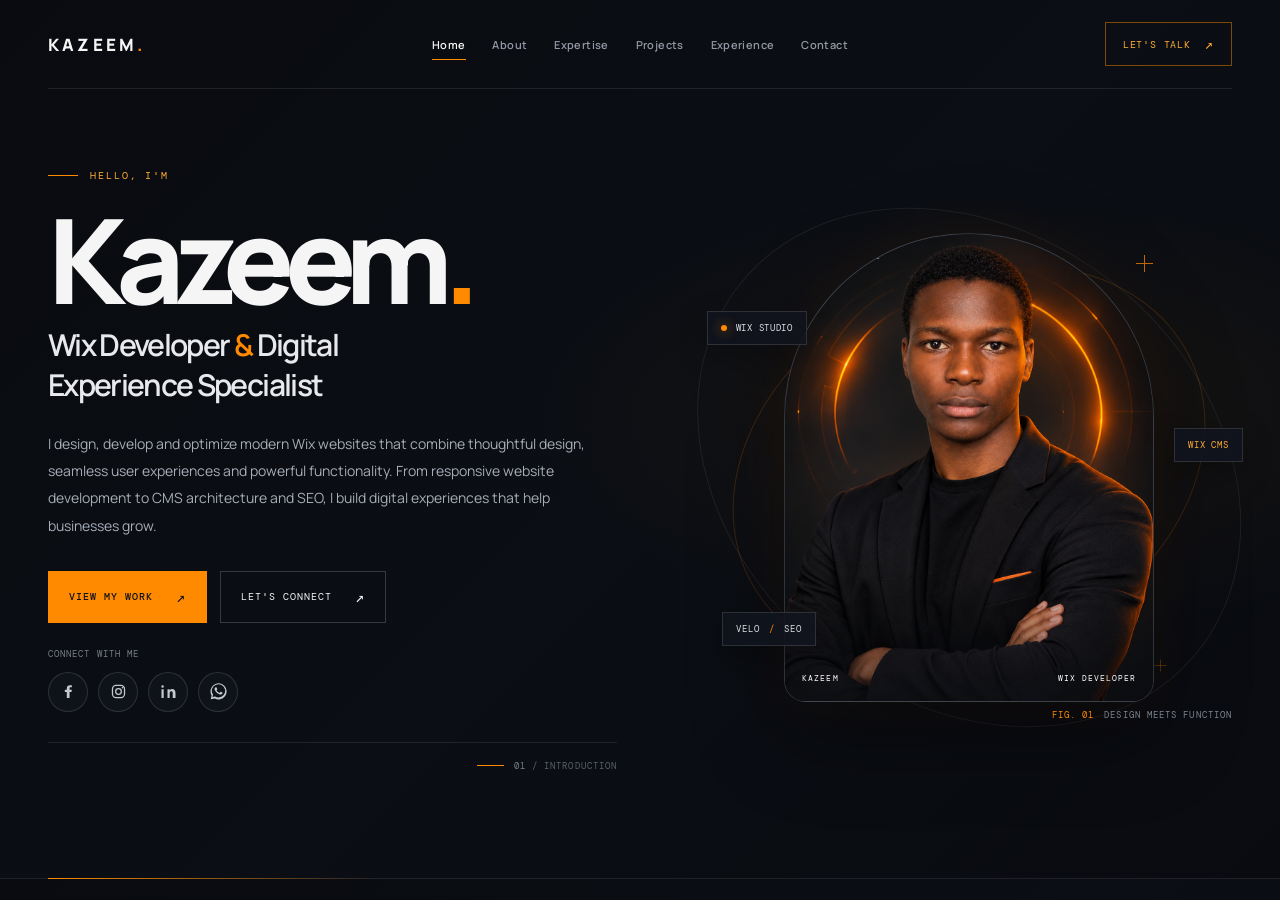
==== index.html @ 63909ff8 "Build recruiter-focused About page" ====
<!doctype html>
<html lang="en">
  <head>
    <meta charset="UTF-8" />
    <meta name="viewport" content="width=device-width, initial-scale=1" />
    <meta name="theme-color" content="#090b10" />
    <meta name="description" content="Kazeem — Wix Developer & Digital Experience Specialist. Thoughtful Wix development, CMS architecture and search-friendly digital experiences." />
    <title>Kazeem — Wix Developer & Digital Experience Specialist</title>
    <link rel="preconnect" href="https://fonts.googleapis.com" />
    <link rel="preconnect" href="https://fonts.gstatic.com" crossorigin />
    <link href="https://fonts.googleapis.com/css2?family=DM+Mono:wght@400;500&family=Manrope:wght@400;500;600;700;800&display=swap" rel="stylesheet" />
    <link rel="stylesheet" href="./styles.css" />
    <script src="./script.js" defer></script>
  </head>
  <body>
    <a class="skip-link" href="#main">Skip to content</a>
    <header class="site-header">
      <div class="header-inner">
        <a class="wordmark" href="#home" aria-label="Kazeem, home">KAZEEM<span>.</span></a>
        <button class="menu-toggle" type="button" aria-label="Open navigation" aria-expanded="false" aria-controls="primary-navigation">
          <span></span><span></span>
        </button>
        <nav class="primary-navigation" id="primary-navigation" aria-label="Main navigation">
          <a class="nav-link is-active" href="#home" aria-current="page">Home</a>
          <a class="nav-link" href="about.html">About</a>
          <a class="nav-link" href="#expertise">Expertise</a>
          <a class="nav-link" href="#projects">Projects</a>
          <a class="nav-link" href="#experience">Experience</a>
          <a class="nav-link" href="#contact">Contact</a>
        </nav>
        <a class="header-cta" href="#contact">LET'S TALK <span aria-hidden="true">↗</span></a>
      </div>
    </header>

    <main id="main">
      <section class="hero" id="home" aria-labelledby="hero-title">
        <div class="hero-grid">
          <div class="hero-copy">
            <p class="eyebrow"><span class="eyebrow-line"></span> HELLO, I'M</p>
            <h1 id="hero-title">Kazeem<span class="name-period">.</span></h1>
            <p class="hero-role">Wix Developer <span>&</span> Digital<br class="desktop-break" /> Experience Specialist</p>
            <p class="hero-description">I design, develop and optimize modern Wix websites that combine thoughtful design, seamless user experiences and powerful functionality. From responsive website development to CMS architecture and SEO, I build digital experiences that help businesses grow.</p>

            <div class="hero-actions">
              <a class="button button-primary" href="#projects">VIEW MY WORK <span aria-hidden="true">↗</span></a>
              <a class="button button-secondary" href="#contact">LET'S CONNECT <span aria-hidden="true">↗</span></a>
            </div>

            <div class="hero-social" aria-label="Social media links">
              <span class="meta-label">CONNECT WITH ME</span>
              <div class="social-links">
                <a class="social-icon" data-social="facebook" aria-label="Kazeem on Facebook" aria-disabled="true" tabindex="-1" title="Facebook">
                  <svg viewBox="0 0 24 24" aria-hidden="true"><path d="M13.5 21v-8.2h2.8l.4-3.2h-3.2V7.5c0-.9.3-1.6 1.6-1.6h1.7V3.1c-.3 0-1.4-.1-2.7-.1-2.7 0-4.5 1.6-4.5 4.6v2H6.8v3.2h2.8V21h3.9Z" fill="currentColor"/></svg>
                </a>
                <a class="social-icon" data-social="instagram" aria-label="Kazeem on Instagram" aria-disabled="true" tabindex="-1" title="Instagram">
                  <svg viewBox="0 0 24 24" aria-hidden="true"><rect x="3.5" y="3.5" width="17" height="17" rx="5" fill="none" stroke="currentColor" stroke-width="1.8"/><circle cx="12" cy="12" r="4" fill="none" stroke="currentColor" stroke-width="1.8"/><circle cx="17.7" cy="6.6" r="1.15" fill="currentColor"/></svg>
                </a>
                <a class="social-icon" data-social="linkedin" aria-label="Kazeem on LinkedIn" aria-disabled="true" tabindex="-1" title="LinkedIn">
                  <svg viewBox="0 0 24 24" aria-hidden="true"><path d="M5.2 8.7H2.1V21h3.1V8.7ZM3.65 3a1.8 1.8 0 1 0 0 3.6 1.8 1.8 0 0 0 0-3.6ZM21.9 13.95c0-3.7-1.98-5.42-4.62-5.42a4 4 0 0 0-3.6 1.98V8.7h-3.1V21h3.1v-6.1c0-1.61.3-3.17 2.3-3.17 1.97 0 1.99 1.84 1.99 3.27V21H21.9v-7.05Z" fill="currentColor"/></svg>
                </a>
                <a class="social-icon" data-social="whatsapp" aria-label="Chat with Kazeem on WhatsApp" target="_blank" rel="noopener noreferrer">
                  <svg viewBox="0 0 24 24" aria-hidden="true"><path d="M20.2 3.8A11.4 11.4 0 0 0 2.25 17.55L1 23l5.58-1.22A11.4 11.4 0 0 0 20.2 3.8ZM12 20.4c-1.7 0-3.36-.45-4.8-1.3l-.35-.2-3.3.72.74-3.22-.22-.36A9.38 9.38 0 1 1 12 20.4Zm5.15-7.02c-.28-.14-1.65-.82-1.9-.91-.26-.1-.44-.14-.62.14-.19.28-.72.91-.88 1.1-.16.18-.32.2-.6.07-.28-.14-1.18-.44-2.25-1.39-.83-.74-1.4-1.65-1.56-1.93-.16-.28-.02-.43.12-.57.13-.12.28-.32.42-.48.14-.16.19-.28.28-.46.1-.18.05-.35-.02-.49-.07-.14-.62-1.5-.85-2.05-.22-.53-.45-.46-.62-.47h-.53c-.18 0-.48.07-.73.35-.25.28-.96.94-.96 2.3s.99 2.66 1.13 2.84c.14.19 1.94 2.96 4.7 4.15.66.28 1.17.45 1.57.58.66.21 1.26.18 1.74.11.53-.08 1.65-.68 1.88-1.34.23-.66.23-1.22.16-1.34-.07-.12-.25-.19-.53-.33Z" fill="currentColor"/></svg>
                </a>
              </div>
            </div>
            <div class="hero-meta">
              <div class="hero-index" aria-label="Introduction, section 01">
                <span class="index-line"></span>
                <span>01 <span class="index-muted">/ INTRODUCTION</span></span>
              </div>
            </div>
          </div>

          <div class="hero-visual" aria-label="Portrait and technology toolkit">
            <div class="visual-orbit orbit-one"></div>
            <div class="visual-orbit orbit-two"></div>
            <div class="visual-crosshair crosshair-top" aria-hidden="true"></div>
            <div class="visual-crosshair crosshair-bottom" aria-hidden="true"></div>
            <div class="portrait-frame">
              <div class="portrait-topline"><span>PROFILE / 001</span><span class="live-dot"></span></div>
              <picture class="portrait-picture">
                <source media="(max-width: 620px)" srcset="./mobile%20profile-headshot" type="image/png" />
                <img class="portrait" src="./profile_headshot.png" alt="Portrait of Kazeem, Wix Developer and Digital Experience Specialist" fetchpriority="high" decoding="async" />
              </picture>
              <div class="portrait-bottomline"><span>KAZEEM</span><span>WIX DEVELOPER</span></div>
            </div>
            <div class="tech-tag tag-wix"><span class="tag-dot"></span> WIX STUDIO</div>
            <div class="tech-tag tag-cms">WIX CMS</div>
            <div class="tech-tag tag-velo">VELO <span class="tag-slash">/</span> SEO</div>
            <p class="visual-caption"><span>FIG. 01</span> DESIGN MEETS FUNCTION</p>
          </div>
        </div>
        <div class="hero-bottom-rule" aria-hidden="true"><span></span></div>
      </section>

      <!-- Reserved anchor targets keep the navigation ready for the next build stages.
           Replace these zero-height targets with the real sections when they are implemented. -->
      <span class="future-anchor" id="about" aria-hidden="true"></span>
      <span class="future-anchor" id="expertise" aria-hidden="true"></span>
      <span class="future-anchor" id="projects" aria-hidden="true"></span>
      <span class="future-anchor" id="experience" aria-hidden="true"></span>
      <span class="future-anchor" id="contact" aria-hidden="true"></span>
    </main>
  </body>
</html>
---- styles.css ----
:root {
  color-scheme: dark;
  --bg: #090b10;
  --bg-soft: #11151d;
  --panel: #171d27;
  --orange: #ff8a00;
  --orange-light: #ffac36;
  --gold: #dda04a;
  --text: #f5f5f5;
  --muted: #a7adb7;
  --border: rgba(255,255,255,.09);
  --font-sans: "Manrope", "Segoe UI", sans-serif;
  --font-mono: "DM Mono", ui-monospace, monospace;
}
* { box-sizing: border-box; }
html { scroll-behavior: smooth; scroll-padding-top: 92px; }
body {
  margin: 0;
  min-width: 320px;
  background:
    radial-gradient(ellipse at 79% 47%, rgba(255,138,0,.055), transparent 34%),
    linear-gradient(135deg, #090b10 0%, #0b0e14 52%, #090b10 100%);
  color: var(--text);
  font-family: var(--font-sans);
  -webkit-font-smoothing: antialiased;
  text-rendering: optimizeLegibility;
}
body::before {
  position: fixed;
  inset: 0;
  z-index: -1;
  pointer-events: none;
  content: "";
  opacity: .15;
  background-image: linear-gradient(rgba(255,255,255,.025) 1px, transparent 1px), linear-gradient(90deg, rgba(255,255,255,.025) 1px, transparent 1px);
  background-size: 72px 72px;
  mask-image: linear-gradient(to bottom, black, transparent 82%);
}
a { color: inherit; text-decoration: none; }
button, a { -webkit-tap-highlight-color: transparent; }
a:focus-visible, button:focus-visible { outline: 2px solid var(--orange-light); outline-offset: 5px; }
.skip-link {
  position: fixed; top: 12px; left: 12px; z-index: 100;
  padding: 12px 16px; background: var(--orange); color: #111;
  transform: translateY(-160%); transition: transform .2s ease;
}
.skip-link:focus { transform: translateY(0); }
.site-header {
  position: relative; z-index: 20; width: min(1240px, calc(100% - 96px));
  margin: 0 auto; border-bottom: 1px solid var(--border);
}
.header-inner {
  min-height: 88px; display: grid; grid-template-columns: 1fr auto 1fr;
  align-items: center; gap: 30px;
}
.wordmark { width: fit-content; font-size: 17px; font-weight: 800; letter-spacing: .19em; }
.wordmark span, .name-period { color: var(--orange); }
.primary-navigation { display: flex; align-items: center; gap: clamp(18px, 2.1vw, 34px); }
.nav-link { position: relative; padding: 10px 0; color: #9299a4; font-size: 11px; font-weight: 600; letter-spacing: .035em; transition: color .2s ease; }
.nav-link::after { position: absolute; right: 0; bottom: 2px; left: 0; height: 1px; content: ""; background: var(--orange); transform: scaleX(0); transform-origin: left; transition: transform .2s ease; }
.nav-link:hover, .nav-link.is-active { color: var(--text); }
.nav-link:hover::after, .nav-link.is-active::after { transform: scaleX(1); }
.header-cta { justify-self: end; display: inline-flex; align-items: center; gap: 14px; padding: 12px 17px; border: 1px solid rgba(255,138,0,.48); color: var(--orange-light); font-family: var(--font-mono); font-size: 10px; letter-spacing: .08em; transition: background .2s ease, color .2s ease, border-color .2s ease; }
.header-cta:hover { background: var(--orange); border-color: var(--orange); color: #101114; }
.header-cta span { font-size: 14px; }
.menu-toggle { display: none; }
.hero { position: relative; min-height: min(790px, calc(100svh - 89px)); overflow: hidden; }
.hero-grid {
  width: min(1240px, calc(100% - 96px)); min-height: min(730px, calc(100svh - 89px));
  margin: 0 auto; display: grid; grid-template-columns: minmax(0, 1.04fr) minmax(390px, .96fr);
  align-items: center; gap: clamp(40px, 7vw, 108px); padding: 62px 0 76px;
}
.hero-copy { position: relative; z-index: 2; max-width: 620px; padding: 18px 0 12px; animation: rise-in .75s cubic-bezier(.2,.75,.25,1) both; }
.eyebrow { display: flex; align-items: center; gap: 12px; margin: 0 0 23px; color: var(--orange-light); font-family: var(--font-mono); font-size: 10px; letter-spacing: .19em; }
.eyebrow-line { width: 30px; height: 1px; background: var(--orange); }
h1 { margin: 0 0 13px; font-size: clamp(76px, 9.2vw, 126px); font-weight: 800; line-height: .91; letter-spacing: -.085em; }
.hero-role { margin: 0; color: #e7e9ec; font-size: clamp(22px, 2.35vw, 31px); font-weight: 600; line-height: 1.34; letter-spacing: -.055em; }
.hero-role span { color: var(--orange); }
.hero-description { max-width: 550px; margin: 24px 0 0; color: var(--muted); font-size: 14px; line-height: 1.95; font-weight: 400; }
.hero-actions { display: flex; flex-wrap: wrap; align-items: center; gap: 13px; margin-top: 32px; }
.button { min-height: 52px; display: inline-flex; align-items: center; justify-content: center; gap: 23px; padding: 0 20px; font-family: var(--font-mono); font-size: 10px; letter-spacing: .1em; transition: transform .2s ease, background .2s ease, border-color .2s ease, color .2s ease; }
.button:hover { transform: translateY(-3px); }
.button span { font-size: 15px; }
.button-primary { background: var(--orange); color: #111318; border: 1px solid var(--orange); font-weight: 500; }
.button-primary:hover { background: var(--orange-light); border-color: var(--orange-light); }
.button-secondary { border: 1px solid rgba(255,255,255,.18); color: var(--text); }
.button-secondary:hover { border-color: var(--orange); color: var(--orange-light); }
.hero-social { display: flex; flex-direction: column; align-items: flex-start; gap: 12px; margin-top: 25px; }
.hero-social .meta-label { color: #777f8b; font-family: var(--font-mono); font-size: 9px; letter-spacing: .12em; }
.social-links { display: flex; align-items: center; gap: 10px; flex-wrap: wrap; }
.social-icon { width: 40px; height: 40px; display: inline-flex; flex: 0 0 40px; align-items: center; justify-content: center; border: 1px solid rgba(255,255,255,.13); border-radius: 50%; background: rgba(17,21,29,.72); color: #c4c9d1; transition: color .2s ease, background .2s ease, border-color .2s ease, transform .2s ease, box-shadow .2s ease; }
.social-icon svg { display: block; width: 17px; height: 17px; }
.social-icon[href]:hover { transform: translateY(-3px); border-color: rgba(255,138,0,.8); background: rgba(255,138,0,.14); color: var(--orange-light); box-shadow: 0 7px 22px rgba(255,138,0,.12); }
.social-icon:focus-visible { outline: 2px solid var(--orange-light); outline-offset: 4px; }
.social-icon[aria-disabled="true"] { cursor: not-allowed; opacity: .42; }
.social-icon-github svg { width: 16px; height: 16px; }
.hero-meta { display: flex; align-items: end; justify-content: flex-end; gap: 20px; margin-top: 30px; padding-top: 17px; border-top: 1px solid var(--border); }
.meta-label, .hero-index, .visual-caption { color: #777f8b; font-family: var(--font-mono); font-size: 9px; letter-spacing: .12em; }
.hero-index { display: flex; align-items: center; gap: 10px; }
.index-line { width: 27px; height: 1px; background: var(--orange); }
.index-muted { color: #59616d; }
.hero-visual { position: relative; width: 100%; max-width: 530px; justify-self: end; aspect-ratio: .94; display: grid; place-items: center; isolation: isolate; animation: reveal-in .9s .12s ease both; }
.hero-visual::before { position: absolute; z-index: -2; width: 76%; aspect-ratio: 1; border-radius: 50%; content: ""; background: radial-gradient(circle, rgba(255,138,0,.16), rgba(255,138,0,.035) 43%, transparent 70%); filter: blur(18px); }
.visual-orbit { position: absolute; z-index: -1; border: 1px solid rgba(255,138,0,.19); border-radius: 50%; transform: rotate(-27deg); pointer-events: none; }
.orbit-one { width: 94%; height: 68%; }
.orbit-two { width: 112%; height: 84%; border-color: rgba(255,255,255,.075); transform: rotate(39deg); }
.portrait-frame { position: relative; width: min(76%, 370px); height: 84%; overflow: hidden; border: 1px solid rgba(255,255,255,.13); border-radius: 190px 190px 22px 22px; background: linear-gradient(155deg, #252b35, #11151d 68%); box-shadow: 0 28px 90px rgba(0,0,0,.48), 0 0 58px rgba(255,138,0,.08); }
.portrait-frame::after { position: absolute; inset: 0; content: ""; pointer-events: none; background: linear-gradient(180deg, rgba(9,11,16,.1) 0%, transparent 24%, transparent 72%, rgba(9,11,16,.65) 100%); }
.portrait { display: block; width: 100%; height: 100%; object-fit: cover; object-position: center 30%; }
.portrait-topline, .portrait-bottomline { position: absolute; z-index: 2; right: 17px; left: 17px; display: flex; align-items: center; justify-content: space-between; color: rgba(245,245,245,.7); font-family: var(--font-mono); font-size: 8px; letter-spacing: .13em; }
.portrait-topline { top: 17px; }
.portrait-bottomline { bottom: 18px; color: #fff; }
.live-dot, .tag-dot { width: 6px; height: 6px; border-radius: 50%; background: var(--orange); box-shadow: 0 0 12px rgba(255,138,0,.7); }
.tech-tag { position: absolute; z-index: 3; padding: 10px 13px; border: 1px solid rgba(255,255,255,.12); background: rgba(17,21,29,.9); color: #dce0e5; box-shadow: 0 10px 30px rgba(0,0,0,.25); font-family: var(--font-mono); font-size: 9px; letter-spacing: .08em; white-space: nowrap; }
.tag-wix { top: 22%; left: 0; display: flex; align-items: center; gap: 9px; }
.tag-cms { top: 43%; right: -2%; color: var(--orange-light); }
.tag-velo { bottom: 18%; left: 3%; }
.tag-slash { padding: 0 4px; color: var(--orange); }
.visual-caption { position: absolute; right: 0; bottom: 3%; display: flex; gap: 10px; color: #7c8490; }
.visual-caption span { color: var(--orange); }
.visual-crosshair { position: absolute; width: 17px; height: 17px; opacity: .75; }
.visual-crosshair::before, .visual-crosshair::after { position: absolute; content: ""; background: var(--orange); }
.visual-crosshair::before { top: 8px; left: 0; width: 17px; height: 1px; }
.visual-crosshair::after { top: 0; left: 8px; width: 1px; height: 17px; }
.crosshair-top { top: 12%; right: 15%; }
.crosshair-bottom { bottom: 13%; right: 12%; transform: scale(.7); opacity: .45; }
.hero-bottom-rule { position: absolute; right: 0; bottom: 0; left: 0; height: 1px; background: var(--border); }
.hero-bottom-rule span { display: block; width: min(1240px, calc(100% - 96px)); height: 1px; margin: auto; background: linear-gradient(90deg, var(--orange), transparent 28%); }
.future-anchor { display: block; height: 0; scroll-margin-top: 90px; }
@keyframes rise-in { from { opacity: 0; transform: translateY(20px); } to { opacity: 1; transform: translateY(0); } }
@keyframes reveal-in { from { opacity: 0; transform: translateY(16px) scale(.985); } to { opacity: 1; transform: translateY(0) scale(1); } }
@keyframes portrait-float { 0%, 100% { transform: translate(-50%, 0); } 50% { transform: translate(-50%, -4px); } }

@media (min-width: 1500px) {
  .hero-grid { padding-top: 78px; padding-bottom: 90px; }
}
@media (max-width: 1100px) {
  .site-header, .hero-grid { width: min(100% - 64px, 1240px); }
  .header-inner { grid-template-columns: 1fr auto 1fr; gap: 20px; }
  .primary-navigation { gap: 17px; }
  .nav-link { font-size: 10px; }
  .hero-grid { grid-template-columns: minmax(0, 1fr) minmax(340px, .88fr); gap: 36px; }
  h1 { font-size: clamp(76px, 9vw, 104px); }
  .hero-description { font-size: 13px; }
  .tag-cms { right: -1%; }
}
@media (max-width: 820px) {
  .site-header, .hero-grid { width: calc(100% - 48px); }
  .header-inner { min-height: 76px; grid-template-columns: 1fr auto auto; }
  .menu-toggle { width: 42px; height: 42px; display: flex; flex-direction: column; align-items: center; justify-content: center; gap: 6px; border: 1px solid var(--border); background: transparent; cursor: pointer; }
  .menu-toggle span { width: 16px; height: 1px; background: var(--text); transition: transform .2s ease; }
  .menu-toggle[aria-expanded="true"] span:first-child { transform: translateY(3.5px) rotate(45deg); }
  .menu-toggle[aria-expanded="true"] span:last-child { transform: translateY(-3.5px) rotate(-45deg); }
  .primary-navigation { position: absolute; top: calc(100% + 1px); right: 0; left: 0; display: none; flex-direction: column; align-items: stretch; gap: 0; padding: 10px 18px 16px; border: 1px solid var(--border); border-top: 0; background: #0e1219; box-shadow: 0 20px 35px rgba(0,0,0,.35); }
  .primary-navigation.is-open { display: flex; }
  .nav-link { padding: 13px 0; border-bottom: 1px solid rgba(255,255,255,.055); font-size: 12px; }
  .nav-link:last-child { border-bottom: 0; }
  .nav-link::after { display: none; }
  .header-cta { padding: 11px 13px; font-size: 9px; }
  .hero { min-height: auto; }
  .hero-grid { min-height: auto; grid-template-columns: minmax(0, 1fr) minmax(285px, .82fr); gap: 20px; padding: 66px 0 68px; }
  h1 { font-size: clamp(72px, 10vw, 94px); }
  .hero-role { font-size: clamp(20px, 3vw, 25px); }
  .hero-description { margin-top: 19px; font-size: 12px; line-height: 1.85; }
  .hero-actions { gap: 9px; margin-top: 25px; }
  .button { min-height: 48px; gap: 13px; padding: 0 14px; font-size: 9px; }
  .hero-meta { margin-top: 24px; }
  .hero-visual { width: 100%; }
  .portrait-frame { width: 78%; }
  .tech-tag { padding: 8px 10px; font-size: 8px; }
}
@media (max-width: 620px) {
  .site-header, .hero-grid { width: calc(100% - 40px); }
  .header-inner { min-height: 72px; gap: 12px; }
  .wordmark { font-size: 15px; }
  .header-cta { gap: 7px; padding: 10px 11px; font-size: 8px; }
  .hero-grid { display: flex; flex-direction: column; align-items: stretch; gap: 18px; padding: 52px 0 52px; }
  /* Mobile portrait direction: clean, prominent and softly blended into the hero. */
  .hero { background: radial-gradient(ellipse at 50% 18%, rgba(255,255,255,.025), transparent 58%); }
  .hero::before {
    position: absolute; z-index: 0; top: 0; right: 0; left: 0; height: 560px;
    content: ""; pointer-events: none;
    background: radial-gradient(ellipse at 50% 40%, rgba(255,255,255,.025), transparent 62%),
      linear-gradient(180deg, rgba(9,11,16,0) 54%, #090b10 100%);
  }
  .hero-grid { position: relative; z-index: 1; }
  .hero-visual {
    order: 0; align-self: center; width: min(100%, 460px); max-width: 460px;
    aspect-ratio: 1.02; margin: -18px auto 0; display: block;
    background: none; animation: none;
  }
  .hero-copy { order: 1; padding: 0; }
  .hero-visual::before,
  .hero-visual .visual-orbit,
  .hero-visual .visual-crosshair,
  .hero-visual .tech-tag,
  .hero-visual .visual-caption { display: none; }
  .portrait-frame {
    position: absolute; inset: 0 auto 0 50%; transform: translateX(-50%);
    width: 100%; max-width: 440px; height: 100%; overflow: hidden;
    border: 0; border-radius: 0; background: transparent; box-shadow: none;
    animation: portrait-float 8.5s ease-in-out infinite;
  }
  .portrait-frame::after {
    background: linear-gradient(180deg, rgba(9,11,16,0) 60%, rgba(9,11,16,.16) 78%, #090b10 100%);
  }
  .portrait { width: 100%; height: 100%; object-fit: contain; object-position: center bottom; }
  .portrait-topline, .portrait-bottomline { display: none; }
  .eyebrow { margin-bottom: 20px; }
  h1 { margin-bottom: 13px; font-size: clamp(76px, 18vw, 100px); }
  .hero-role { font-size: clamp(21px, 5.5vw, 27px); }
  .desktop-break { display: none; }
  .hero-description { max-width: 520px; margin-top: 18px; font-size: 13px; line-height: 1.85; }
  .hero-actions { margin-top: 25px; }
  .button { min-height: 50px; padding: 0 16px; font-size: 9px; }
  .hero-social { margin-top: 22px; gap: 10px; }
  .social-links { gap: 10px; }
  .social-icon { width: 42px; height: 42px; flex-basis: 42px; }
  .hero-meta { margin-top: 24px; padding-top: 14px; }
  .hero-visual { aspect-ratio: 1.02; }
  .portrait-frame { width: 100%; }
  .tag-wix, .tag-cms, .tag-velo, .visual-caption { display: none; }
  .hero-bottom-rule span { width: calc(100% - 40px); }
}
@media (max-width: 380px) {
  .site-header, .hero-grid { width: calc(100% - 32px); }
  .header-cta { padding: 9px; }
  .hero-grid { padding-top: 42px; }
  h1 { font-size: 72px; }
  .hero-role { font-size: 20px; }
  .hero-description { font-size: 12px; }
  .hero-actions { gap: 8px; }
  .button { gap: 9px; padding: 0 12px; font-size: 8px; }
  .hero-visual { width: 100%; aspect-ratio: 1.02; }
  .portrait-frame { width: 100%; }
}
@media (prefers-reduced-motion: reduce) {
  *, *::before, *::after { scroll-behavior: auto !important; animation-duration: .01ms !important; animation-iteration-count: 1 !important; transition-duration: .01ms !important; }
}
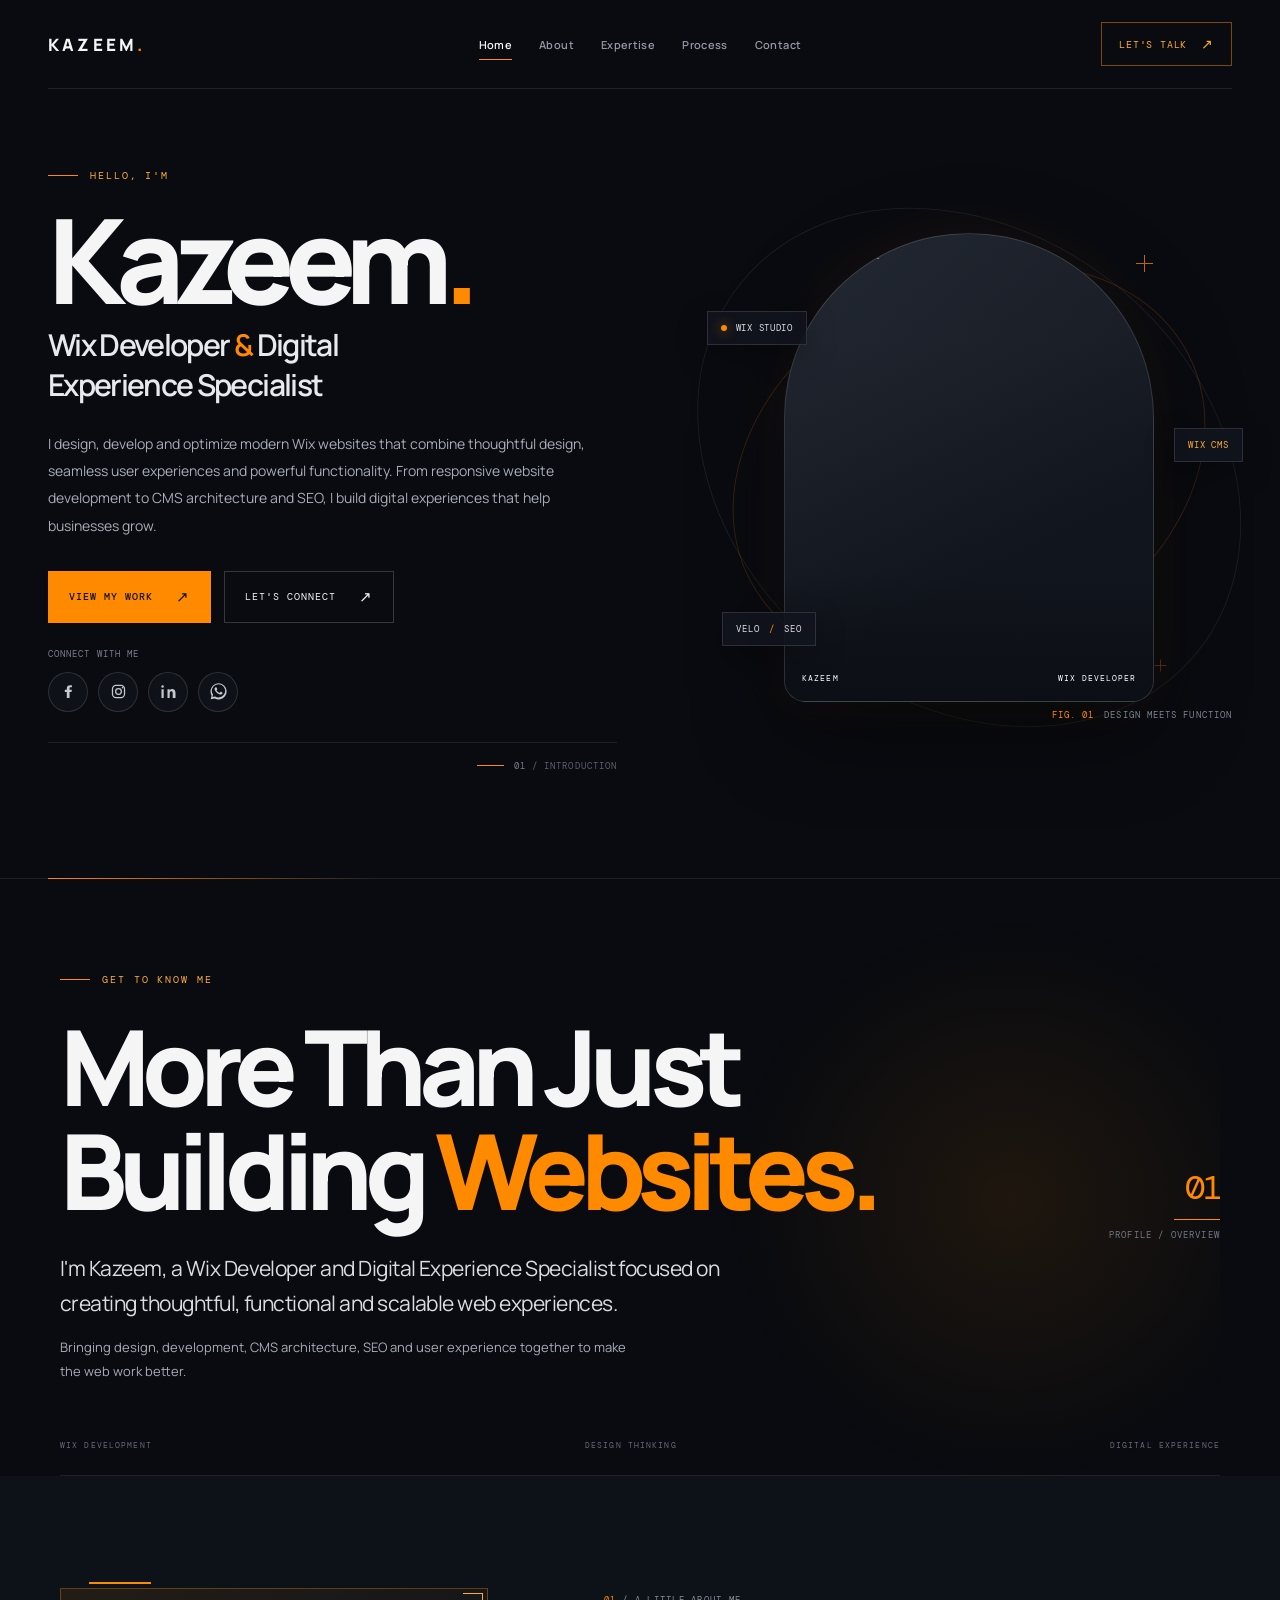
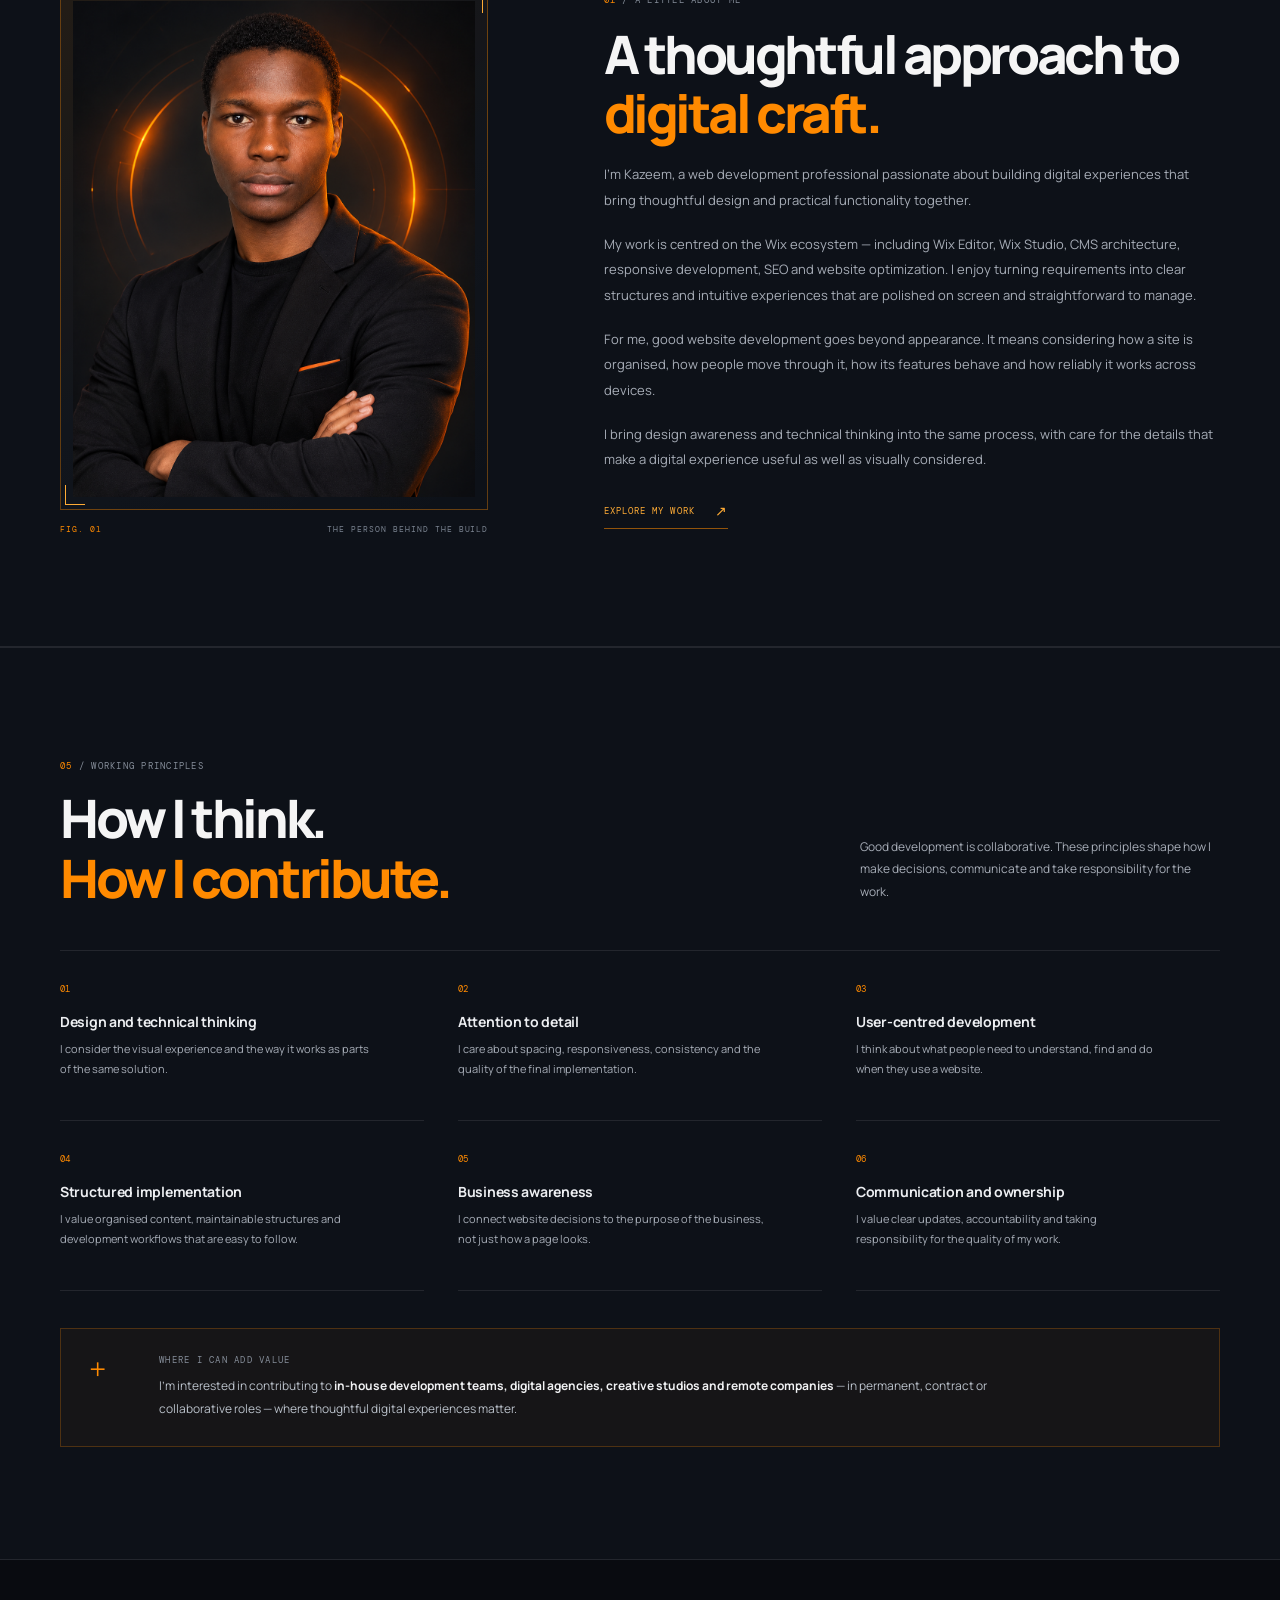
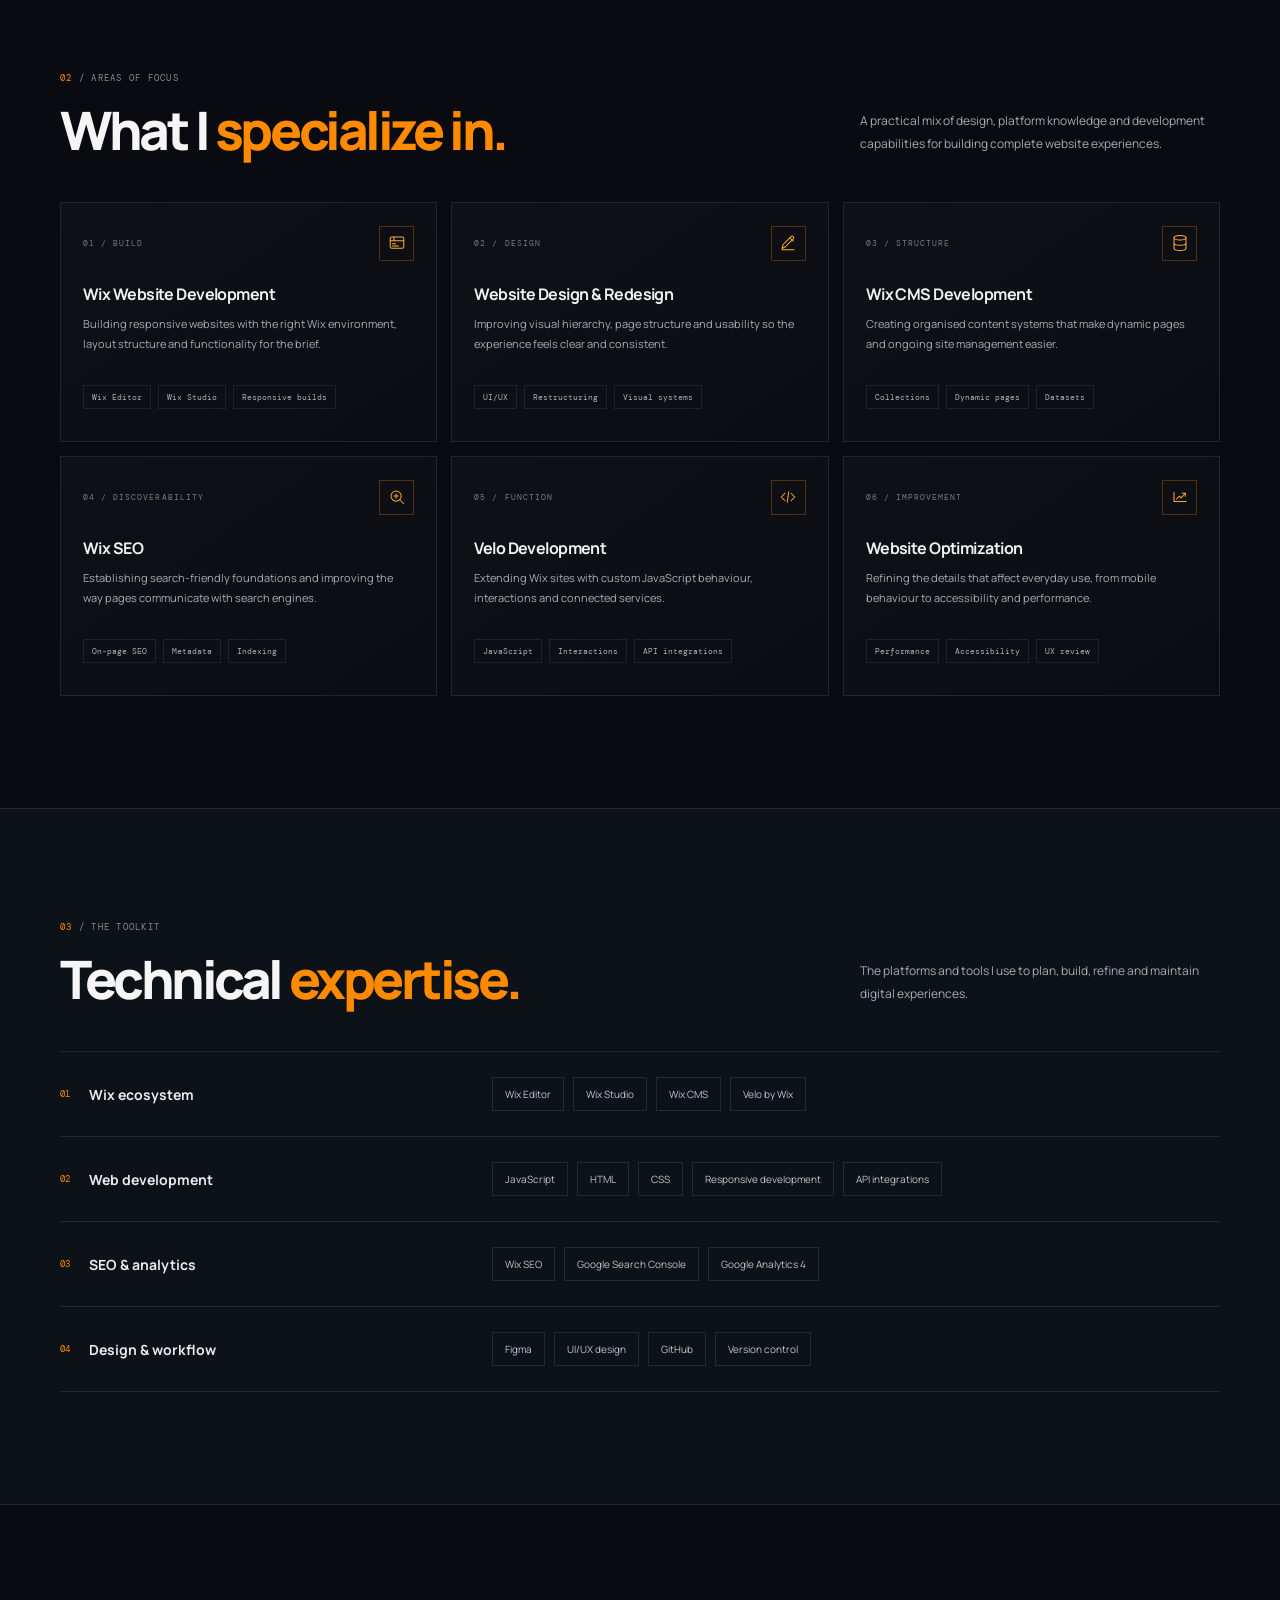
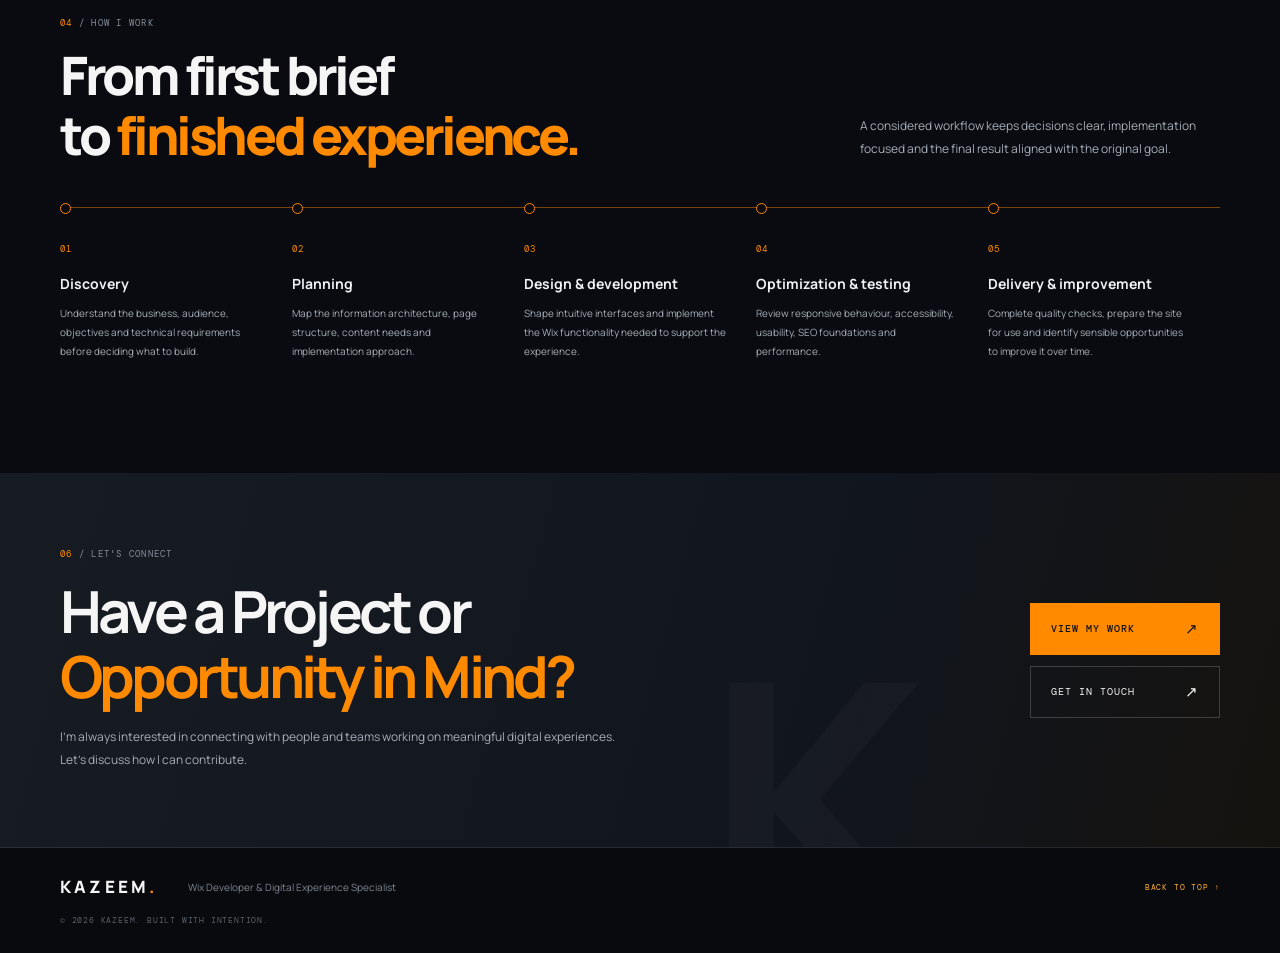
==== commit 4daa8912: "Convert portfolio homepage to single-page layout" ====
--- a/index.html
+++ b/index.html
@@ -10,9 +10,11 @@
     <link rel="preconnect" href="https://fonts.gstatic.com" crossorigin />
     <link href="https://fonts.googleapis.com/css2?family=DM+Mono:wght@400;500&family=Manrope:wght@400;500;600;700;800&display=swap" rel="stylesheet" />
     <link rel="stylesheet" href="./styles.css" />
+    <link rel="stylesheet" href="./about.css" />
     <script src="./script.js" defer></script>
+    <script src="./about.js" defer></script>
   </head>
-  <body>
+  <body class="about-page">
     <a class="skip-link" href="#main">Skip to content</a>
     <header class="site-header">
       <div class="header-inner">
@@ -22,10 +24,9 @@
         </button>
         <nav class="primary-navigation" id="primary-navigation" aria-label="Main navigation">
           <a class="nav-link is-active" href="#home" aria-current="page">Home</a>
-          <a class="nav-link" href="about.html">About</a>
+          <a class="nav-link" href="#about">About</a>
           <a class="nav-link" href="#expertise">Expertise</a>
-          <a class="nav-link" href="#projects">Projects</a>
-          <a class="nav-link" href="#experience">Experience</a>
+          <a class="nav-link" href="#process">Process</a>
           <a class="nav-link" href="#contact">Contact</a>
         </nav>
         <a class="header-cta" href="#contact">LET'S TALK <span aria-hidden="true">↗</span></a>
@@ -42,7 +43,7 @@
             <p class="hero-description">I design, develop and optimize modern Wix websites that combine thoughtful design, seamless user experiences and powerful functionality. From responsive website development to CMS architecture and SEO, I build digital experiences that help businesses grow.</p>
 
             <div class="hero-actions">
-              <a class="button button-primary" href="#projects">VIEW MY WORK <span aria-hidden="true">↗</span></a>
+              <a class="button button-primary" href="#expertise">VIEW MY WORK <span aria-hidden="true">↗</span></a>
               <a class="button button-secondary" href="#contact">LET'S CONNECT <span aria-hidden="true">↗</span></a>
             </div>
 
@@ -93,13 +94,138 @@
         <div class="hero-bottom-rule" aria-hidden="true"><span></span></div>
       </section>
 
-      <!-- Reserved anchor targets keep the navigation ready for the next build stages.
-           Replace these zero-height targets with the real sections when they are implemented. -->
-      <span class="future-anchor" id="about" aria-hidden="true"></span>
-      <span class="future-anchor" id="expertise" aria-hidden="true"></span>
-      <span class="future-anchor" id="projects" aria-hidden="true"></span>
-      <span class="future-anchor" id="experience" aria-hidden="true"></span>
-      <span class="future-anchor" id="contact" aria-hidden="true"></span>
+<section class="about-intro about-shell" aria-labelledby="about-title">
+        <div class="about-intro-copy" data-reveal>
+          <p class="eyebrow"><span class="eyebrow-line"></span> GET TO KNOW ME</p>
+          <h1 id="about-title">More Than Just<br />Building <span>Websites.</span></h1>
+          <p class="about-lead">I'm Kazeem, a Wix Developer and Digital Experience Specialist focused on creating thoughtful, functional and scalable web experiences.</p>
+          <p class="about-intro-note">Bringing design, development, CMS architecture, SEO and user experience together to make the web work better.</p>
+        </div>
+        <div class="intro-index" data-reveal aria-hidden="true">
+          <span class="intro-index-number">01</span>
+          <span class="intro-index-line"></span>
+          <span class="intro-index-label">PROFILE / OVERVIEW</span>
+        </div>
+        <div class="intro-bottom" aria-hidden="true"><span>WIX DEVELOPMENT</span><span>DESIGN THINKING</span><span>DIGITAL EXPERIENCE</span></div>
+      </section>
+
+      <section class="story-section section-pad" aria-labelledby="story-title">
+        <div class="about-shell story-grid">
+          <div class="story-portrait-wrap" data-reveal>
+            <div class="story-photo-frame">
+              <img src="./profile_headshot.png" alt="Kazeem, Wix Developer and Digital Experience Specialist" loading="lazy" decoding="async" />
+              <span class="photo-corner photo-corner-top" aria-hidden="true"></span>
+              <span class="photo-corner photo-corner-bottom" aria-hidden="true"></span>
+            </div>
+            <div class="portrait-caption"><span>FIG. 01</span><span>THE PERSON BEHIND THE BUILD</span></div>
+          </div>
+          <div class="story-copy" data-reveal>
+            <p class="section-kicker"><span>01</span> / A LITTLE ABOUT ME</p>
+            <h2 id="story-title">A thoughtful approach to <span>digital craft.</span></h2>
+            <p>I'm Kazeem, a web development professional passionate about building digital experiences that bring thoughtful design and practical functionality together.</p>
+            <p>My work is centred on the Wix ecosystem — including Wix Editor, Wix Studio, CMS architecture, responsive development, SEO and website optimization. I enjoy turning requirements into clear structures and intuitive experiences that are polished on screen and straightforward to manage.</p>
+            <p>For me, good website development goes beyond appearance. It means considering how a site is organised, how people move through it, how its features behave and how reliably it works across devices.</p>
+            <p>I bring design awareness and technical thinking into the same process, with care for the details that make a digital experience useful as well as visually considered.</p>
+            <a class="text-link" href="#expertise">EXPLORE MY WORK <span aria-hidden="true">↗</span></a>
+          </div>
+        </div>
+      </section>
+
+      <section class="principles-section section-pad" aria-labelledby="principles-title">
+        <div class="about-shell">
+          <div class="section-heading" data-reveal>
+            <div><p class="section-kicker"><span>05</span> / WORKING PRINCIPLES</p><h2 id="principles-title">How I think.<br /><span>How I contribute.</span></h2></div>
+            <p class="section-aside">Good development is collaborative. These principles shape how I make decisions, communicate and take responsibility for the work.</p>
+          </div>
+          <div class="principle-grid">
+            <article data-reveal><span>01</span><h3>Design and technical thinking</h3><p>I consider the visual experience and the way it works as parts of the same solution.</p></article>
+            <article data-reveal><span>02</span><h3>Attention to detail</h3><p>I care about spacing, responsiveness, consistency and the quality of the final implementation.</p></article>
+            <article data-reveal><span>03</span><h3>User-centred development</h3><p>I think about what people need to understand, find and do when they use a website.</p></article>
+            <article data-reveal><span>04</span><h3>Structured implementation</h3><p>I value organised content, maintainable structures and development workflows that are easy to follow.</p></article>
+            <article data-reveal><span>05</span><h3>Business awareness</h3><p>I connect website decisions to the purpose of the business, not just how a page looks.</p></article>
+            <article data-reveal><span>06</span><h3>Communication and ownership</h3><p>I value clear updates, accountability and taking responsibility for the quality of my work.</p></article>
+          </div>
+          <div class="team-note" data-reveal><span class="team-note-mark" aria-hidden="true">+</span><div><p class="section-kicker">WHERE I CAN ADD VALUE</p><p>I'm interested in contributing to <strong>in-house development teams, digital agencies, creative studios and remote companies</strong> — in permanent, contract or collaborative roles — where thoughtful digital experiences matter.</p></div></div>
+        </div>
+      </section>
+
+      <section class="specialties-section section-pad" id="expertise" aria-labelledby="specialties-title">
+        <div class="about-shell">
+          <div class="section-heading" data-reveal>
+            <div><p class="section-kicker"><span>02</span> / AREAS OF FOCUS</p><h2 id="specialties-title">What I <span>specialize in.</span></h2></div>
+            <p class="section-aside">A practical mix of design, platform knowledge and development capabilities for building complete website experiences.</p>
+          </div>
+          <div class="specialty-grid">
+            <article class="specialty-card" data-reveal>
+              <div class="card-topline"><span>01 / BUILD</span><span class="capability-icon" aria-hidden="true"><svg viewBox="0 0 24 24"><rect x="3" y="4" width="18" height="15" rx="2"/><path d="M3 9h18M8 4v5m-2 4h4m-4 3h8"/></svg></span></div>
+              <h3>Wix Website Development</h3><p>Building responsive websites with the right Wix environment, layout structure and functionality for the brief.</p><div class="card-tags"><span>Wix Editor</span><span>Wix Studio</span><span>Responsive builds</span></div>
+            </article>
+            <article class="specialty-card" data-reveal>
+              <div class="card-topline"><span>02 / DESIGN</span><span class="capability-icon" aria-hidden="true"><svg viewBox="0 0 24 24"><path d="M4 19.5 5.5 14 16 3.5a2.1 2.1 0 0 1 3 3L8.5 17 4 19.5Z"/><path d="m14.5 5 4.5 4.5M4 21h16"/></svg></span></div>
+              <h3>Website Design &amp; Redesign</h3><p>Improving visual hierarchy, page structure and usability so the experience feels clear and consistent.</p><div class="card-tags"><span>UI/UX</span><span>Restructuring</span><span>Visual systems</span></div>
+            </article>
+            <article class="specialty-card" data-reveal>
+              <div class="card-topline"><span>03 / STRUCTURE</span><span class="capability-icon" aria-hidden="true"><svg viewBox="0 0 24 24"><ellipse cx="12" cy="5" rx="8" ry="3"/><path d="M4 5v7c0 1.7 3.6 3 8 3s8-1.3 8-3V5M4 12v7c0 1.7 3.6 3 8 3s8-1.3 8-3v-7"/></svg></span></div>
+              <h3>Wix CMS Development</h3><p>Creating organised content systems that make dynamic pages and ongoing site management easier.</p><div class="card-tags"><span>Collections</span><span>Dynamic pages</span><span>Datasets</span></div>
+            </article>
+            <article class="specialty-card" data-reveal>
+              <div class="card-topline"><span>04 / DISCOVERABILITY</span><span class="capability-icon" aria-hidden="true"><svg viewBox="0 0 24 24"><circle cx="10.8" cy="10.8" r="6.8"/><path d="m16 16 5 5M8 10.8h5.6M10.8 8v5.6"/></svg></span></div>
+              <h3>Wix SEO</h3><p>Establishing search-friendly foundations and improving the way pages communicate with search engines.</p><div class="card-tags"><span>On-page SEO</span><span>Metadata</span><span>Indexing</span></div>
+            </article>
+            <article class="specialty-card" data-reveal>
+              <div class="card-topline"><span>05 / FUNCTION</span><span class="capability-icon" aria-hidden="true"><svg viewBox="0 0 24 24"><path d="m8 7-5 5 5 5m8-10 5 5-5 5m-3-12-2 14"/></svg></span></div>
+              <h3>Velo Development</h3><p>Extending Wix sites with custom JavaScript behaviour, interactions and connected services.</p><div class="card-tags"><span>JavaScript</span><span>Interactions</span><span>API integrations</span></div>
+            </article>
+            <article class="specialty-card" data-reveal>
+              <div class="card-topline"><span>06 / IMPROVEMENT</span><span class="capability-icon" aria-hidden="true"><svg viewBox="0 0 24 24"><path d="M4 18V6m0 12h16M7 15l4-4 3 2 5-6"/><path d="M15 7h4v4"/></svg></span></div>
+              <h3>Website Optimization</h3><p>Refining the details that affect everyday use, from mobile behaviour to accessibility and performance.</p><div class="card-tags"><span>Performance</span><span>Accessibility</span><span>UX review</span></div>
+            </article>
+          </div>
+        </div>
+      </section>
+
+      <section class="technical-section section-pad" aria-labelledby="technical-title">
+        <div class="about-shell">
+          <div class="section-heading" data-reveal>
+            <div><p class="section-kicker"><span>03</span> / THE TOOLKIT</p><h2 id="technical-title">Technical <span>expertise.</span></h2></div>
+            <p class="section-aside">The platforms and tools I use to plan, build, refine and maintain digital experiences.</p>
+          </div>
+          <div class="toolkit-list">
+            <div class="toolkit-row" data-reveal><div class="toolkit-label"><span>01</span><h3>Wix ecosystem</h3></div><div class="toolkit-items"><span>Wix Editor</span><span>Wix Studio</span><span>Wix CMS</span><span>Velo by Wix</span></div></div>
+            <div class="toolkit-row" data-reveal><div class="toolkit-label"><span>02</span><h3>Web development</h3></div><div class="toolkit-items"><span>JavaScript</span><span>HTML</span><span>CSS</span><span>Responsive development</span><span>API integrations</span></div></div>
+            <div class="toolkit-row" data-reveal><div class="toolkit-label"><span>03</span><h3>SEO &amp; analytics</h3></div><div class="toolkit-items"><span>Wix SEO</span><span>Google Search Console</span><span>Google Analytics 4</span></div></div>
+            <div class="toolkit-row" data-reveal><div class="toolkit-label"><span>04</span><h3>Design &amp; workflow</h3></div><div class="toolkit-items"><span>Figma</span><span>UI/UX design</span><span>GitHub</span><span>Version control</span></div></div>
+          </div>
+        </div>
+      </section>
+
+      <section class="process-section section-pad" id="process" aria-labelledby="process-title">
+        <div class="about-shell">
+          <div class="section-heading" data-reveal>
+            <div><p class="section-kicker"><span>04</span> / HOW I WORK</p><h2 id="process-title">From first brief<br />to <span>finished experience.</span></h2></div>
+            <p class="section-aside">A considered workflow keeps decisions clear, implementation focused and the final result aligned with the original goal.</p>
+          </div>
+          <ol class="process-timeline">
+            <li data-reveal><span class="process-number">01</span><div><h3>Discovery</h3><p>Understand the business, audience, objectives and technical requirements before deciding what to build.</p></div></li>
+            <li data-reveal><span class="process-number">02</span><div><h3>Planning</h3><p>Map the information architecture, page structure, content needs and implementation approach.</p></div></li>
+            <li data-reveal><span class="process-number">03</span><div><h3>Design &amp; development</h3><p>Shape intuitive interfaces and implement the Wix functionality needed to support the experience.</p></div></li>
+            <li data-reveal><span class="process-number">04</span><div><h3>Optimization &amp; testing</h3><p>Review responsive behaviour, accessibility, usability, SEO foundations and performance.</p></div></li>
+            <li data-reveal><span class="process-number">05</span><div><h3>Delivery &amp; improvement</h3><p>Complete quality checks, prepare the site for use and identify sensible opportunities to improve it over time.</p></div></li>
+          </ol>
+        </div>
+      </section>
+
+      <section class="about-cta-section" id="contact" aria-labelledby="about-cta-title">
+        <div class="about-shell about-cta-inner" data-reveal>
+          <div><p class="section-kicker"><span>06</span> / LET'S CONNECT</p><h2 id="about-cta-title">Have a Project or<br /><span>Opportunity in Mind?</span></h2><p>I'm always interested in connecting with people and teams working on meaningful digital experiences. Let's discuss how I can contribute.</p></div>
+          <div class="about-cta-actions"><a class="button button-primary" href="./index.html#projects">VIEW MY WORK <span aria-hidden="true">↗</span></a><a class="button button-secondary" href="https://wa.me/2349164595382" target="_blank" rel="noopener noreferrer">GET IN TOUCH <span aria-hidden="true">↗</span></a></div>
+          <div class="cta-watermark" aria-hidden="true">K.</div>
+        </div>
+      </section>
+
+      <footer class="site-footer">
+      <div class="about-shell footer-inner"><a class="wordmark" href="#home">KAZEEM<span>.</span></a><p>Wix Developer &amp; Digital Experience Specialist</p><a class="footer-top" href="#main">BACK TO TOP ↑</a><span class="footer-copy">© <span id="current-year">2026</span> KAZEEM. BUILT WITH INTENTION.</span></div>
+    </footer>
     </main>
   </body>
 </html>
--- a/about.css
+++ b/about.css
@@ -0,0 +1,181 @@
+/* About page — extends the existing Kazeem portfolio design tokens. */
+.about-page { background: var(--bg); }
+.about-shell { width: min(1160px, calc(100% - 96px)); margin-inline: auto; }
+.about-page .site-header { width: min(1240px, calc(100% - 96px)); }
+.about-page .nav-link.is-active { color: var(--text); }
+.about-page .nav-link.is-active::after { transform: scaleX(1); }
+.about-intro { position: relative; min-height: 510px; display: flex; flex-direction: column; justify-content: center; padding-top: 94px; padding-bottom: 92px; border-bottom: 1px solid var(--border); overflow: hidden; }
+.about-intro::after { position: absolute; z-index: -1; top: 4%; right: -8%; width: 52%; height: 100%; content: ""; background: radial-gradient(ellipse at center, rgba(255,138,0,.09), transparent 67%); pointer-events: none; }
+.about-intro-copy { max-width: 850px; }
+.about-intro .eyebrow { margin-bottom: 28px; }
+.about-intro h1 { max-width: 900px; margin: 0; font-size: clamp(64px, 8.2vw, 112px); line-height: .99; letter-spacing: -.075em; }
+.about-intro h1 span, .about-page h2 span { color: var(--orange); }
+.about-lead { max-width: 660px; margin: 29px 0 0; color: #d9dde3; font-size: clamp(17px, 1.75vw, 21px); line-height: 1.7; letter-spacing: -.025em; }
+.about-intro-note { max-width: 580px; margin: 14px 0 0; color: var(--muted); font-size: 13px; line-height: 1.8; }
+.intro-index { position: absolute; top: 48%; right: 0; display: flex; flex-direction: column; align-items: flex-end; gap: 9px; color: #717987; font-family: var(--font-mono); font-size: 9px; letter-spacing: .13em; }
+.intro-index-number { color: var(--orange); font-size: 34px; letter-spacing: -.08em; }
+.intro-index-line { width: 46px; height: 1px; background: var(--orange); }
+.intro-bottom { position: absolute; right: 0; bottom: 25px; left: 0; display: flex; justify-content: space-between; color: #626b78; font-family: var(--font-mono); font-size: 8px; letter-spacing: .14em; }
+.section-pad { padding: 112px 0; }
+.story-section { background: #0d1118; border-bottom: 1px solid var(--border); }
+.story-grid { display: grid; grid-template-columns: minmax(280px, .82fr) minmax(0, 1.18fr); align-items: center; gap: clamp(60px, 9vw, 126px); }
+.story-portrait-wrap { max-width: 430px; }
+.story-photo-frame { position: relative; aspect-ratio: .82; padding: 12px; border: 1px solid rgba(255,138,0,.35); background: linear-gradient(145deg, rgba(255,138,0,.09), rgba(255,255,255,.015) 55%, transparent); }
+.story-photo-frame::before { position: absolute; top: -7px; left: 28px; width: 62px; height: 2px; content: ""; background: var(--orange); }
+.story-photo-frame img { display: block; width: 100%; height: 100%; object-fit: cover; object-position: center 28%; background: #151a23; }
+.photo-corner { position: absolute; width: 20px; height: 20px; border-color: var(--orange-light); border-style: solid; }
+.photo-corner-top { top: 4px; right: 4px; border-width: 1px 1px 0 0; }
+.photo-corner-bottom { bottom: 4px; left: 4px; border-width: 0 0 1px 1px; }
+.portrait-caption { display: flex; justify-content: space-between; gap: 14px; margin-top: 14px; color: #7b8491; font-family: var(--font-mono); font-size: 8px; letter-spacing: .12em; }
+.portrait-caption span:first-child { color: var(--orange); }
+.section-kicker { margin: 0 0 19px; color: #858d99; font-family: var(--font-mono); font-size: 9px; letter-spacing: .14em; }
+.section-kicker span { color: var(--orange); }
+.story-copy h2, .section-heading h2 { margin: 0; color: var(--text); font-size: clamp(34px, 4.2vw, 53px); font-weight: 800; line-height: 1.12; letter-spacing: -.065em; }
+.story-copy > p:not(.section-kicker) { margin: 19px 0 0; color: var(--muted); font-size: 13px; line-height: 1.95; }
+.text-link { display: inline-flex; align-items: center; gap: 20px; margin-top: 29px; padding-bottom: 8px; border-bottom: 1px solid rgba(255,138,0,.55); color: var(--orange-light); font-family: var(--font-mono); font-size: 9px; letter-spacing: .12em; transition: gap .2s ease, color .2s ease; }
+.text-link:hover { gap: 27px; color: #fff; }
+.text-link span { font-size: 14px; }
+.specialties-section { background: var(--bg); }
+.section-heading { display: flex; align-items: flex-end; justify-content: space-between; gap: 45px; margin-bottom: 42px; }
+.section-heading .section-kicker { margin-bottom: 17px; }
+.section-aside { max-width: 360px; margin: 0 0 4px; color: var(--muted); font-size: 12px; line-height: 1.9; }
+.specialty-grid { display: grid; grid-template-columns: repeat(3, minmax(0, 1fr)); gap: 14px; }
+.specialty-card { min-height: 240px; padding: 23px 22px 21px; border: 1px solid var(--border); background: linear-gradient(145deg, rgba(255,255,255,.025), rgba(255,255,255,.008)); transition: border-color .22s ease, background .22s ease, transform .22s ease; }
+.specialty-card:hover { transform: translateY(-4px); border-color: rgba(255,138,0,.48); background: linear-gradient(145deg, rgba(255,138,0,.065), rgba(255,255,255,.012)); }
+.card-topline { display: flex; align-items: center; justify-content: space-between; color: #737c89; font-family: var(--font-mono); font-size: 8px; letter-spacing: .13em; }
+.capability-icon { width: 35px; height: 35px; display: grid; place-items: center; border: 1px solid rgba(255,138,0,.28); color: var(--orange-light); }
+.capability-icon svg { width: 18px; height: 18px; fill: none; stroke: currentColor; stroke-width: 1.35; stroke-linecap: round; stroke-linejoin: round; }
+.specialty-card h3 { margin: 22px 0 9px; color: #f0f1f3; font-size: 16px; font-weight: 700; letter-spacing: -.035em; }
+.specialty-card p { min-height: 54px; margin: 0; color: var(--muted); font-size: 11px; line-height: 1.8; }
+.card-tags { display: flex; flex-wrap: wrap; gap: 7px; margin-top: 17px; }
+.card-tags span { padding: 6px 8px; border: 1px solid rgba(255,255,255,.08); color: #aab1bb; font-family: var(--font-mono); font-size: 8px; }
+.technical-section { background: #0d1118; border-block: 1px solid var(--border); }
+.toolkit-list { border-top: 1px solid var(--border); }
+.toolkit-row { display: grid; grid-template-columns: minmax(190px, .7fr) 1.3fr; gap: 40px; align-items: center; padding: 25px 0; border-bottom: 1px solid var(--border); }
+.toolkit-label { display: flex; align-items: center; gap: 19px; }
+.toolkit-label > span { color: var(--orange); font-family: var(--font-mono); font-size: 9px; }
+.toolkit-label h3 { margin: 0; color: #e8eaed; font-size: 14px; font-weight: 700; }
+.toolkit-items { display: flex; flex-wrap: wrap; gap: 9px; }
+.toolkit-items span { padding: 9px 12px; border: 1px solid rgba(255,255,255,.1); color: #bfc5cd; font-size: 10px; transition: border-color .2s ease, color .2s ease; }
+.toolkit-items span:hover { border-color: rgba(255,138,0,.5); color: var(--orange-light); }
+.process-section { background: var(--bg); }
+.process-timeline { display: grid; grid-template-columns: repeat(5, minmax(0, 1fr)); margin: 0; padding: 0; list-style: none; border-top: 1px solid rgba(255,138,0,.45); }
+.process-timeline li { position: relative; padding: 27px 22px 0 0; }
+.process-timeline li::before { position: absolute; top: -5px; left: 0; width: 9px; height: 9px; border: 1px solid var(--orange); border-radius: 50%; background: var(--bg); content: ""; }
+.process-number { color: var(--orange); font-family: var(--font-mono); font-size: 9px; letter-spacing: .12em; }
+.process-timeline h3 { margin: 17px 0 10px; color: #f0f1f3; font-size: 14px; line-height: 1.45; }
+.process-timeline p { max-width: 205px; margin: 0; color: var(--muted); font-size: 10px; line-height: 1.9; }
+.principles-section { background: #0d1118; border-block: 1px solid var(--border); }
+.principle-grid { display: grid; grid-template-columns: repeat(3, minmax(0, 1fr)); gap: 0 34px; border-top: 1px solid var(--border); }
+.principle-grid article { min-height: 170px; padding: 24px 0 22px; border-bottom: 1px solid var(--border); }
+.principle-grid article > span { color: var(--orange); font-family: var(--font-mono); font-size: 9px; }
+.principle-grid h3 { margin: 15px 0 8px; color: #eceef1; font-size: 14px; letter-spacing: -.02em; }
+.principle-grid p { max-width: 310px; margin: 0; color: var(--muted); font-size: 11px; line-height: 1.85; }
+.team-note { display: grid; grid-template-columns: 48px 1fr; gap: 22px; align-items: start; margin-top: 37px; padding: 25px 28px; border: 1px solid rgba(255,138,0,.24); background: rgba(255,138,0,.035); }
+.team-note-mark { color: var(--orange); font-size: 30px; font-weight: 300; line-height: 1; }
+.team-note .section-kicker { margin-bottom: 9px; }
+.team-note p:last-child { max-width: 900px; margin: 0; color: #b9c0c9; font-size: 12px; line-height: 1.9; }
+.team-note strong { color: #f1f2f4; font-weight: 700; }
+.about-cta-section { position: relative; overflow: hidden; background: linear-gradient(105deg, #171b22 0%, #11151d 65%, #15130f 100%); border-bottom: 1px solid var(--border); }
+.about-cta-inner { position: relative; min-height: 330px; display: flex; align-items: center; justify-content: space-between; gap: 48px; padding-block: 75px; }
+.about-cta-inner > div:first-child { position: relative; z-index: 1; max-width: 650px; }
+.about-cta-inner h2 { margin: 0; color: var(--text); font-size: clamp(36px, 4.7vw, 58px); line-height: 1.12; letter-spacing: -.065em; }
+.about-cta-inner > div:first-child > p:last-child { max-width: 560px; margin: 17px 0 0; color: var(--muted); font-size: 12px; line-height: 1.9; }
+.about-cta-actions { position: relative; z-index: 2; display: flex; flex-direction: column; align-items: stretch; gap: 11px; min-width: 190px; }
+.about-cta-actions .button { justify-content: space-between; }
+.cta-watermark { position: absolute; right: 22%; bottom: -112px; color: rgba(255,255,255,.025); font-size: 330px; font-weight: 800; line-height: 1; letter-spacing: -.1em; pointer-events: none; }
+.site-footer { background: #080a0e; }
+.footer-inner { min-height: 105px; display: grid; grid-template-columns: auto 1fr auto; align-items: center; gap: 10px 30px; padding-block: 24px; }
+.footer-inner > p { margin: 0; color: #7e8793; font-size: 10px; }
+.footer-top { justify-self: end; color: var(--orange-light); font-family: var(--font-mono); font-size: 8px; letter-spacing: .1em; }
+.footer-copy { grid-column: 1 / -1; color: #59616c; font-family: var(--font-mono); font-size: 8px; letter-spacing: .1em; }
+[data-reveal] { opacity: 0; transform: translateY(18px); transition: opacity .65s ease, transform .65s cubic-bezier(.2,.7,.2,1); }
+[data-reveal].is-visible { opacity: 1; transform: translateY(0); }
+@media (max-width: 1000px) {
+  .about-shell { width: calc(100% - 64px); }
+  .about-page .site-header { width: calc(100% - 64px); }
+  .intro-index { display: none; }
+  .story-grid { gap: 52px; }
+  .specialty-grid { grid-template-columns: repeat(2, minmax(0, 1fr)); }
+  .process-timeline { grid-template-columns: repeat(3, minmax(0, 1fr)); row-gap: 34px; border-top: 0; }
+  .process-timeline li { border-top: 1px solid rgba(255,138,0,.4); }
+  .process-timeline li::before { top: -5px; }
+  .process-timeline p { max-width: 250px; }
+  .about-cta-inner { gap: 30px; }
+}
+@media (max-width: 820px) {
+  .about-intro { min-height: 460px; padding-top: 78px; padding-bottom: 80px; }
+  .about-intro h1 { font-size: clamp(60px, 10vw, 84px); }
+  .section-pad { padding: 88px 0; }
+  .story-grid { grid-template-columns: minmax(0, .85fr) minmax(0, 1.15fr); gap: 34px; }
+  .story-copy h2, .section-heading h2 { font-size: clamp(32px, 5vw, 44px); }
+  .story-copy > p:not(.section-kicker) { font-size: 12px; }
+  .section-heading { gap: 25px; }
+  .section-aside { max-width: 290px; font-size: 11px; }
+  .specialty-card { padding: 20px 18px; }
+  .toolkit-row { grid-template-columns: 1fr; gap: 15px; }
+  .principle-grid { grid-template-columns: repeat(2, minmax(0, 1fr)); gap: 0 25px; }
+  .about-cta-inner { align-items: flex-start; flex-direction: column; padding-block: 65px; }
+  .about-cta-actions { flex-direction: row; min-width: 0; }
+  .about-cta-actions .button { min-width: 175px; }
+}
+@media (max-width: 620px) {
+  .about-shell, .about-page .site-header { width: calc(100% - 40px); }
+  .about-intro { min-height: 0; padding-top: 75px; padding-bottom: 94px; }
+  .about-intro .eyebrow { margin-bottom: 22px; }
+  .about-intro h1 { font-size: clamp(49px, 12.2vw, 70px); line-height: 1.02; }
+  .about-lead { margin-top: 21px; font-size: 16px; line-height: 1.7; }
+  .about-intro-note { font-size: 12px; }
+  .intro-bottom { bottom: 23px; gap: 12px; font-size: 7px; letter-spacing: .07em; }
+  .section-pad { padding: 72px 0; }
+  .story-grid { grid-template-columns: 1fr; gap: 36px; }
+  .story-portrait-wrap { width: min(100%, 370px); margin-inline: auto; }
+  .story-photo-frame { aspect-ratio: .95; }
+  .story-photo-frame img { object-position: center 25%; }
+  .story-copy h2, .section-heading h2 { font-size: 36px; }
+  .story-copy > p:not(.section-kicker) { font-size: 12px; line-height: 1.9; }
+  .section-heading { align-items: flex-start; flex-direction: column; gap: 14px; margin-bottom: 29px; }
+  .section-aside { max-width: 480px; margin: 0; }
+  .specialty-grid { grid-template-columns: 1fr; gap: 10px; }
+  .specialty-card { min-height: 0; padding: 21px; }
+  .specialty-card p { min-height: 0; }
+  .specialty-card h3 { margin-top: 17px; }
+  .card-tags { margin-top: 14px; }
+  .toolkit-row { padding: 21px 0; }
+  .toolkit-label { gap: 13px; }
+  .toolkit-items { gap: 7px; }
+  .toolkit-items span { padding: 8px 10px; font-size: 9px; }
+  .process-timeline { display: block; margin-left: 4px; padding-left: 23px; border-top: 0; border-left: 1px solid rgba(255,138,0,.45); }
+  .process-timeline li { padding: 0 0 31px 19px; border-top: 0; }
+  .process-timeline li:last-child { padding-bottom: 0; }
+  .process-timeline li::before { top: 2px; left: -28px; }
+  .process-timeline h3 { margin: 0 0 8px; font-size: 15px; }
+  .process-timeline p { max-width: none; font-size: 11px; }
+  .principle-grid { grid-template-columns: 1fr; }
+  .principle-grid article { min-height: 0; padding: 21px 0; }
+  .principle-grid h3 { margin-top: 10px; }
+  .team-note { grid-template-columns: 25px 1fr; gap: 13px; margin-top: 27px; padding: 19px 16px; }
+  .team-note-mark { font-size: 24px; }
+  .team-note p:last-child { font-size: 11px; }
+  .about-cta-inner { min-height: 0; gap: 28px; padding-block: 65px; }
+  .about-cta-inner h2 { font-size: 37px; }
+  .about-cta-inner > div:first-child > p:last-child { font-size: 11px; }
+  .about-cta-actions { width: 100%; flex-direction: column; }
+  .about-cta-actions .button { width: 100%; min-height: 50px; }
+  .cta-watermark { right: -3%; bottom: -48px; font-size: 210px; }
+  .footer-inner { grid-template-columns: 1fr auto; gap: 13px; }
+  .footer-inner > p { grid-column: 1 / -1; grid-row: 2; }
+  .footer-top { grid-column: 2; grid-row: 1; }
+  .footer-copy { margin-top: 7px; }
+}
+@media (max-width: 380px) {
+  .about-shell, .about-page .site-header { width: calc(100% - 32px); }
+  .about-intro h1 { font-size: 48px; }
+  .intro-bottom { font-size: 6px; }
+  .story-copy h2, .section-heading h2 { font-size: 33px; }
+  .about-cta-inner h2 { font-size: 34px; }
+}
+@media (prefers-reduced-motion: reduce) {
+  [data-reveal] { opacity: 1; transform: none; transition: none; }
+  .specialty-card, .text-link { transition: none; }
+}
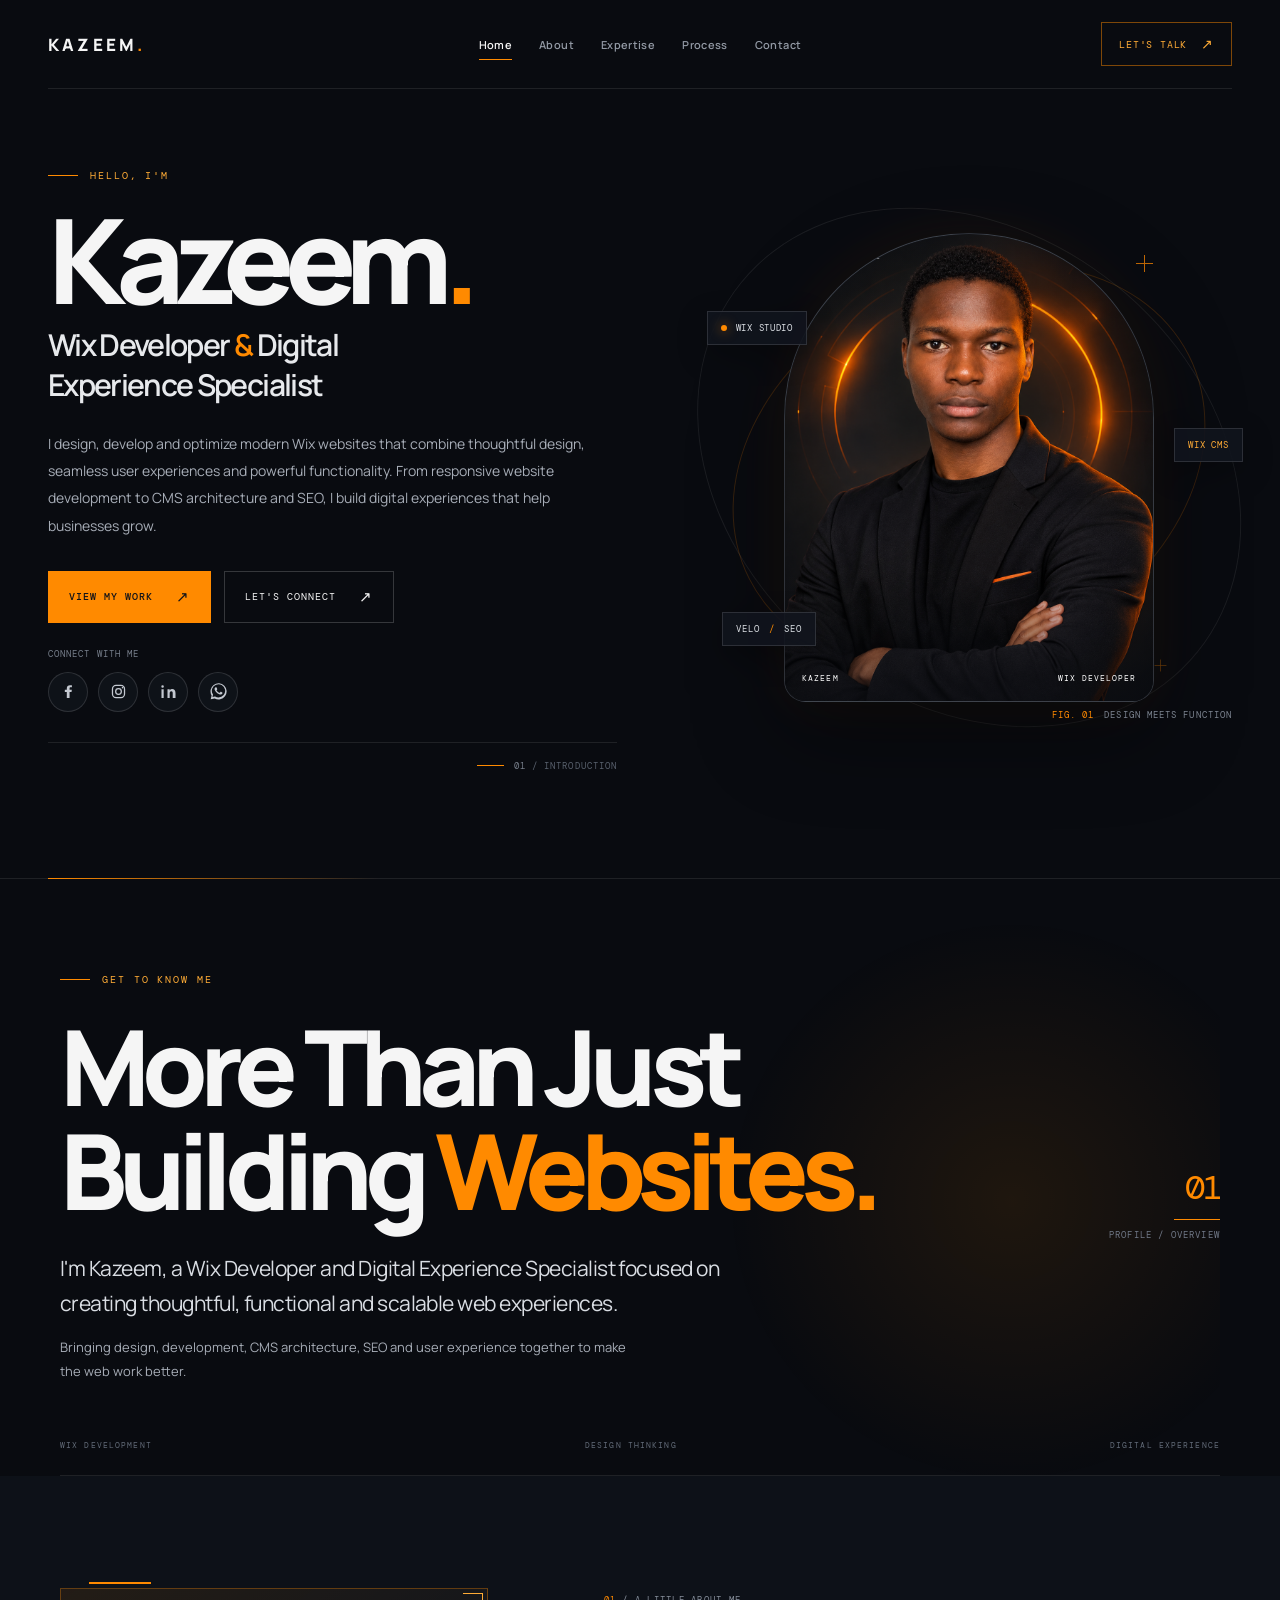
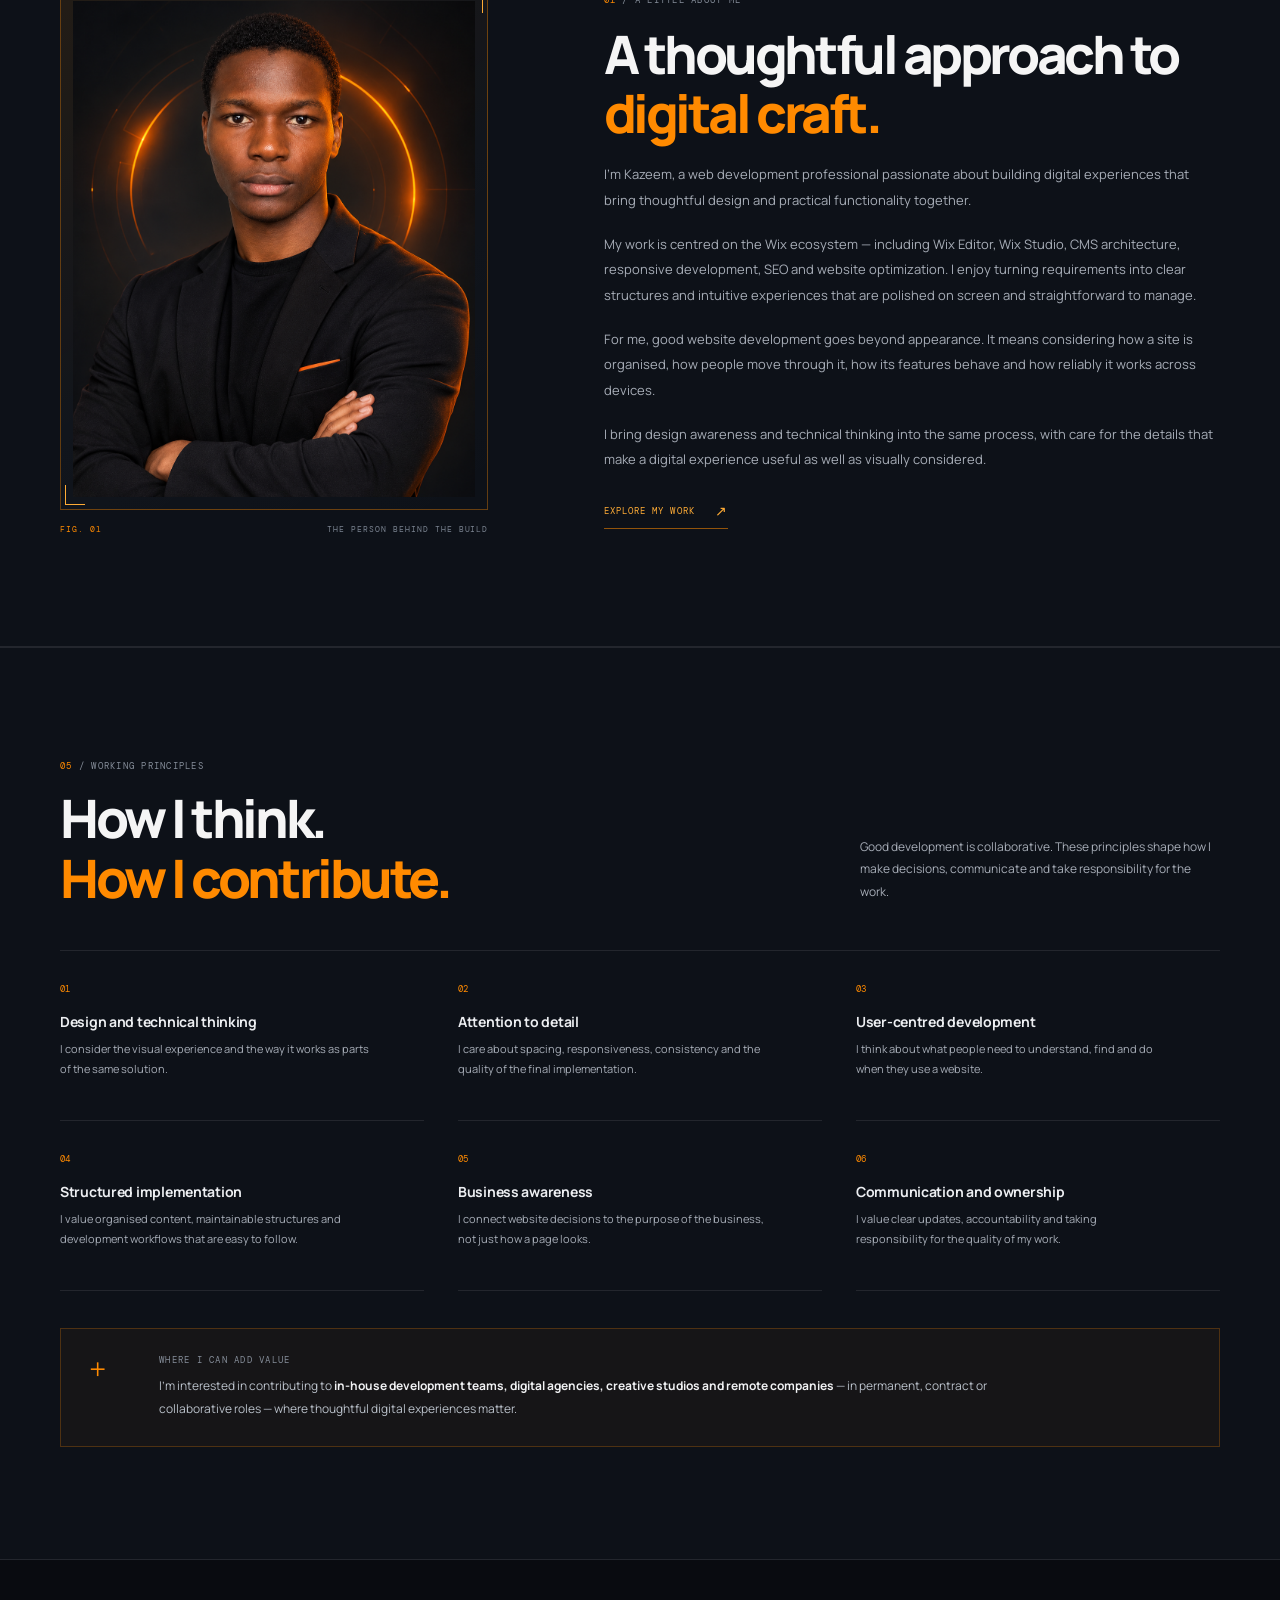
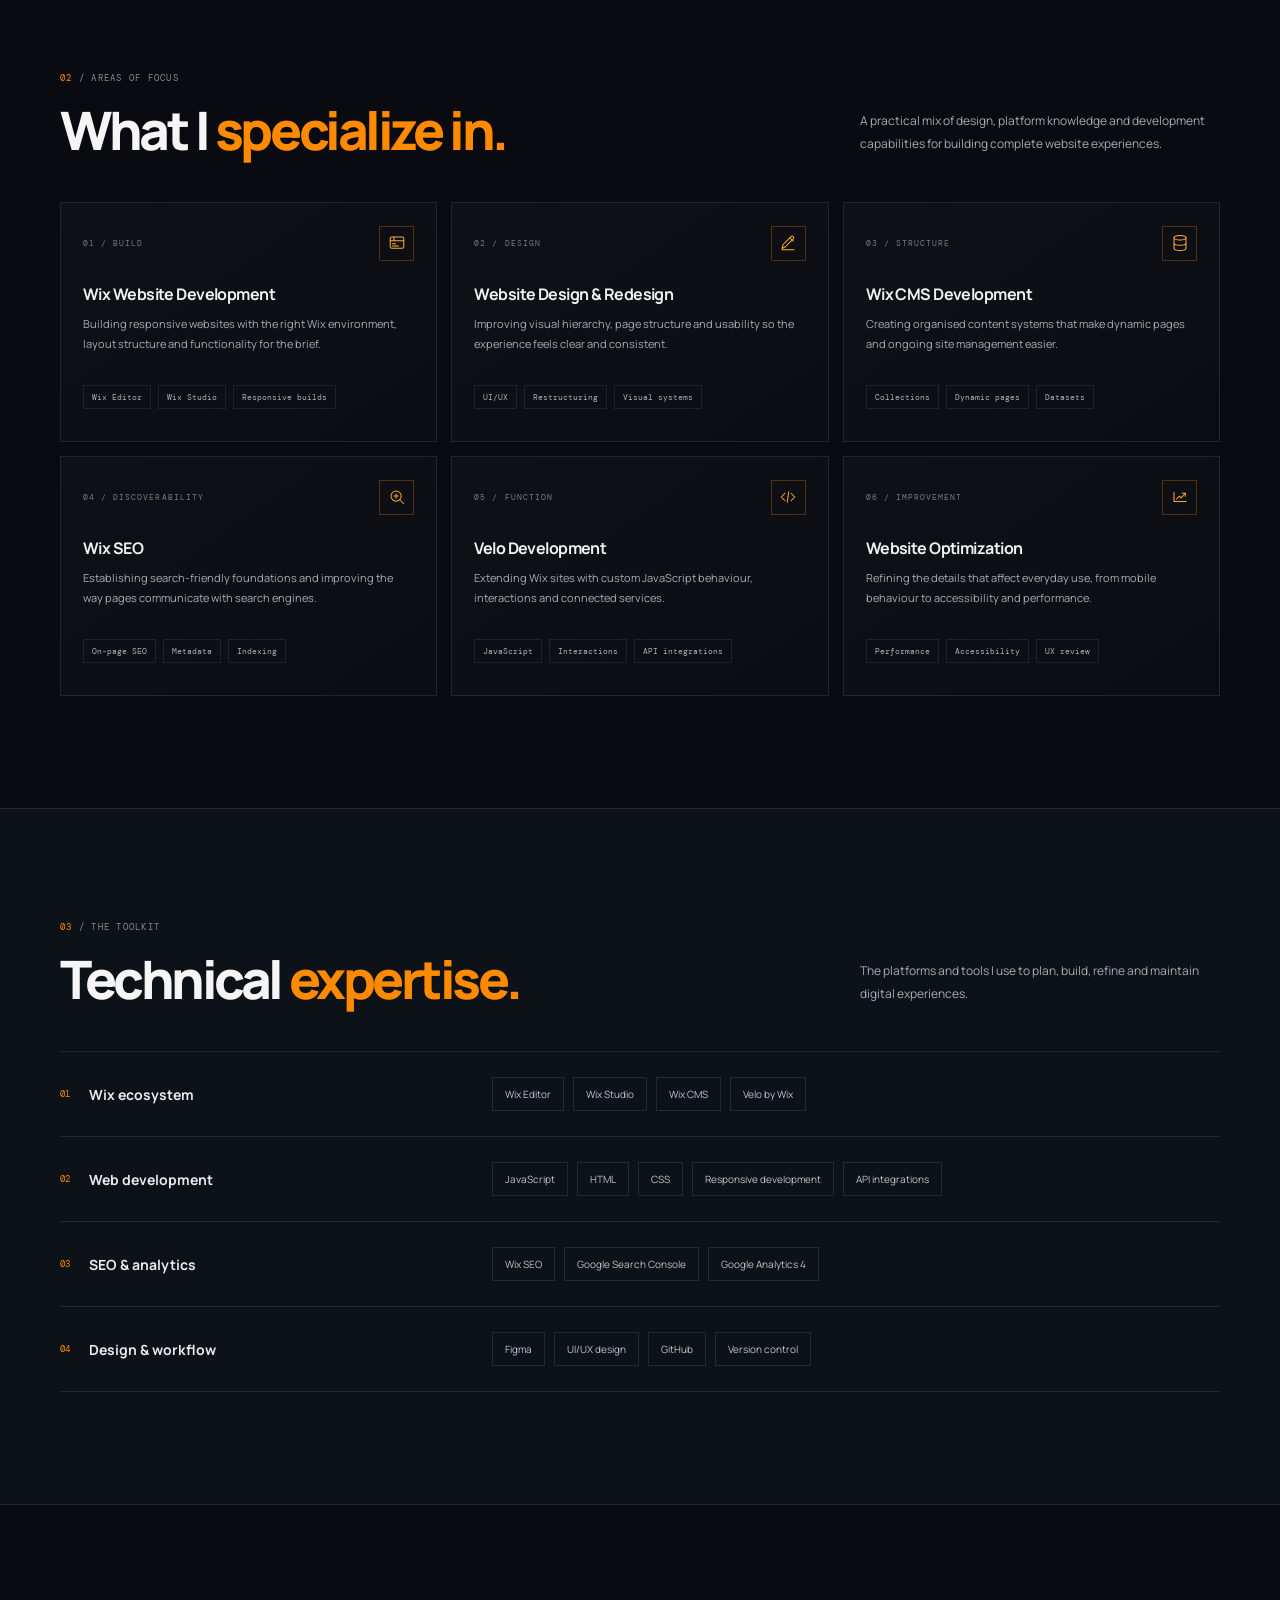
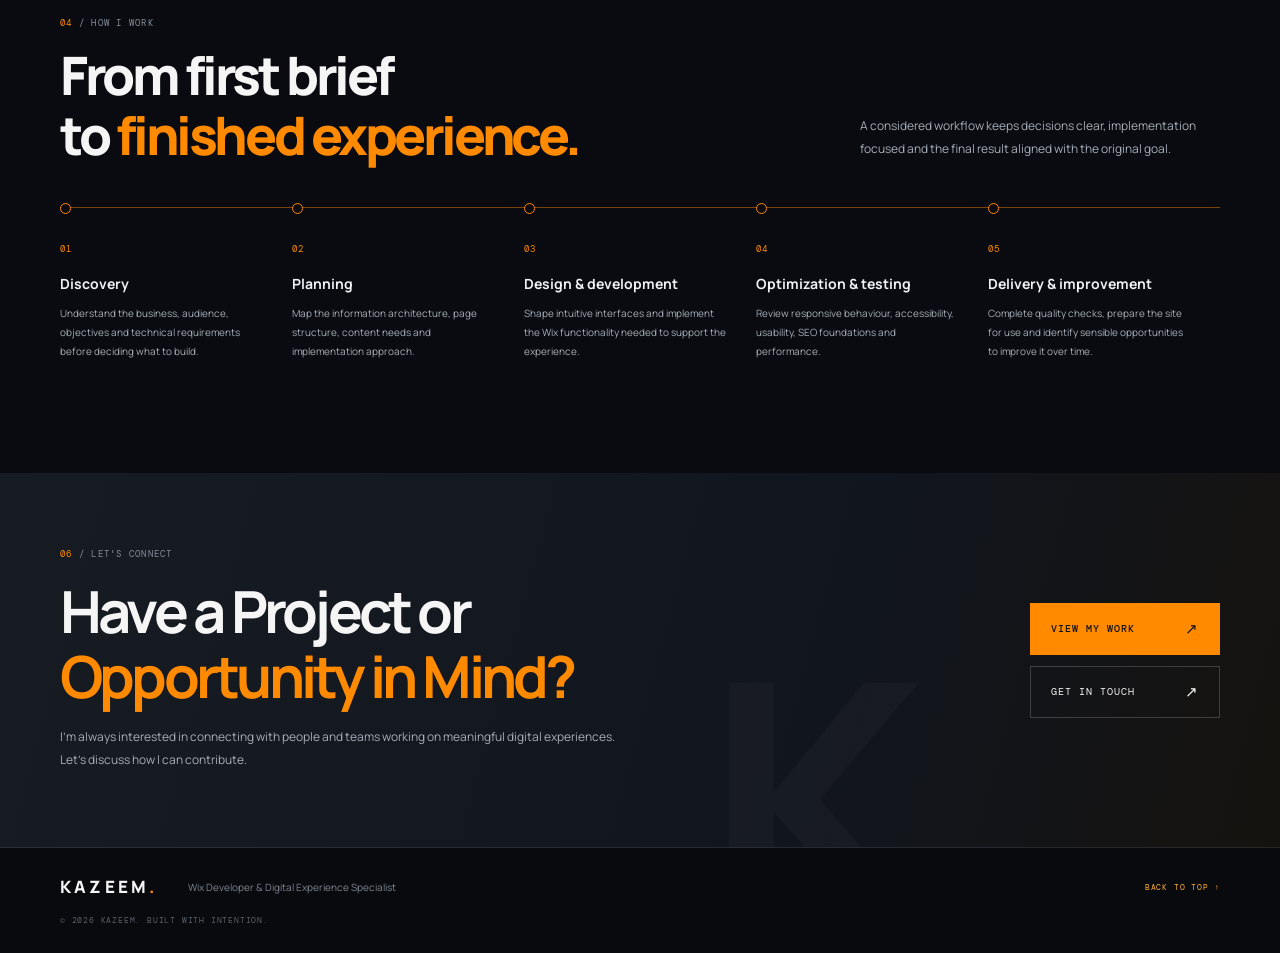
==== commit 3db8ffc0: "Fix section anchors and place footer outside main content" ====
--- a/index.html
+++ b/index.html
@@ -94,7 +94,7 @@
         <div class="hero-bottom-rule" aria-hidden="true"><span></span></div>
       </section>
 
-<section class="about-intro about-shell" aria-labelledby="about-title">
+<section class="about-intro about-shell" id="about" aria-labelledby="about-title">
         <div class="about-intro-copy" data-reveal>
           <p class="eyebrow"><span class="eyebrow-line"></span> GET TO KNOW ME</p>
           <h1 id="about-title">More Than Just<br />Building <span>Websites.</span></h1>
@@ -218,14 +218,16 @@
       <section class="about-cta-section" id="contact" aria-labelledby="about-cta-title">
         <div class="about-shell about-cta-inner" data-reveal>
           <div><p class="section-kicker"><span>06</span> / LET'S CONNECT</p><h2 id="about-cta-title">Have a Project or<br /><span>Opportunity in Mind?</span></h2><p>I'm always interested in connecting with people and teams working on meaningful digital experiences. Let's discuss how I can contribute.</p></div>
-          <div class="about-cta-actions"><a class="button button-primary" href="./index.html#projects">VIEW MY WORK <span aria-hidden="true">↗</span></a><a class="button button-secondary" href="https://wa.me/2349164595382" target="_blank" rel="noopener noreferrer">GET IN TOUCH <span aria-hidden="true">↗</span></a></div>
+          <div class="about-cta-actions"><a class="button button-primary" href="#expertise">VIEW MY WORK <span aria-hidden="true">↗</span></a><a class="button button-secondary" href="https://wa.me/2349164595382" target="_blank" rel="noopener noreferrer">GET IN TOUCH <span aria-hidden="true">↗</span></a></div>
           <div class="cta-watermark" aria-hidden="true">K.</div>
         </div>
       </section>
+
+
+    </main>
 
       <footer class="site-footer">
       <div class="about-shell footer-inner"><a class="wordmark" href="#home">KAZEEM<span>.</span></a><p>Wix Developer &amp; Digital Experience Specialist</p><a class="footer-top" href="#main">BACK TO TOP ↑</a><span class="footer-copy">© <span id="current-year">2026</span> KAZEEM. BUILT WITH INTENTION.</span></div>
     </footer>
-    </main>
   </body>
 </html>
--- a/about.css
+++ b/about.css
@@ -178,4 +178,8 @@
 @media (prefers-reduced-motion: reduce) {
   [data-reveal] { opacity: 1; transform: none; transition: none; }
   .specialty-card, .text-link { transition: none; }
-}+}
+
+/* Single-page section navigation and header offset. */
+.about-page main > section[id] { scroll-margin-top: 92px; }
+.about-page .site-header { position: relative; }
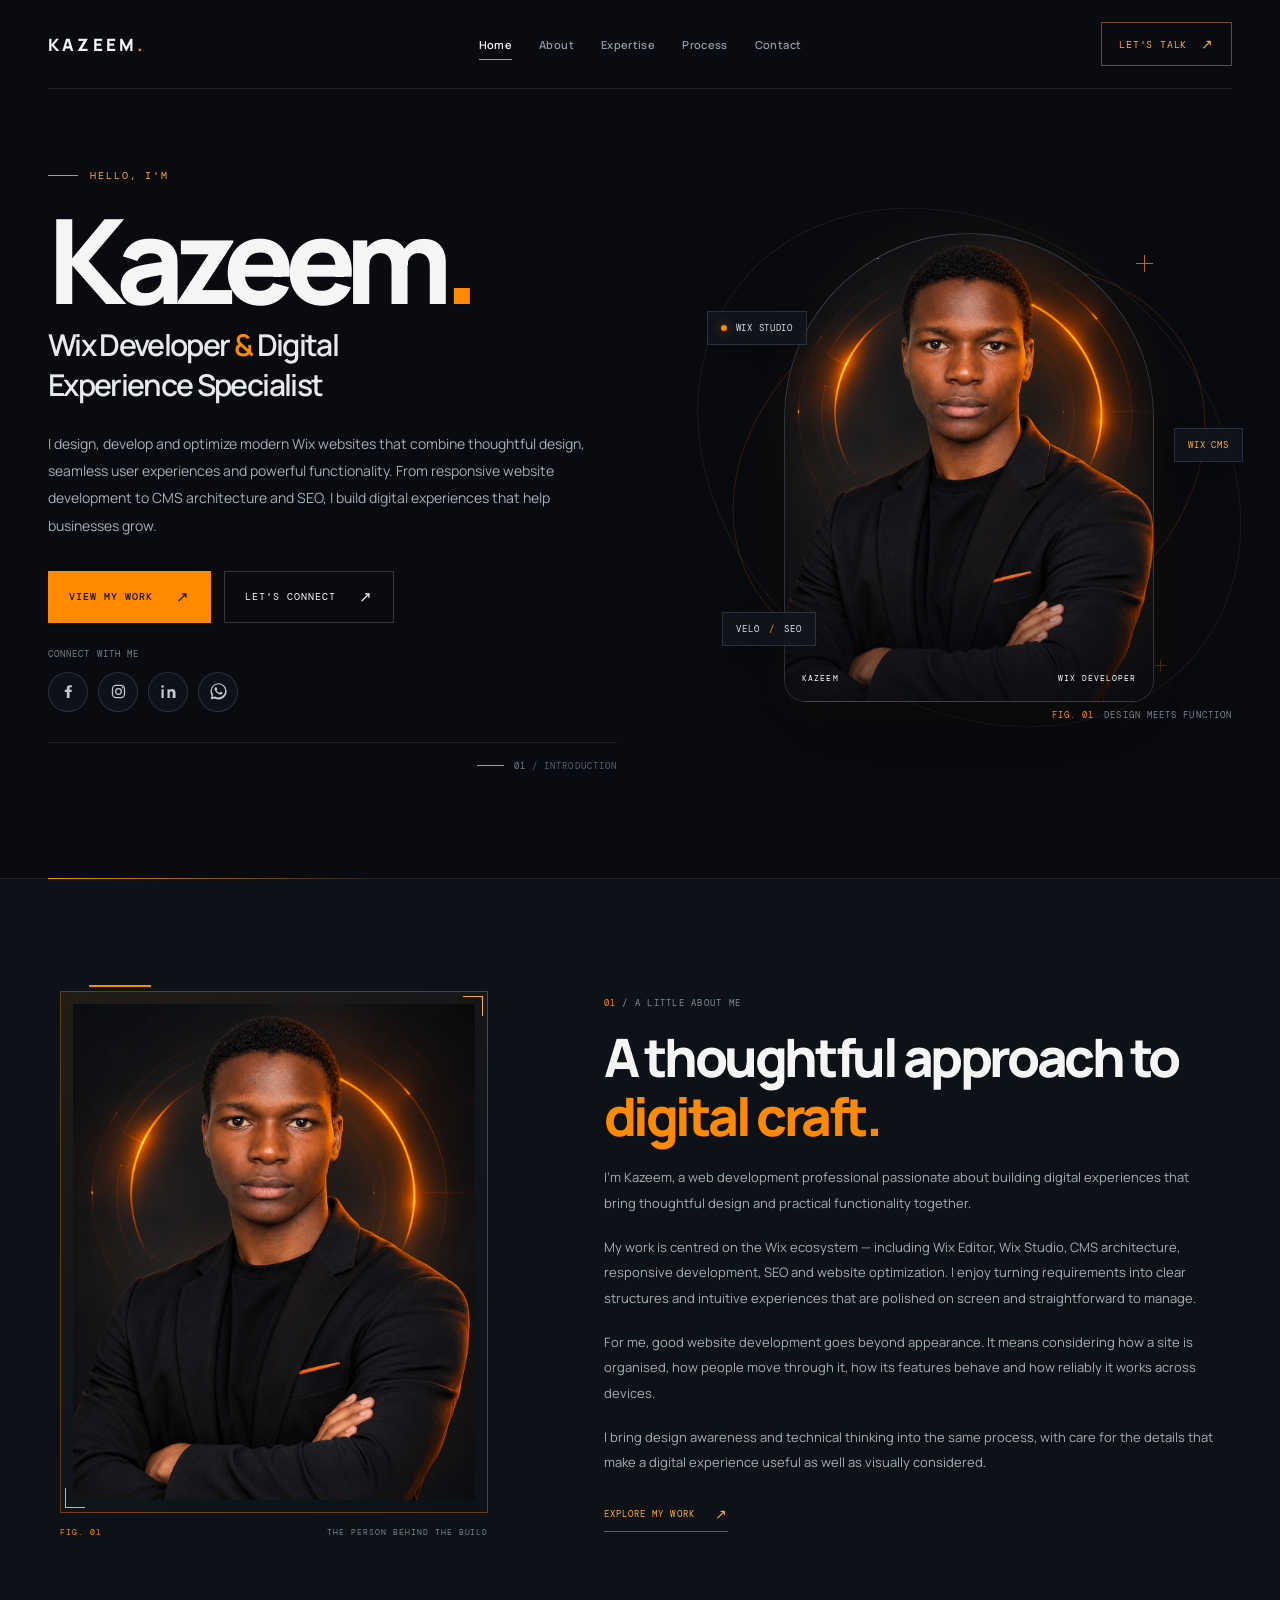
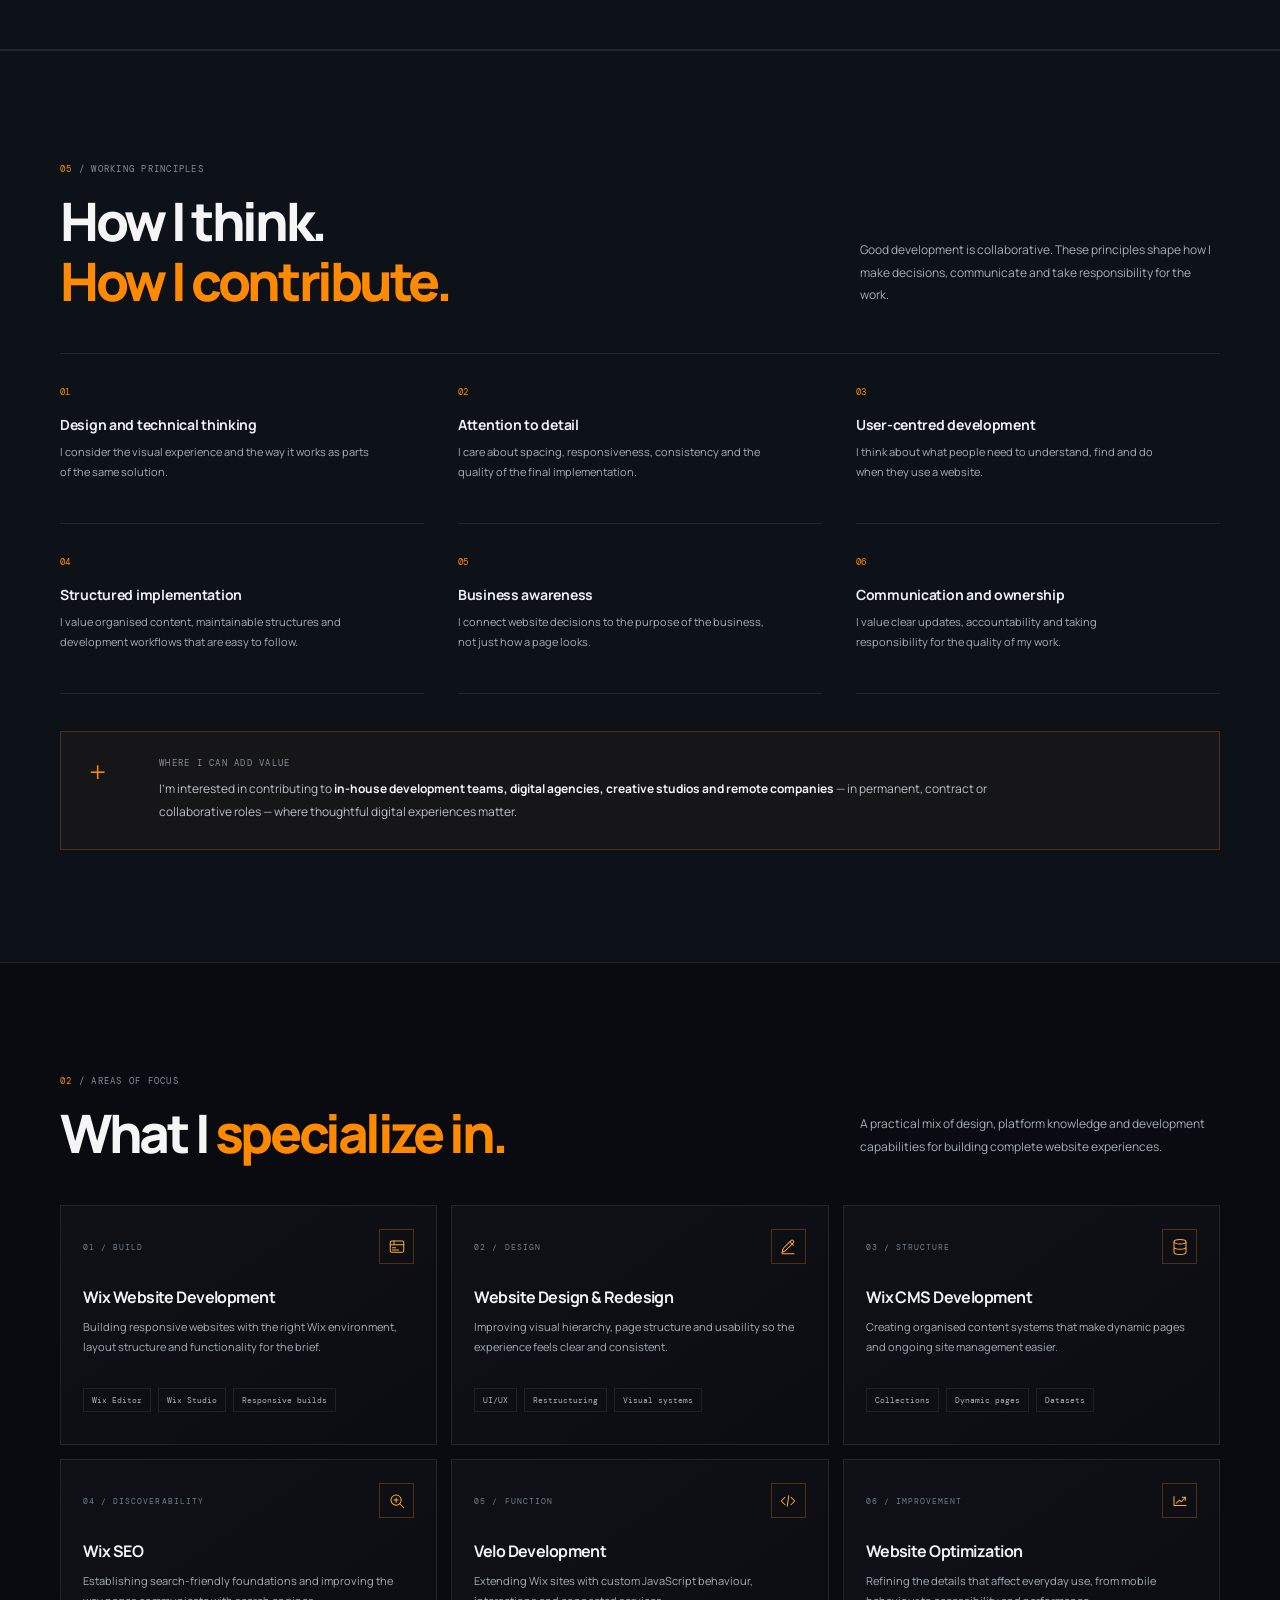
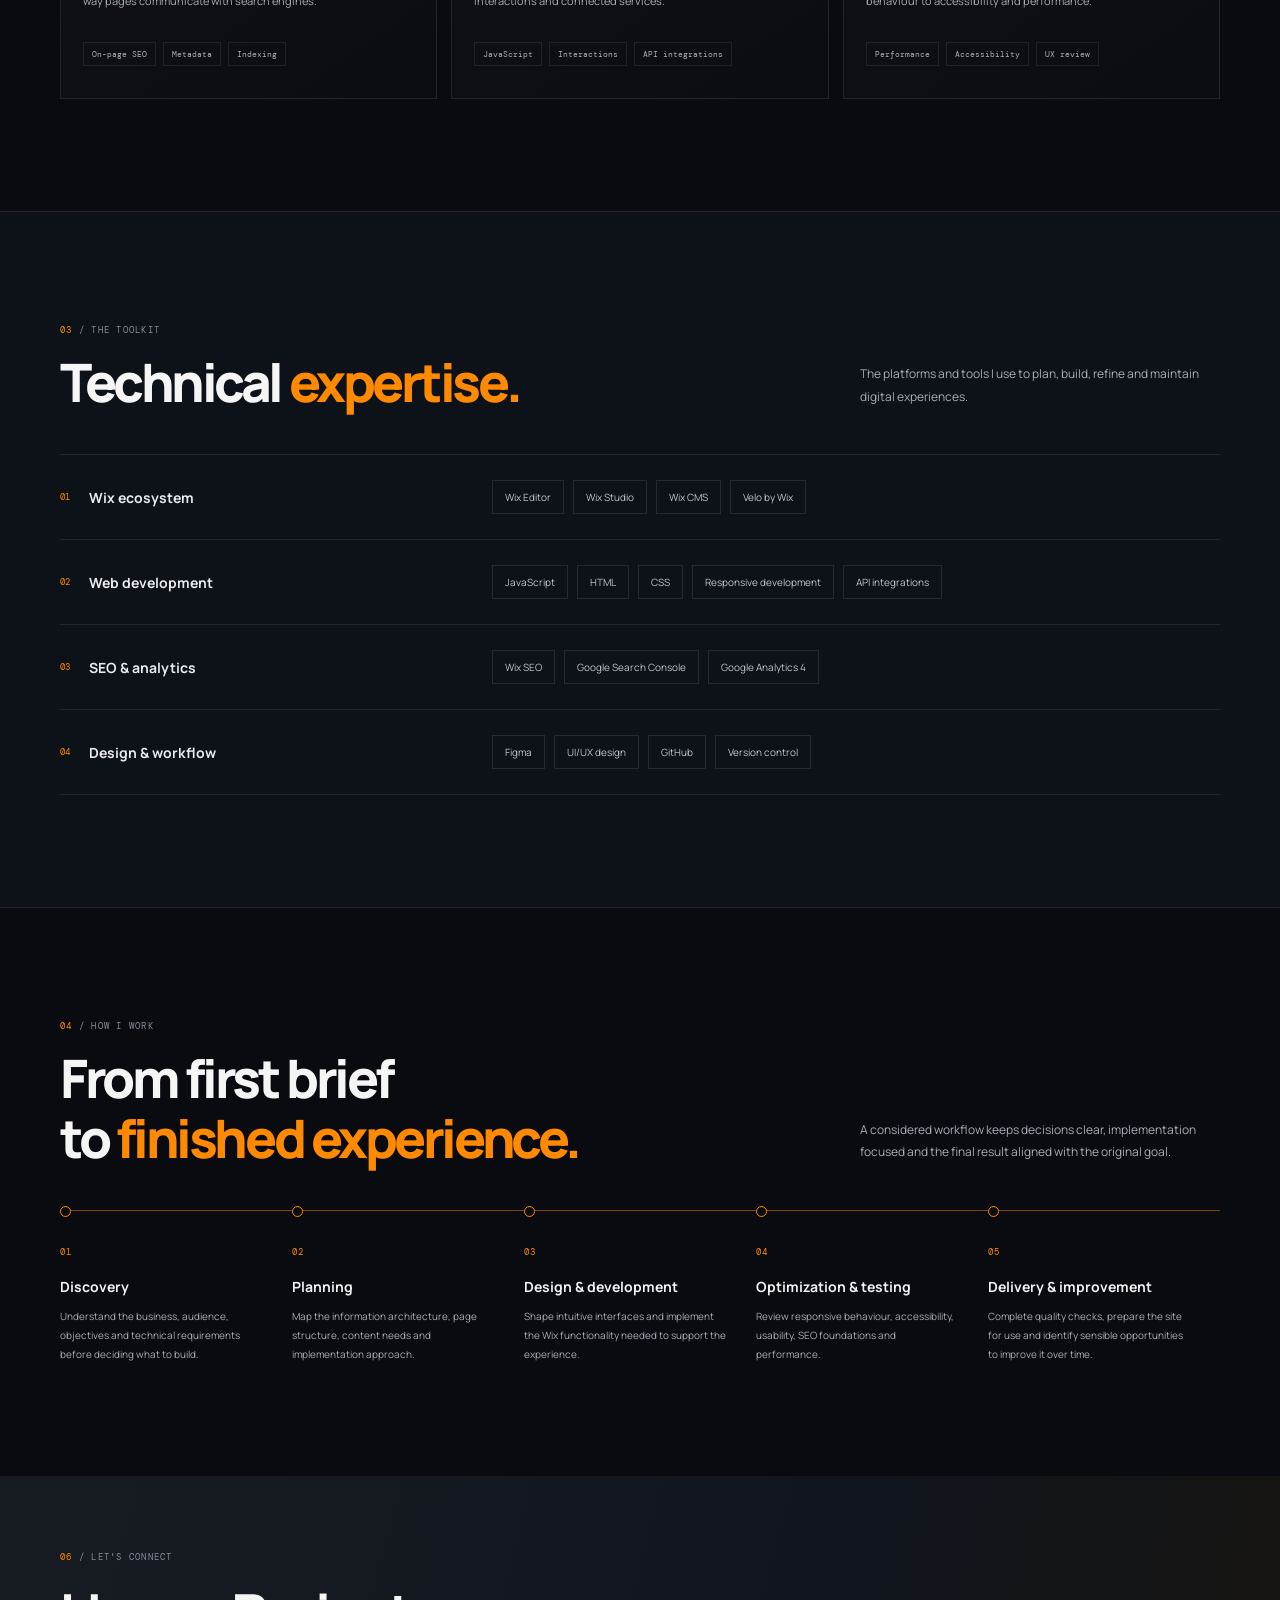
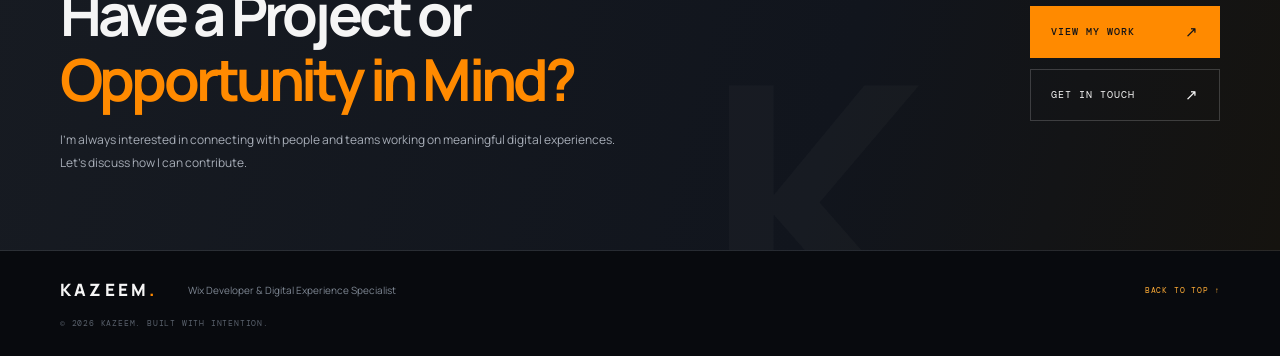
==== commit 6660d9ca: "Remove redundant About intro and anchor About navigation to biography" ====
--- a/index.html
+++ b/index.html
@@ -94,22 +94,8 @@
         <div class="hero-bottom-rule" aria-hidden="true"><span></span></div>
       </section>
 
-<section class="about-intro about-shell" id="about" aria-labelledby="about-title">
-        <div class="about-intro-copy" data-reveal>
-          <p class="eyebrow"><span class="eyebrow-line"></span> GET TO KNOW ME</p>
-          <h1 id="about-title">More Than Just<br />Building <span>Websites.</span></h1>
-          <p class="about-lead">I'm Kazeem, a Wix Developer and Digital Experience Specialist focused on creating thoughtful, functional and scalable web experiences.</p>
-          <p class="about-intro-note">Bringing design, development, CMS architecture, SEO and user experience together to make the web work better.</p>
-        </div>
-        <div class="intro-index" data-reveal aria-hidden="true">
-          <span class="intro-index-number">01</span>
-          <span class="intro-index-line"></span>
-          <span class="intro-index-label">PROFILE / OVERVIEW</span>
-        </div>
-        <div class="intro-bottom" aria-hidden="true"><span>WIX DEVELOPMENT</span><span>DESIGN THINKING</span><span>DIGITAL EXPERIENCE</span></div>
-      </section>
-
-      <section class="story-section section-pad" aria-labelledby="story-title">
+
+      <section class="story-section section-pad" id="about" aria-labelledby="story-title">
         <div class="about-shell story-grid">
           <div class="story-portrait-wrap" data-reveal>
             <div class="story-photo-frame">
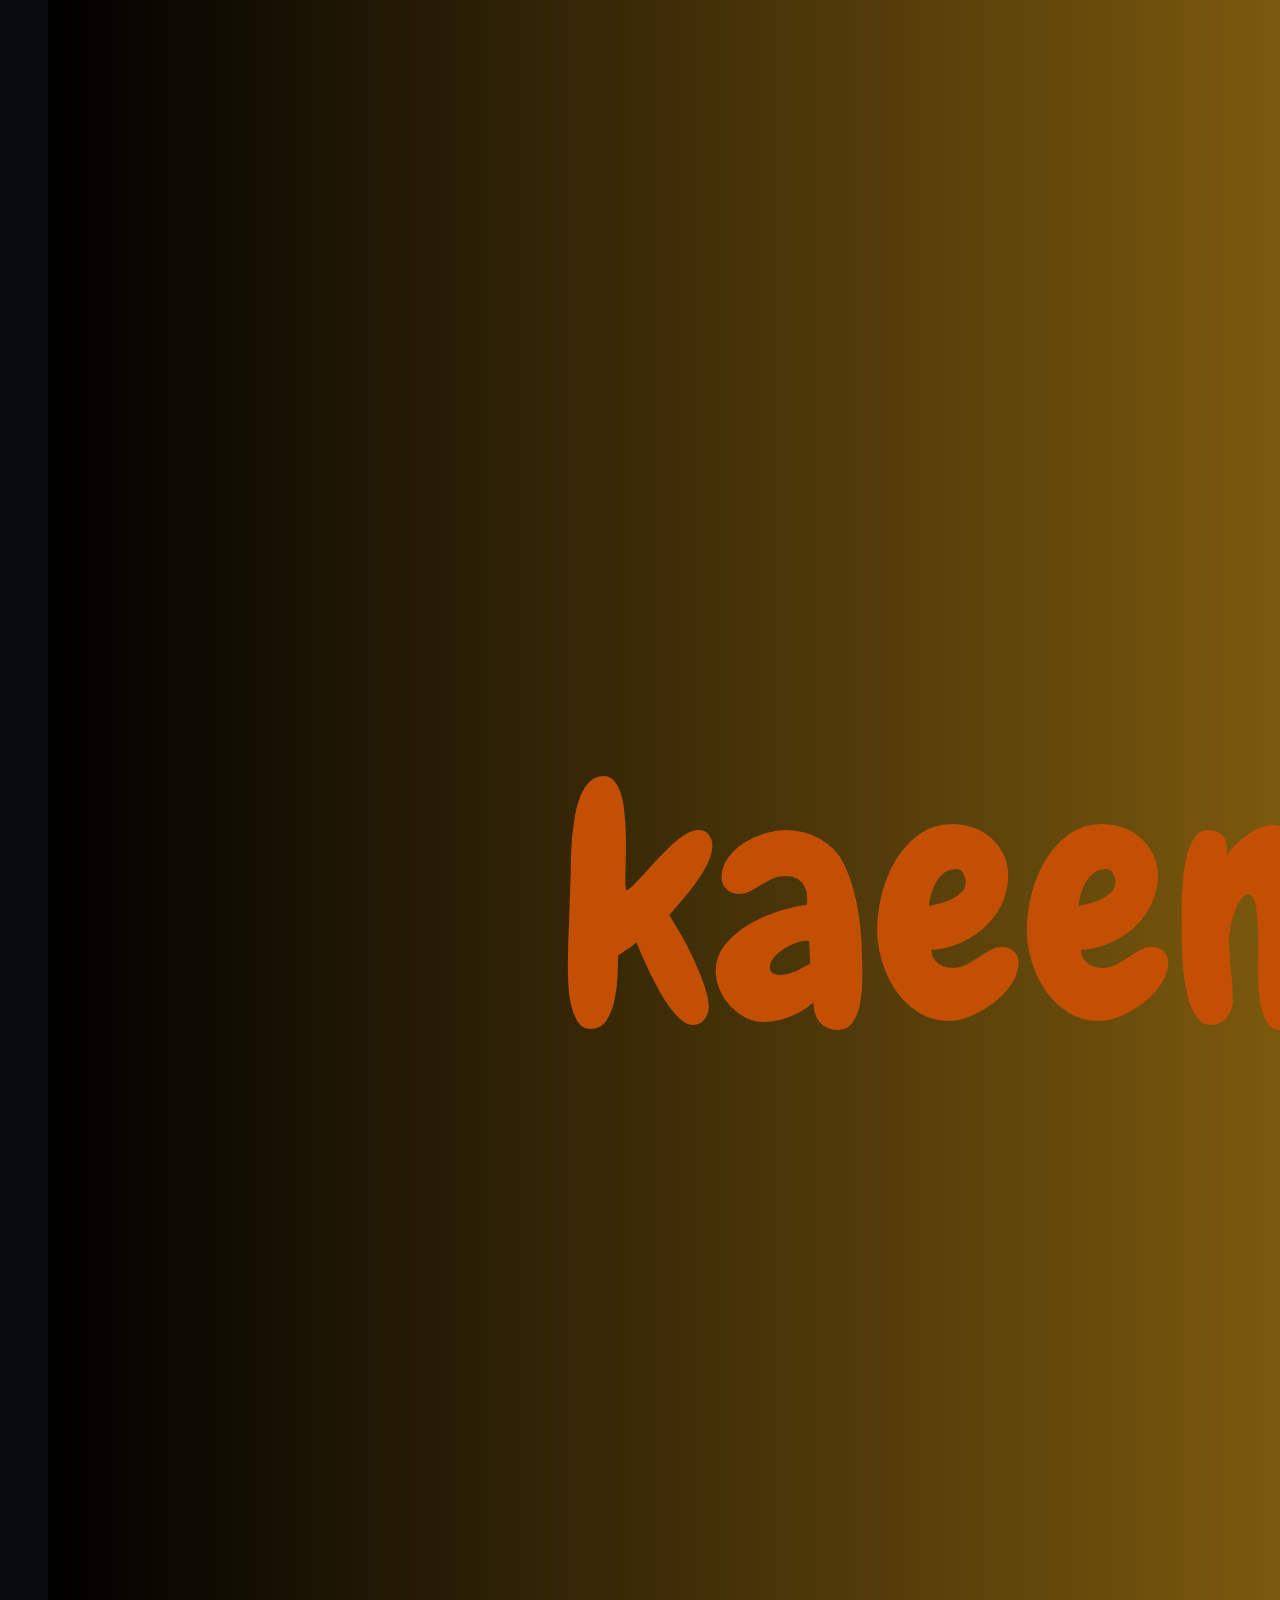
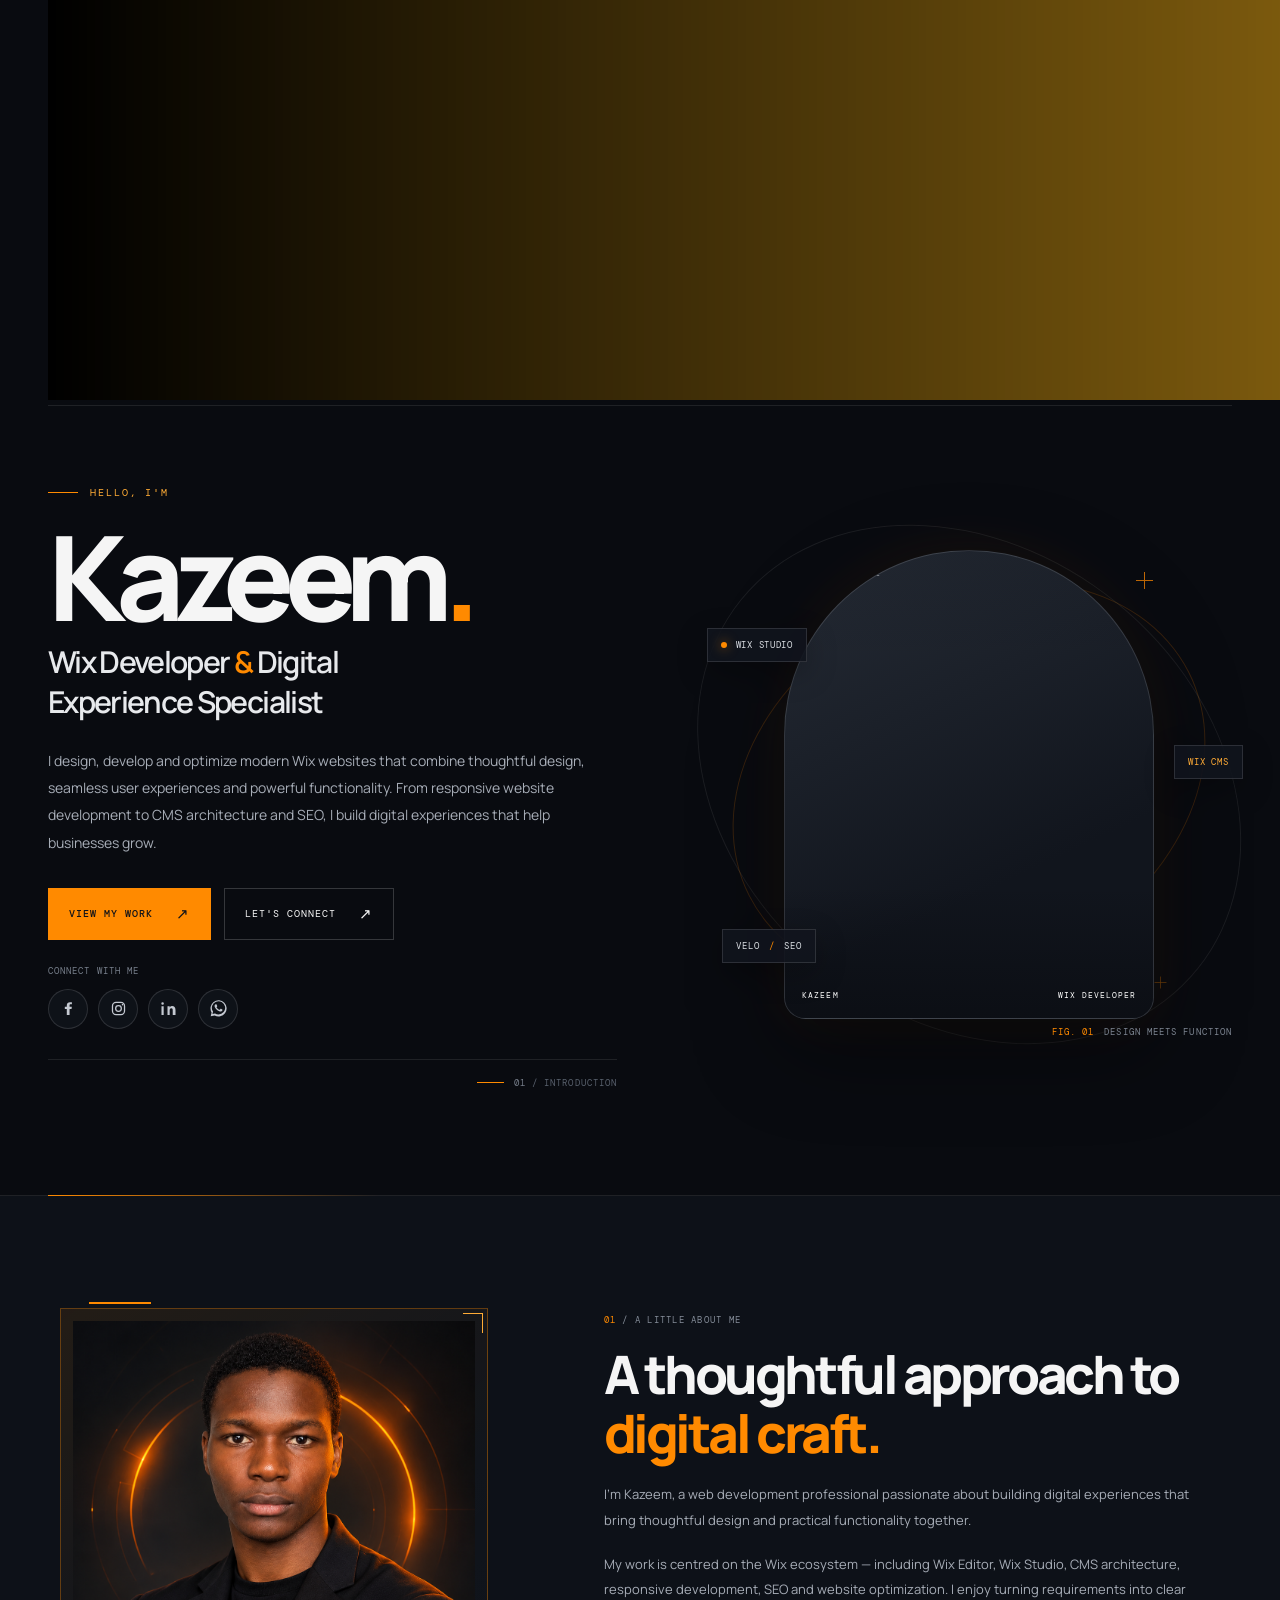
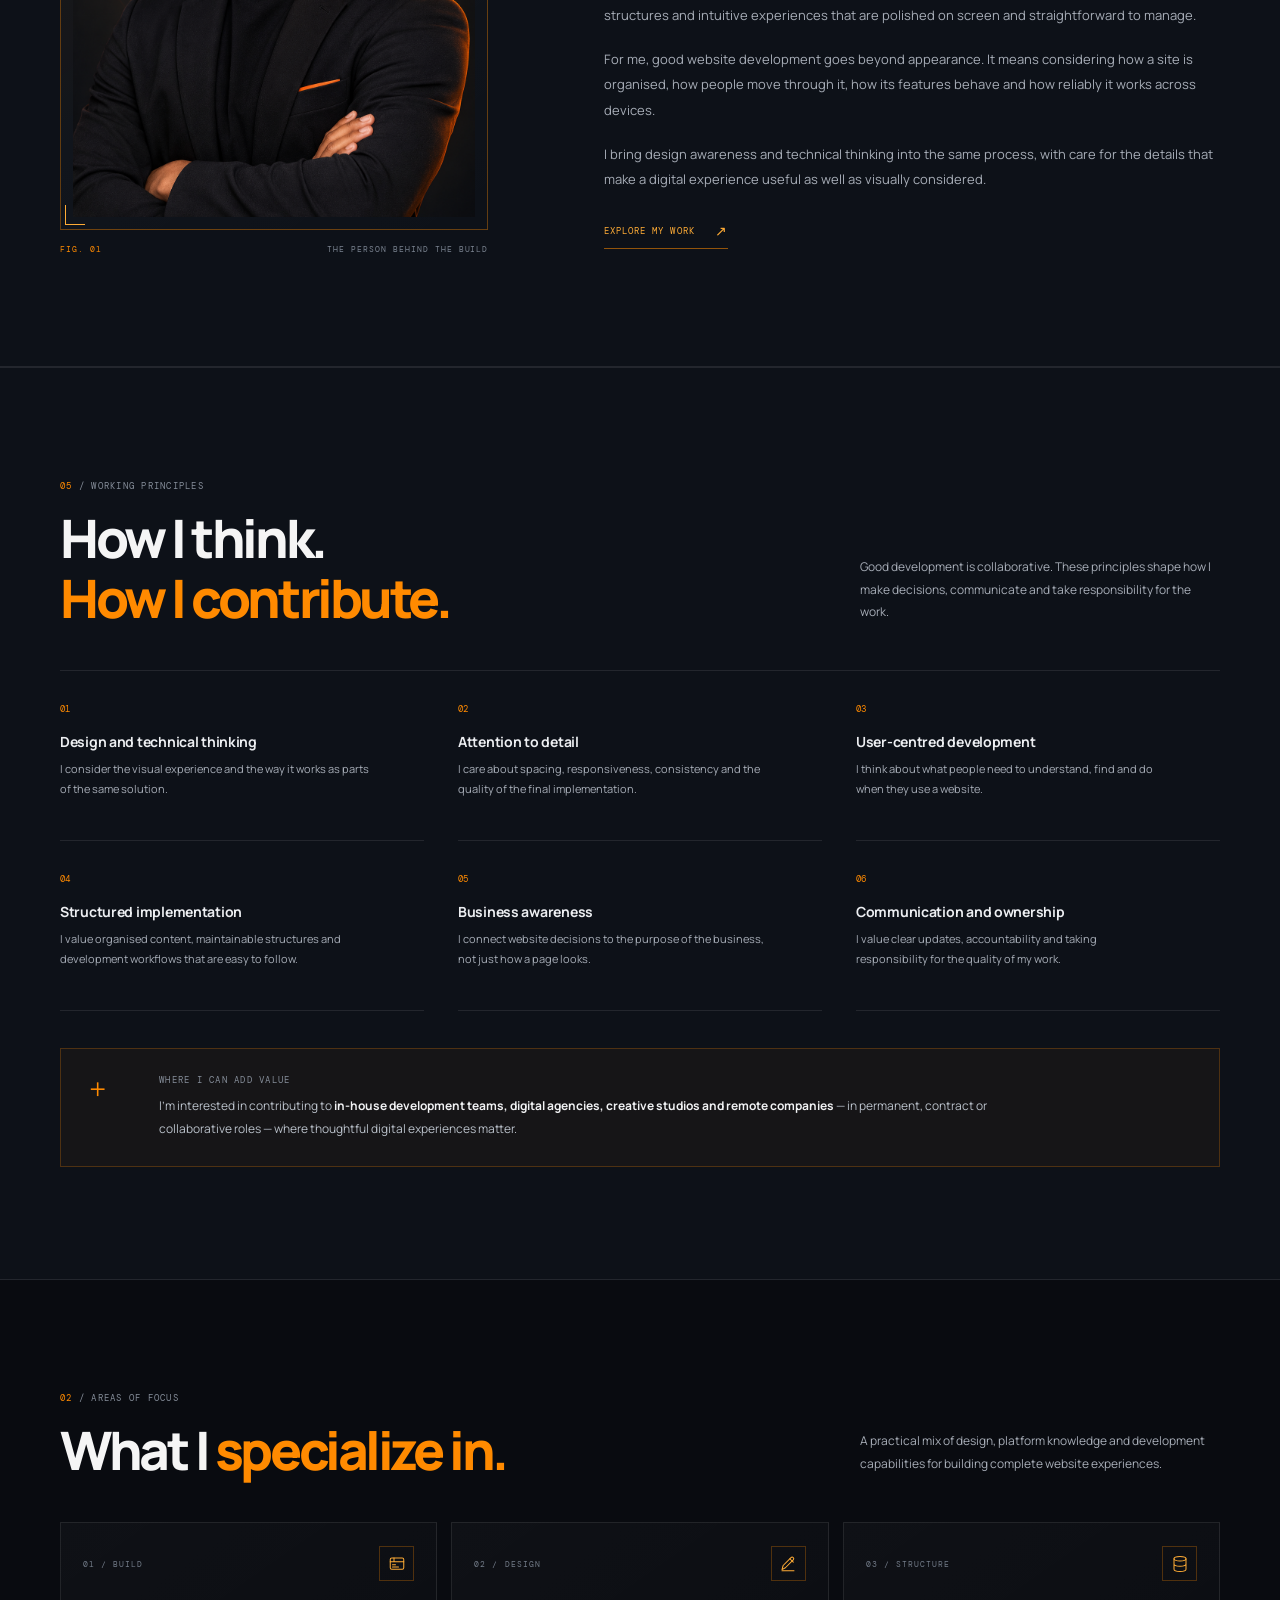
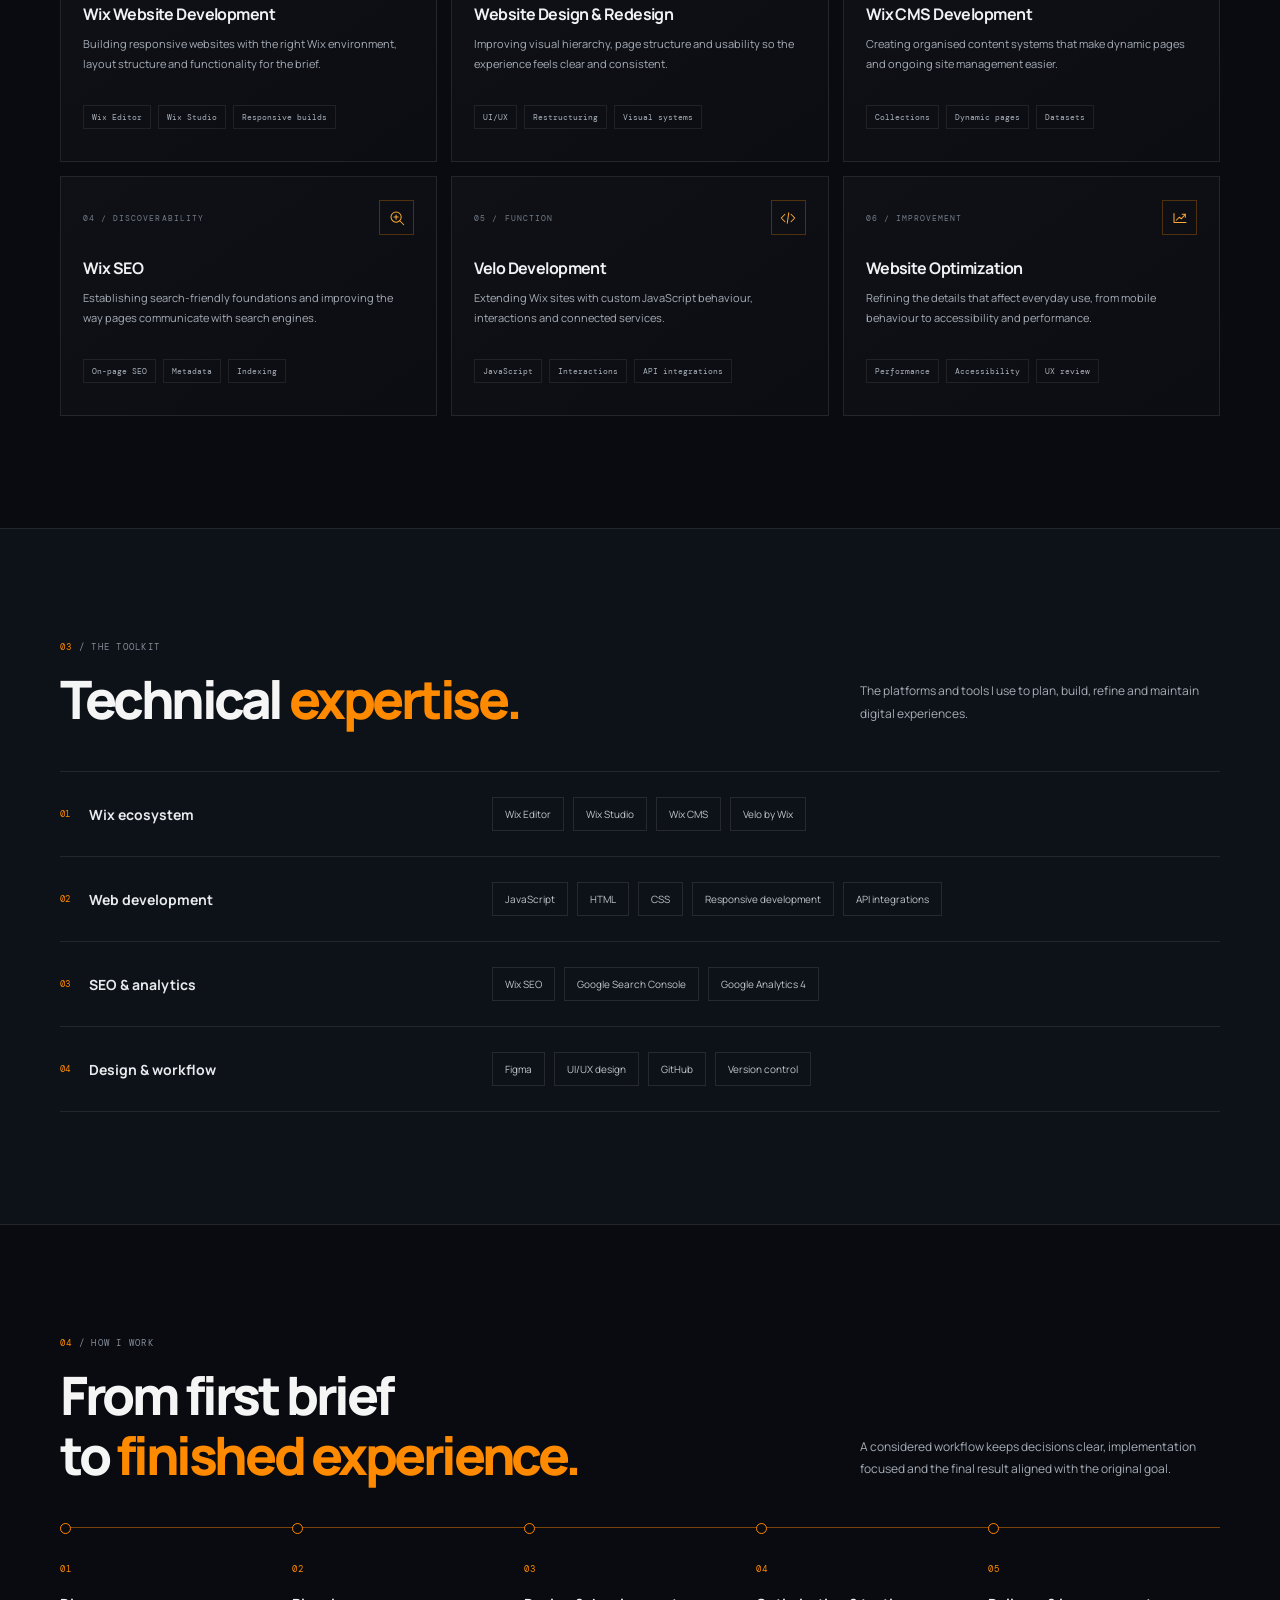
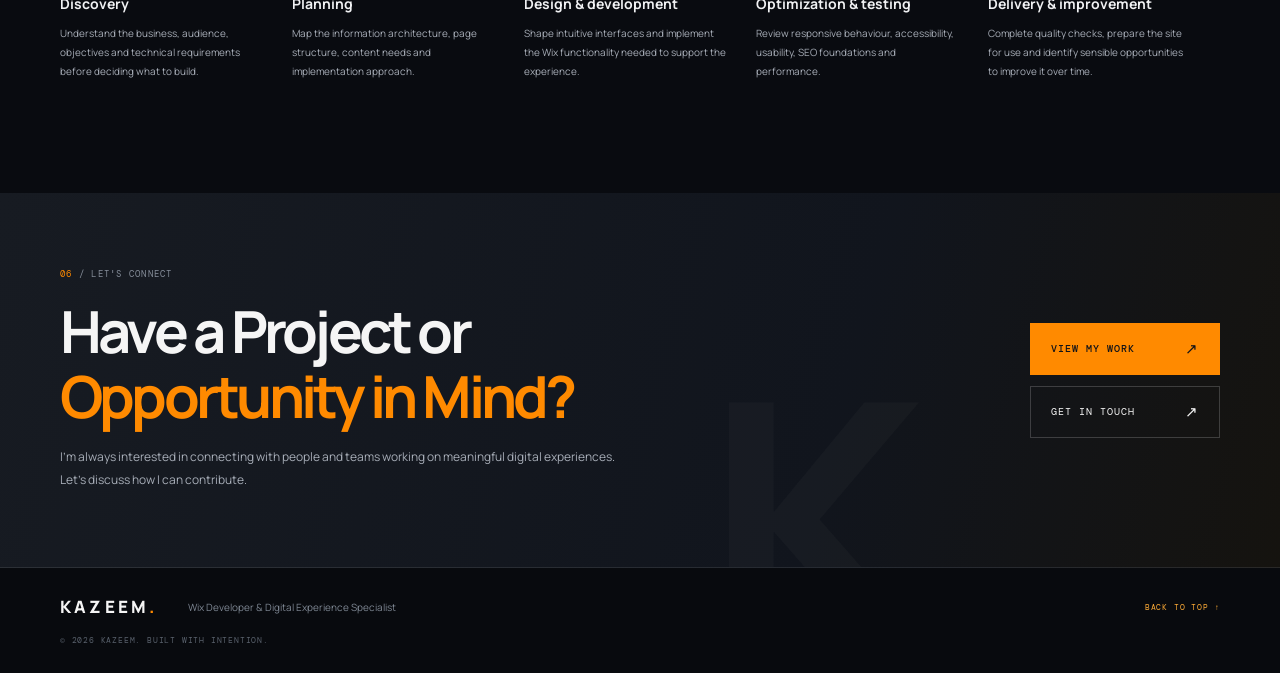
==== commit 1acb6df9: "Add official portfolio logo and favicon metadata" ====
--- a/index.html
+++ b/index.html
@@ -10,6 +10,7 @@
     <link rel="preconnect" href="https://fonts.gstatic.com" crossorigin />
     <link href="https://fonts.googleapis.com/css2?family=DM+Mono:wght@400;500&family=Manrope:wght@400;500;600;700;800&display=swap" rel="stylesheet" />
     <link rel="stylesheet" href="./styles.css" />
+    <link rel="icon" type="image/jpeg" href="./favicon.jpg?v=7842a48" />
     <link rel="stylesheet" href="./about.css" />
     <script src="./script.js" defer></script>
     <script src="./about.js" defer></script>
@@ -18,7 +19,7 @@
     <a class="skip-link" href="#main">Skip to content</a>
     <header class="site-header">
       <div class="header-inner">
-        <a class="wordmark" href="#home" aria-label="Kazeem, home">KAZEEM<span>.</span></a>
+        <a class="wordmark" href="#home" aria-label="Kazeem, home"><img src="./logo.png" alt="Kazeem" /></a>
         <button class="menu-toggle" type="button" aria-label="Open navigation" aria-expanded="false" aria-controls="primary-navigation">
           <span></span><span></span>
         </button>
--- a/about.css
+++ b/about.css
@@ -4,18 +4,7 @@
 .about-page .site-header { width: min(1240px, calc(100% - 96px)); }
 .about-page .nav-link.is-active { color: var(--text); }
 .about-page .nav-link.is-active::after { transform: scaleX(1); }
-.about-intro { position: relative; min-height: 510px; display: flex; flex-direction: column; justify-content: center; padding-top: 94px; padding-bottom: 92px; border-bottom: 1px solid var(--border); overflow: hidden; }
-.about-intro::after { position: absolute; z-index: -1; top: 4%; right: -8%; width: 52%; height: 100%; content: ""; background: radial-gradient(ellipse at center, rgba(255,138,0,.09), transparent 67%); pointer-events: none; }
-.about-intro-copy { max-width: 850px; }
-.about-intro .eyebrow { margin-bottom: 28px; }
-.about-intro h1 { max-width: 900px; margin: 0; font-size: clamp(64px, 8.2vw, 112px); line-height: .99; letter-spacing: -.075em; }
-.about-intro h1 span, .about-page h2 span { color: var(--orange); }
-.about-lead { max-width: 660px; margin: 29px 0 0; color: #d9dde3; font-size: clamp(17px, 1.75vw, 21px); line-height: 1.7; letter-spacing: -.025em; }
-.about-intro-note { max-width: 580px; margin: 14px 0 0; color: var(--muted); font-size: 13px; line-height: 1.8; }
-.intro-index { position: absolute; top: 48%; right: 0; display: flex; flex-direction: column; align-items: flex-end; gap: 9px; color: #717987; font-family: var(--font-mono); font-size: 9px; letter-spacing: .13em; }
-.intro-index-number { color: var(--orange); font-size: 34px; letter-spacing: -.08em; }
-.intro-index-line { width: 46px; height: 1px; background: var(--orange); }
-.intro-bottom { position: absolute; right: 0; bottom: 25px; left: 0; display: flex; justify-content: space-between; color: #626b78; font-family: var(--font-mono); font-size: 8px; letter-spacing: .14em; }
+.about-page h2 span { color: var(--orange); }
 .section-pad { padding: 112px 0; }
 .story-section { background: #0d1118; border-bottom: 1px solid var(--border); }
 .story-grid { display: grid; grid-template-columns: minmax(280px, .82fr) minmax(0, 1.18fr); align-items: center; gap: clamp(60px, 9vw, 126px); }
@@ -94,7 +83,6 @@
 @media (max-width: 1000px) {
   .about-shell { width: calc(100% - 64px); }
   .about-page .site-header { width: calc(100% - 64px); }
-  .intro-index { display: none; }
   .story-grid { gap: 52px; }
   .specialty-grid { grid-template-columns: repeat(2, minmax(0, 1fr)); }
   .process-timeline { grid-template-columns: repeat(3, minmax(0, 1fr)); row-gap: 34px; border-top: 0; }
@@ -104,8 +92,6 @@
   .about-cta-inner { gap: 30px; }
 }
 @media (max-width: 820px) {
-  .about-intro { min-height: 460px; padding-top: 78px; padding-bottom: 80px; }
-  .about-intro h1 { font-size: clamp(60px, 10vw, 84px); }
   .section-pad { padding: 88px 0; }
   .story-grid { grid-template-columns: minmax(0, .85fr) minmax(0, 1.15fr); gap: 34px; }
   .story-copy h2, .section-heading h2 { font-size: clamp(32px, 5vw, 44px); }
@@ -121,12 +107,6 @@
 }
 @media (max-width: 620px) {
   .about-shell, .about-page .site-header { width: calc(100% - 40px); }
-  .about-intro { min-height: 0; padding-top: 75px; padding-bottom: 94px; }
-  .about-intro .eyebrow { margin-bottom: 22px; }
-  .about-intro h1 { font-size: clamp(49px, 12.2vw, 70px); line-height: 1.02; }
-  .about-lead { margin-top: 21px; font-size: 16px; line-height: 1.7; }
-  .about-intro-note { font-size: 12px; }
-  .intro-bottom { bottom: 23px; gap: 12px; font-size: 7px; letter-spacing: .07em; }
   .section-pad { padding: 72px 0; }
   .story-grid { grid-template-columns: 1fr; gap: 36px; }
   .story-portrait-wrap { width: min(100%, 370px); margin-inline: auto; }
@@ -170,8 +150,6 @@
 }
 @media (max-width: 380px) {
   .about-shell, .about-page .site-header { width: calc(100% - 32px); }
-  .about-intro h1 { font-size: 48px; }
-  .intro-bottom { font-size: 6px; }
   .story-copy h2, .section-heading h2 { font-size: 33px; }
   .about-cta-inner h2 { font-size: 34px; }
 }
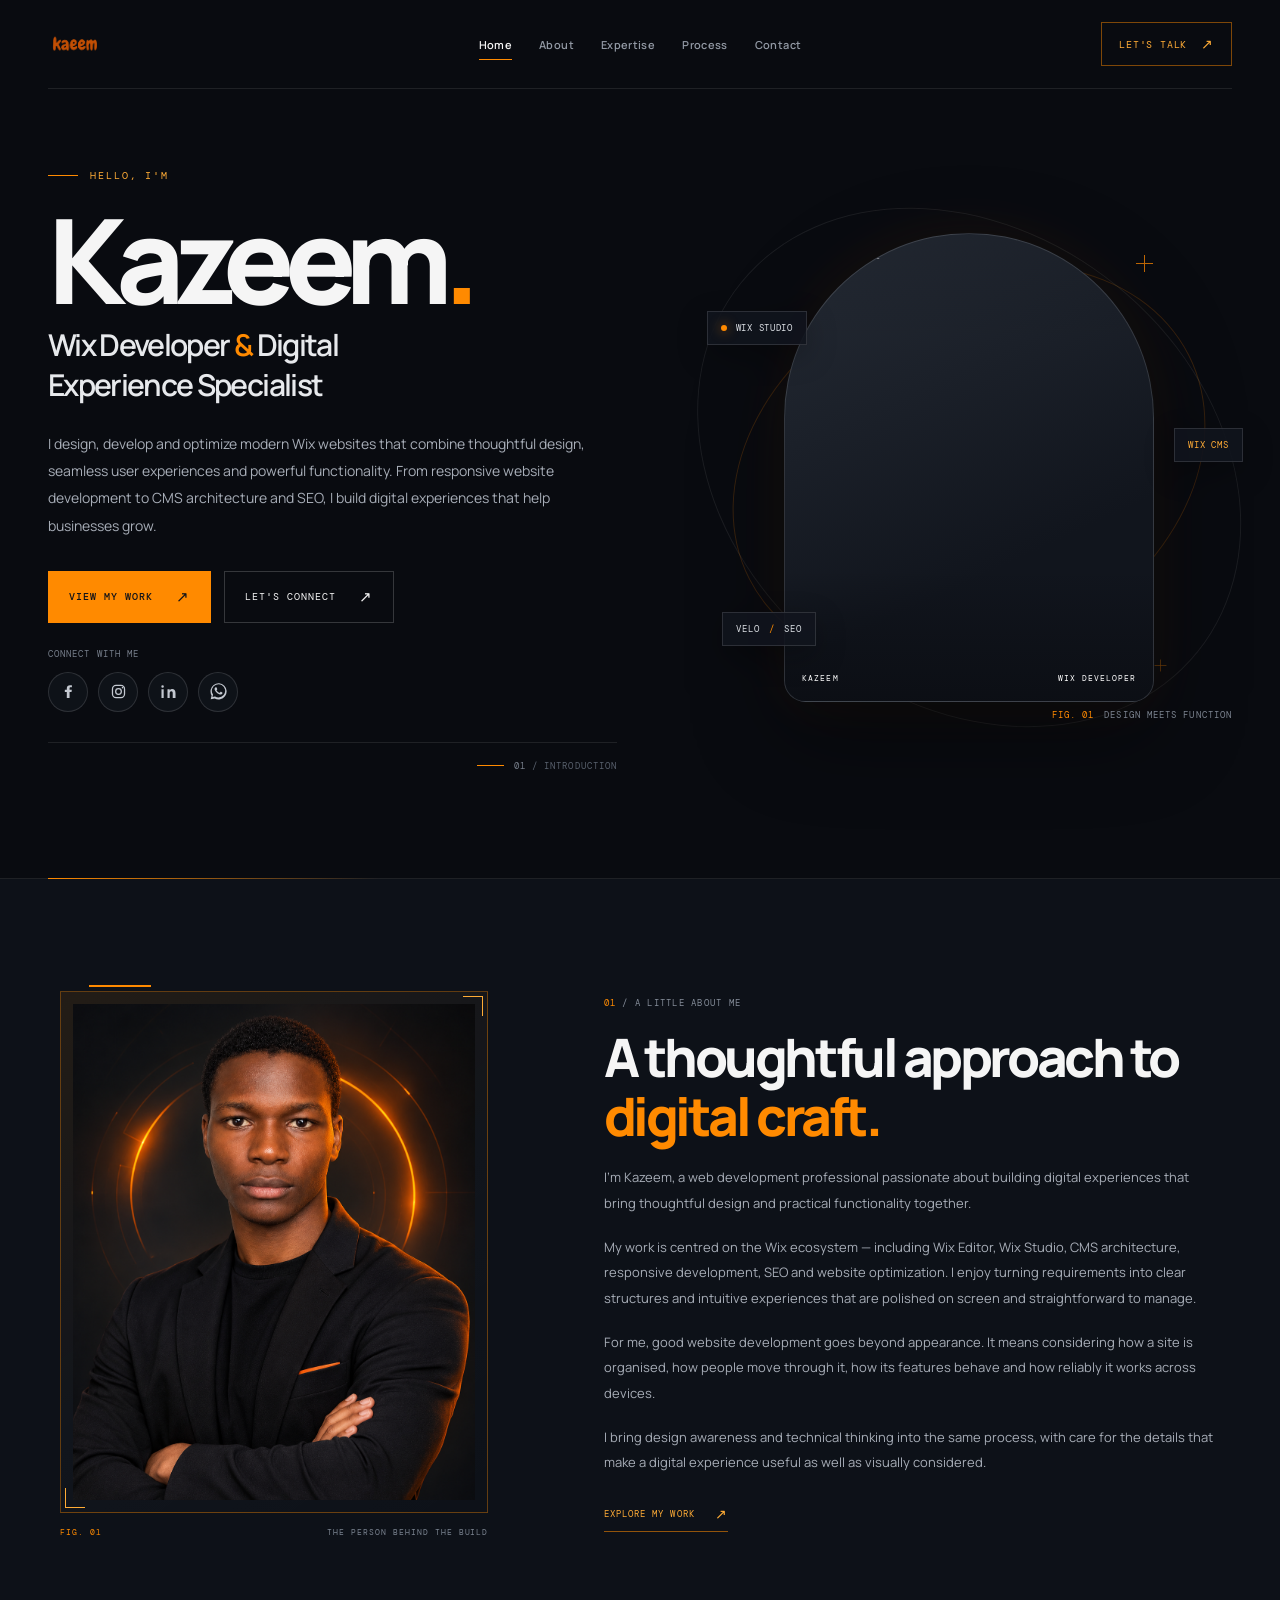
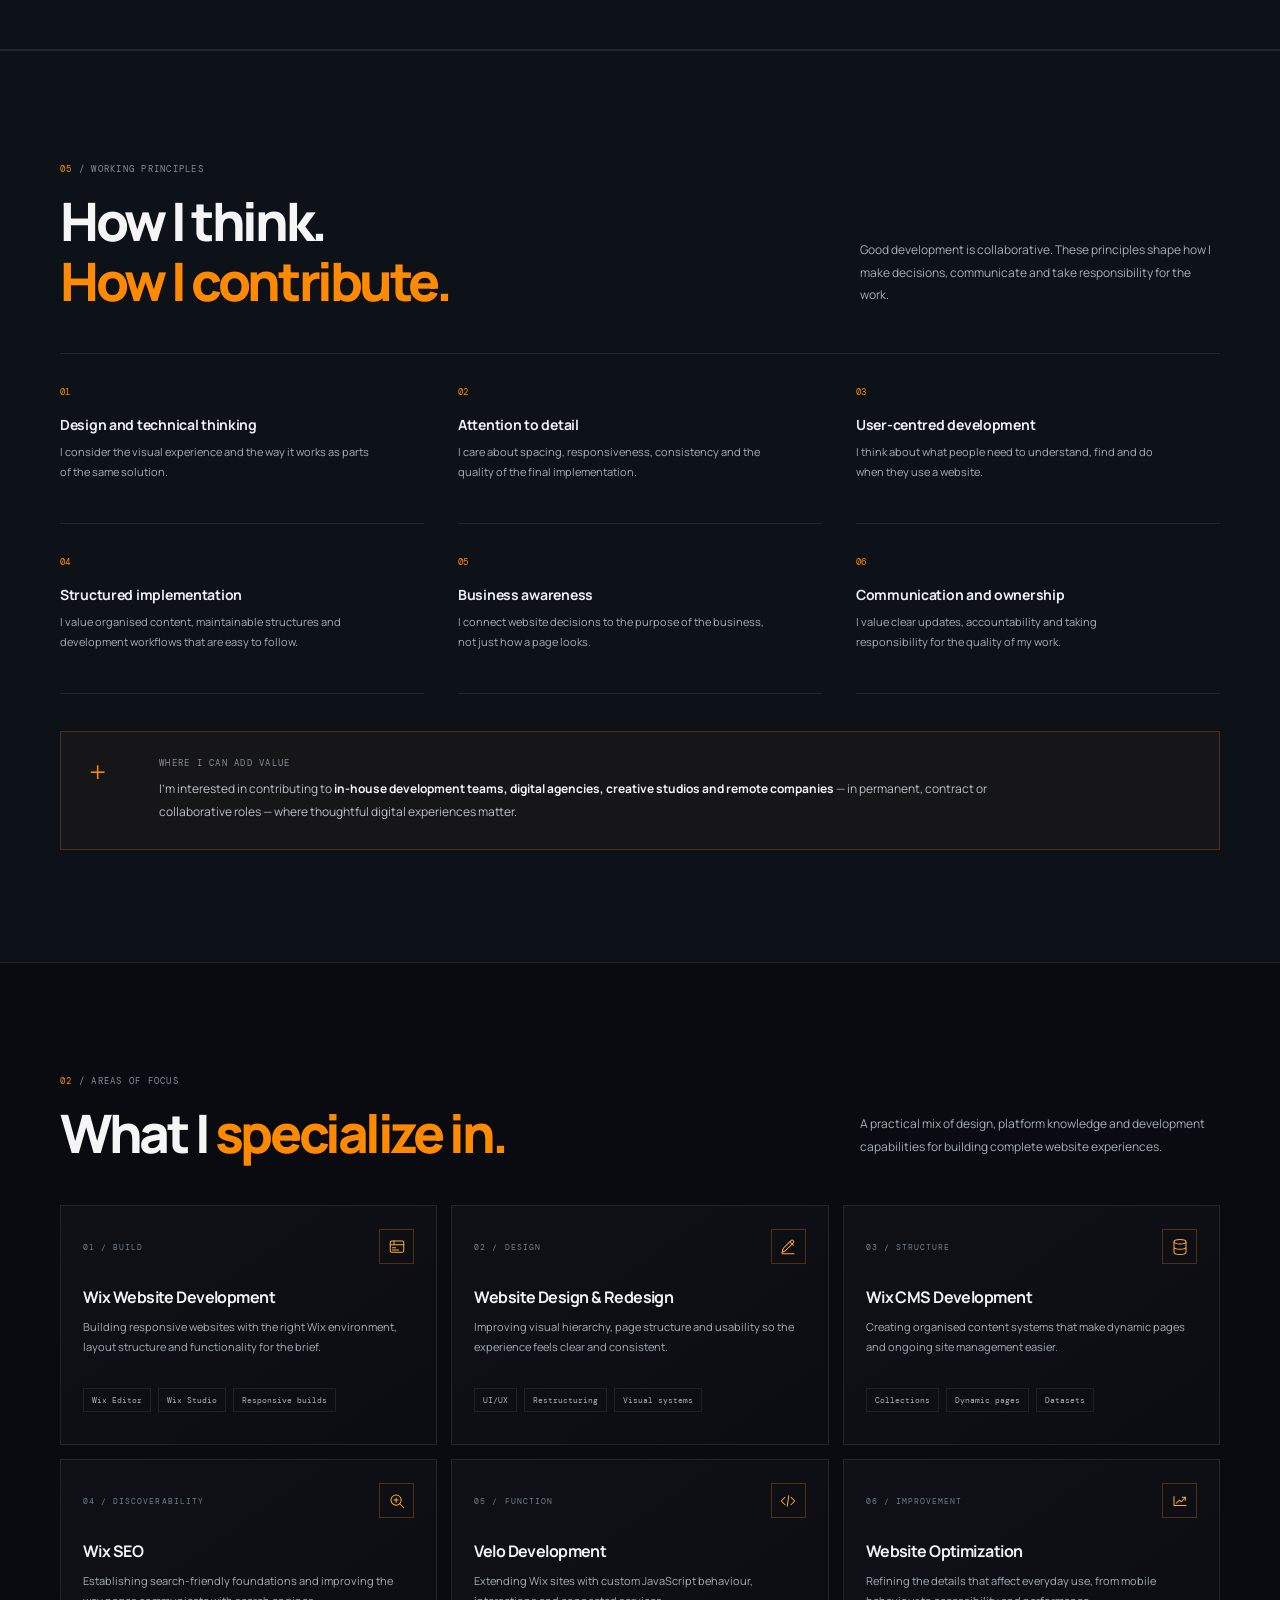
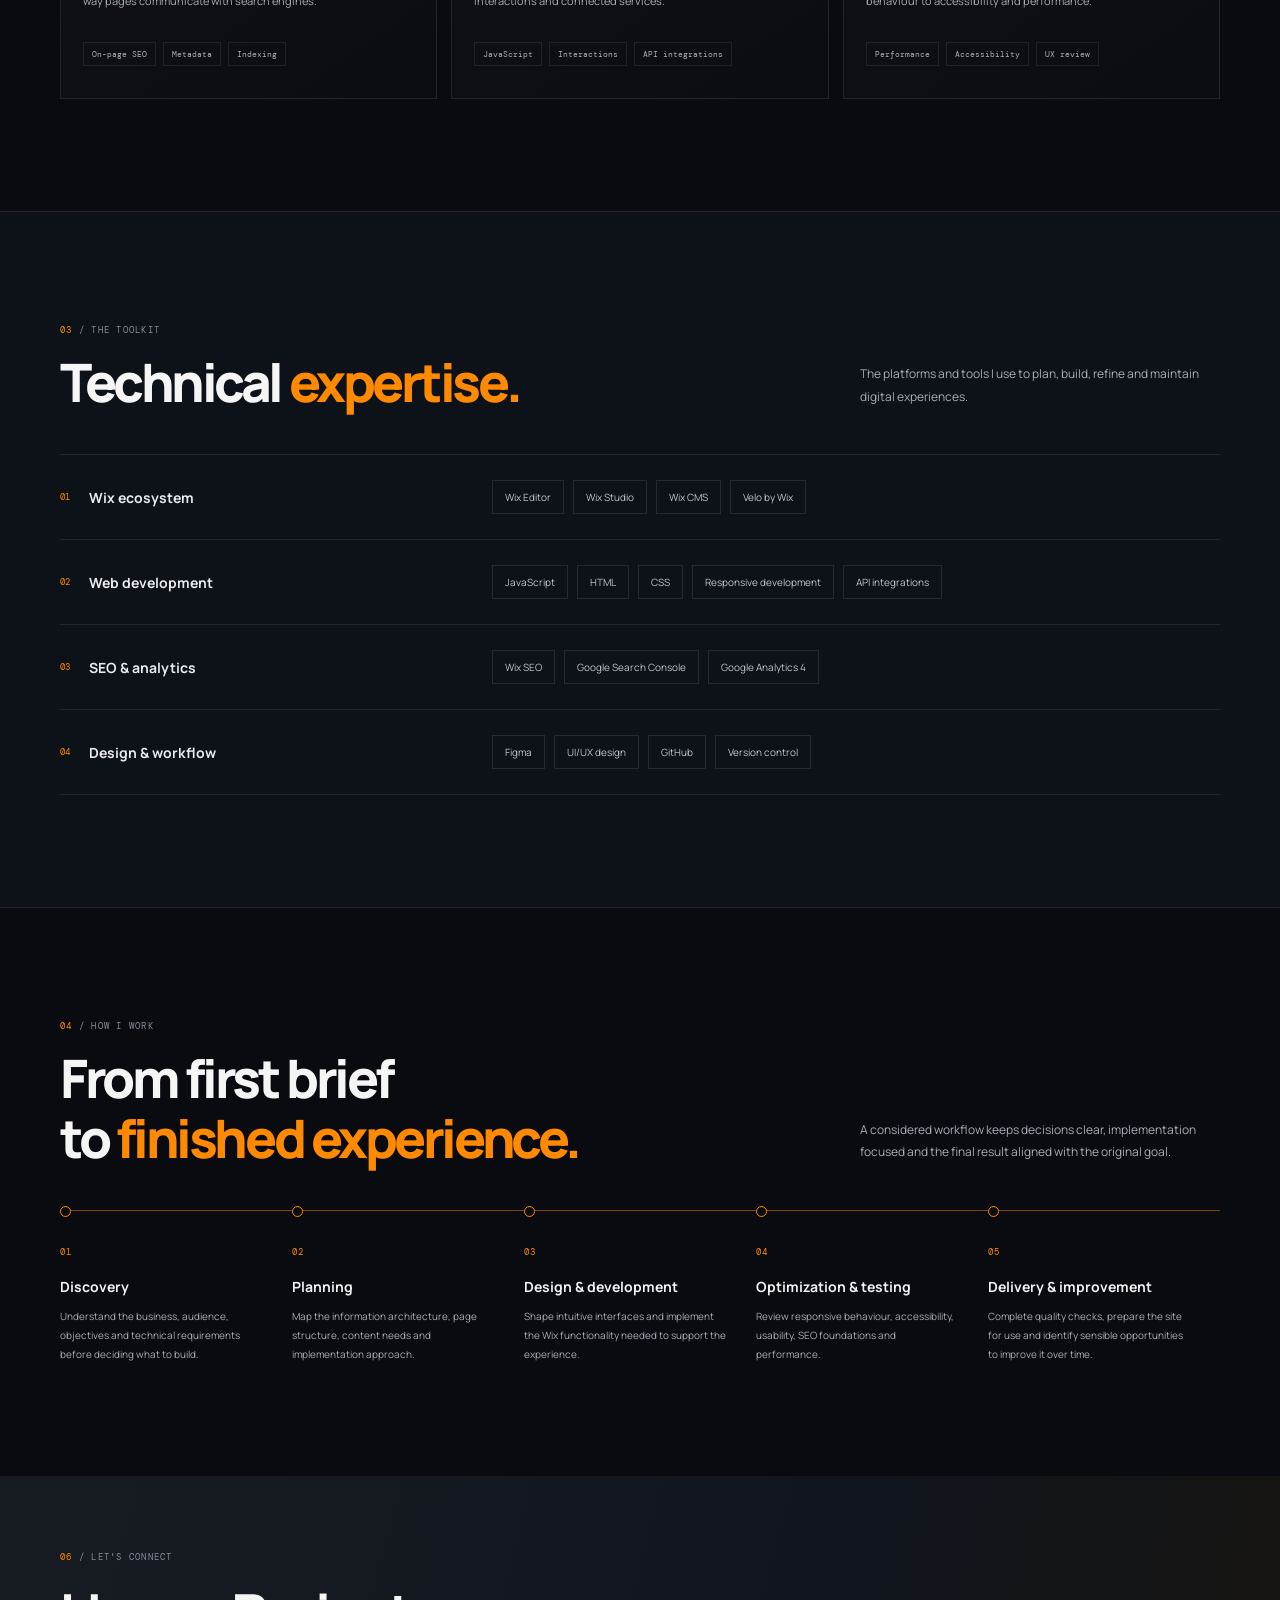
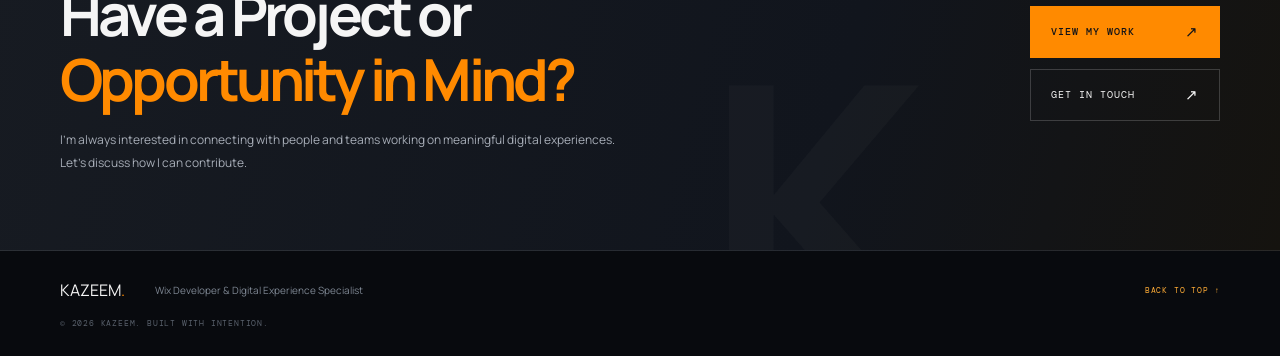
==== commit 30ca733c: "Use updated bold portfolio logo in header" ====
--- a/index.html
+++ b/index.html
@@ -19,7 +19,7 @@
     <a class="skip-link" href="#main">Skip to content</a>
     <header class="site-header">
       <div class="header-inner">
-        <a class="wordmark" href="#home" aria-label="Kazeem, home"><img src="./logo.png" alt="Kazeem" /></a>
+        <a class="wordmark" href="#home" aria-label="Kazeem, home"><img src="./logo__1_-removebg-preview.png" alt="Kazeem" /></a>
         <button class="menu-toggle" type="button" aria-label="Open navigation" aria-expanded="false" aria-controls="primary-navigation">
           <span></span><span></span>
         </button>
--- a/styles.css
+++ b/styles.css
@@ -53,7 +53,10 @@
   min-height: 88px; display: grid; grid-template-columns: 1fr auto 1fr;
   align-items: center; gap: 30px;
 }
-.wordmark { width: fit-content; font-size: 17px; font-weight: 800; letter-spacing: .19em; }
+.wordmark { width: fit-content; display: inline-flex; align-items: center; }
+.wordmark img { display: block; width: 138px; height: auto; max-height: 54px; object-fit: contain; object-position: left center; }
+@media (max-width: 620px) { .wordmark img { width: 112px; max-height: 46px; } }
+@media (max-width: 380px) { .wordmark img { width: 100px; max-height: 42px; } }
 .wordmark span, .name-period { color: var(--orange); }
 .primary-navigation { display: flex; align-items: center; gap: clamp(18px, 2.1vw, 34px); }
 .nav-link { position: relative; padding: 10px 0; color: #9299a4; font-size: 11px; font-weight: 600; letter-spacing: .035em; transition: color .2s ease; }
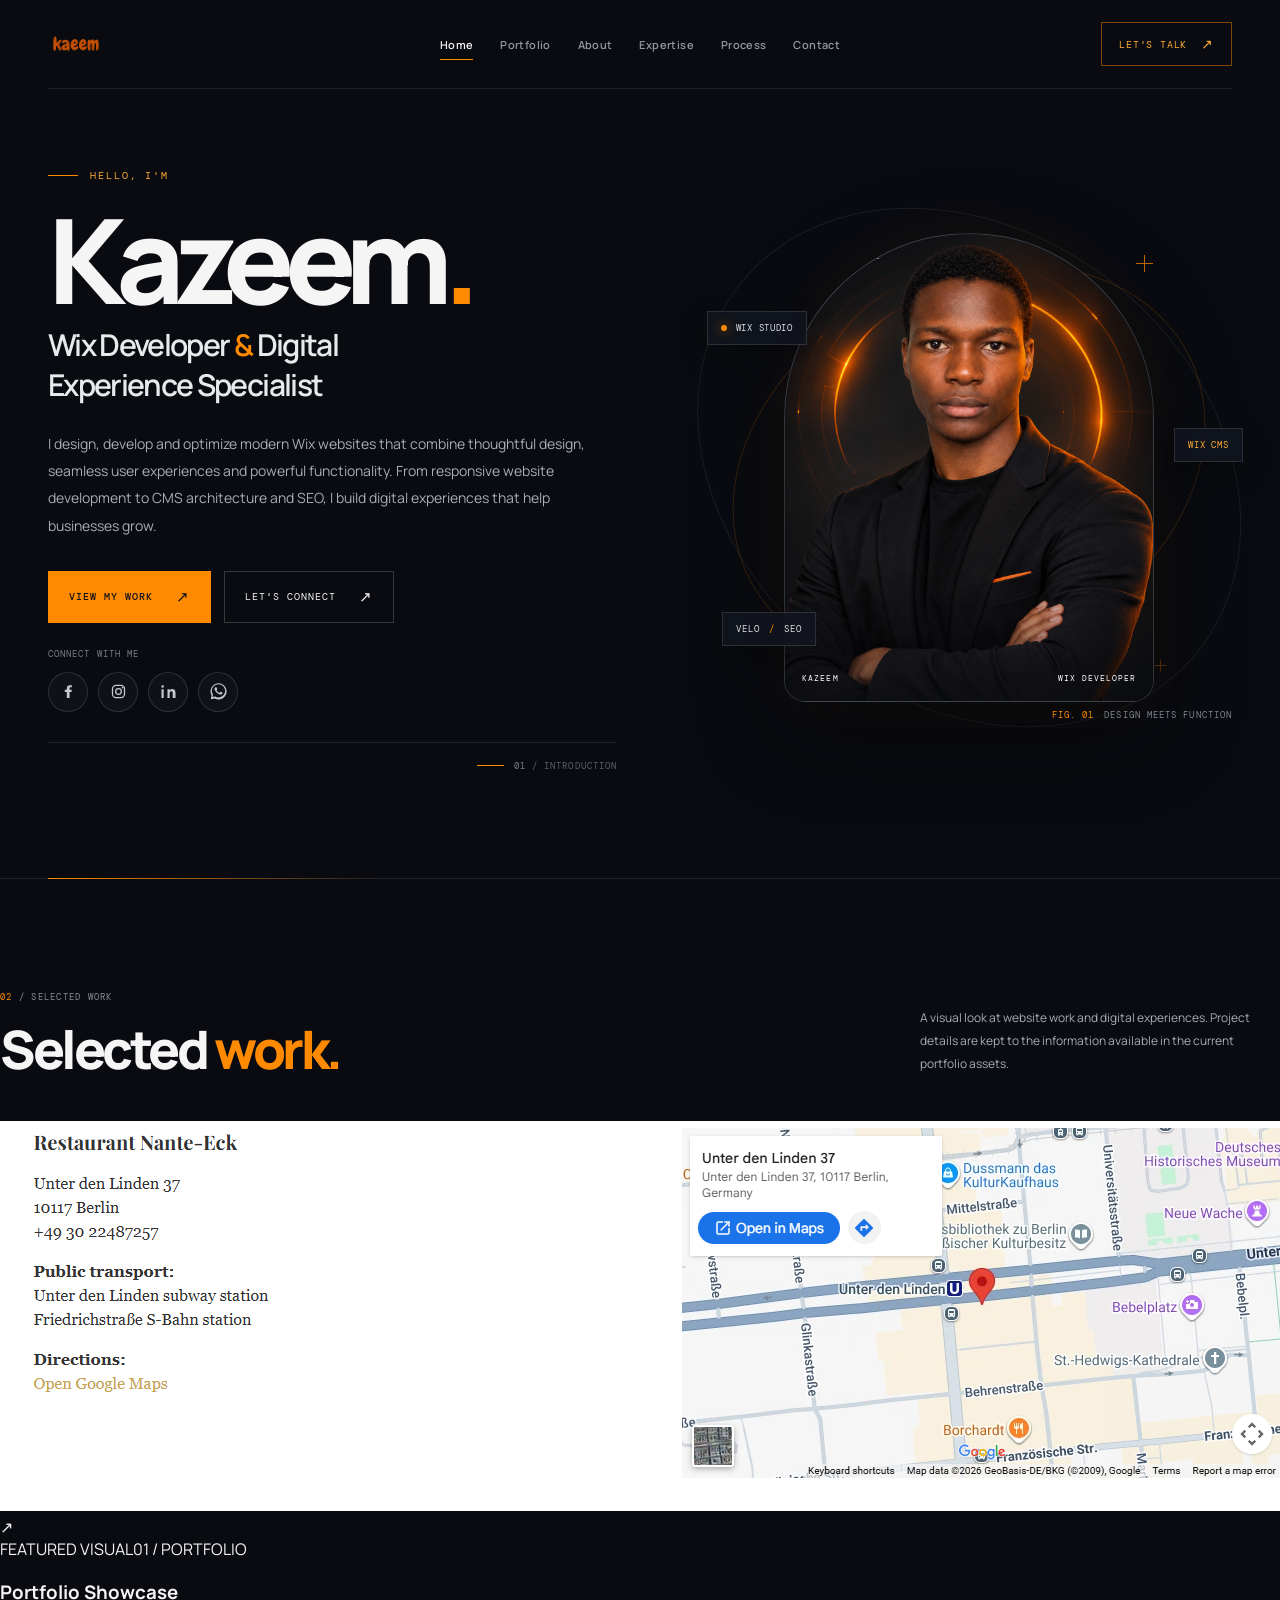
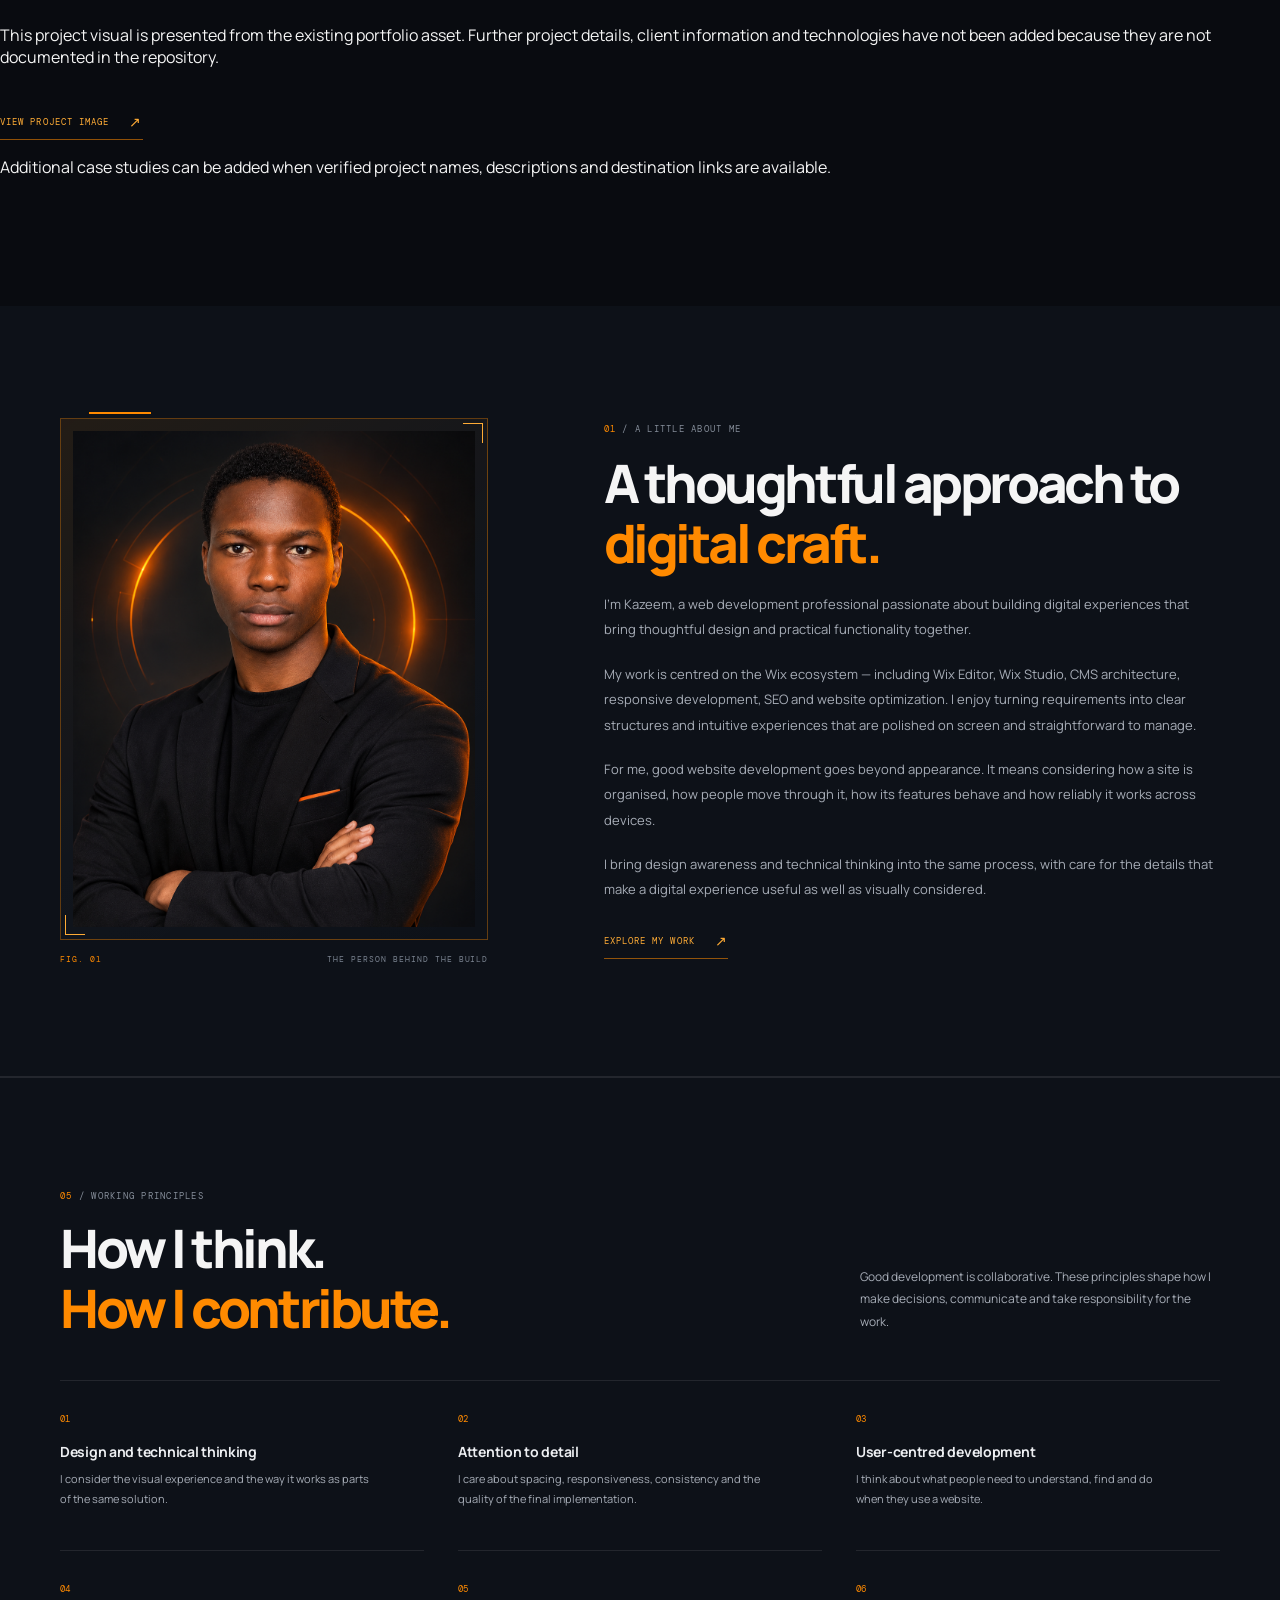
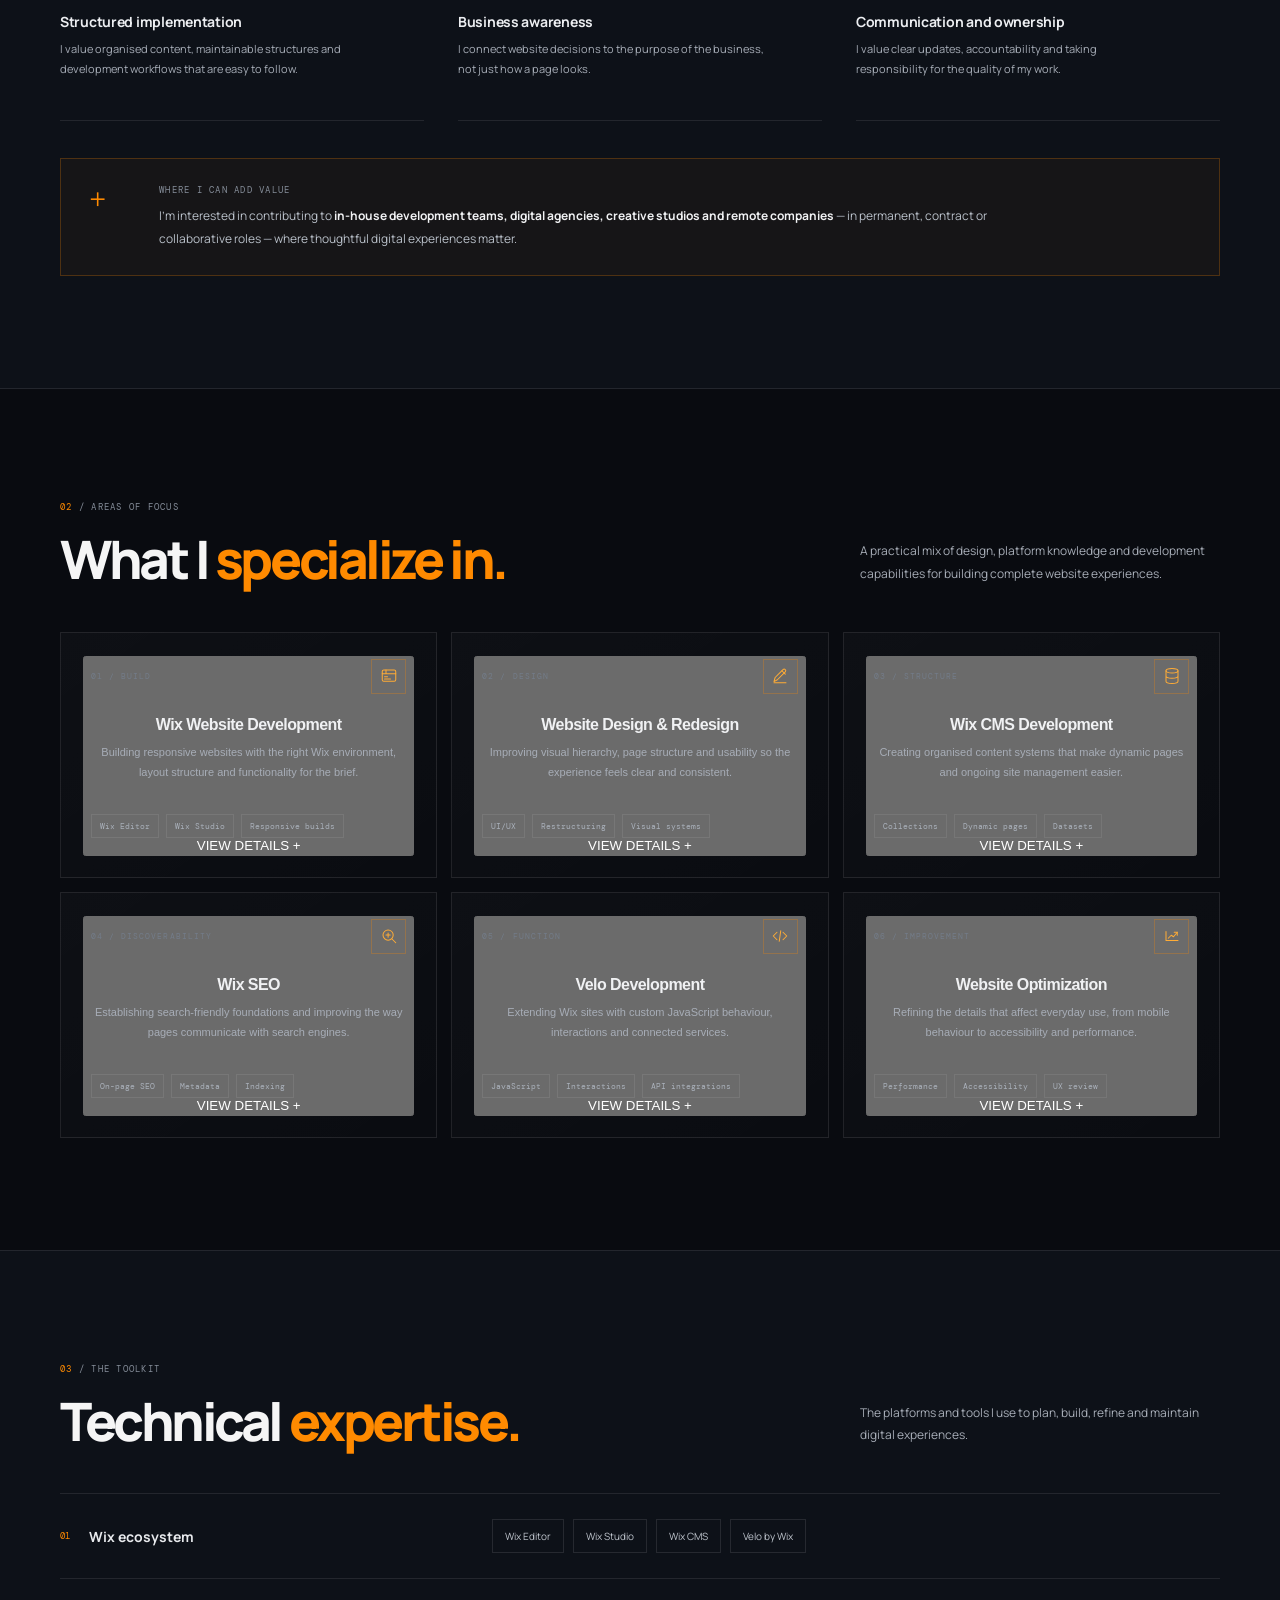
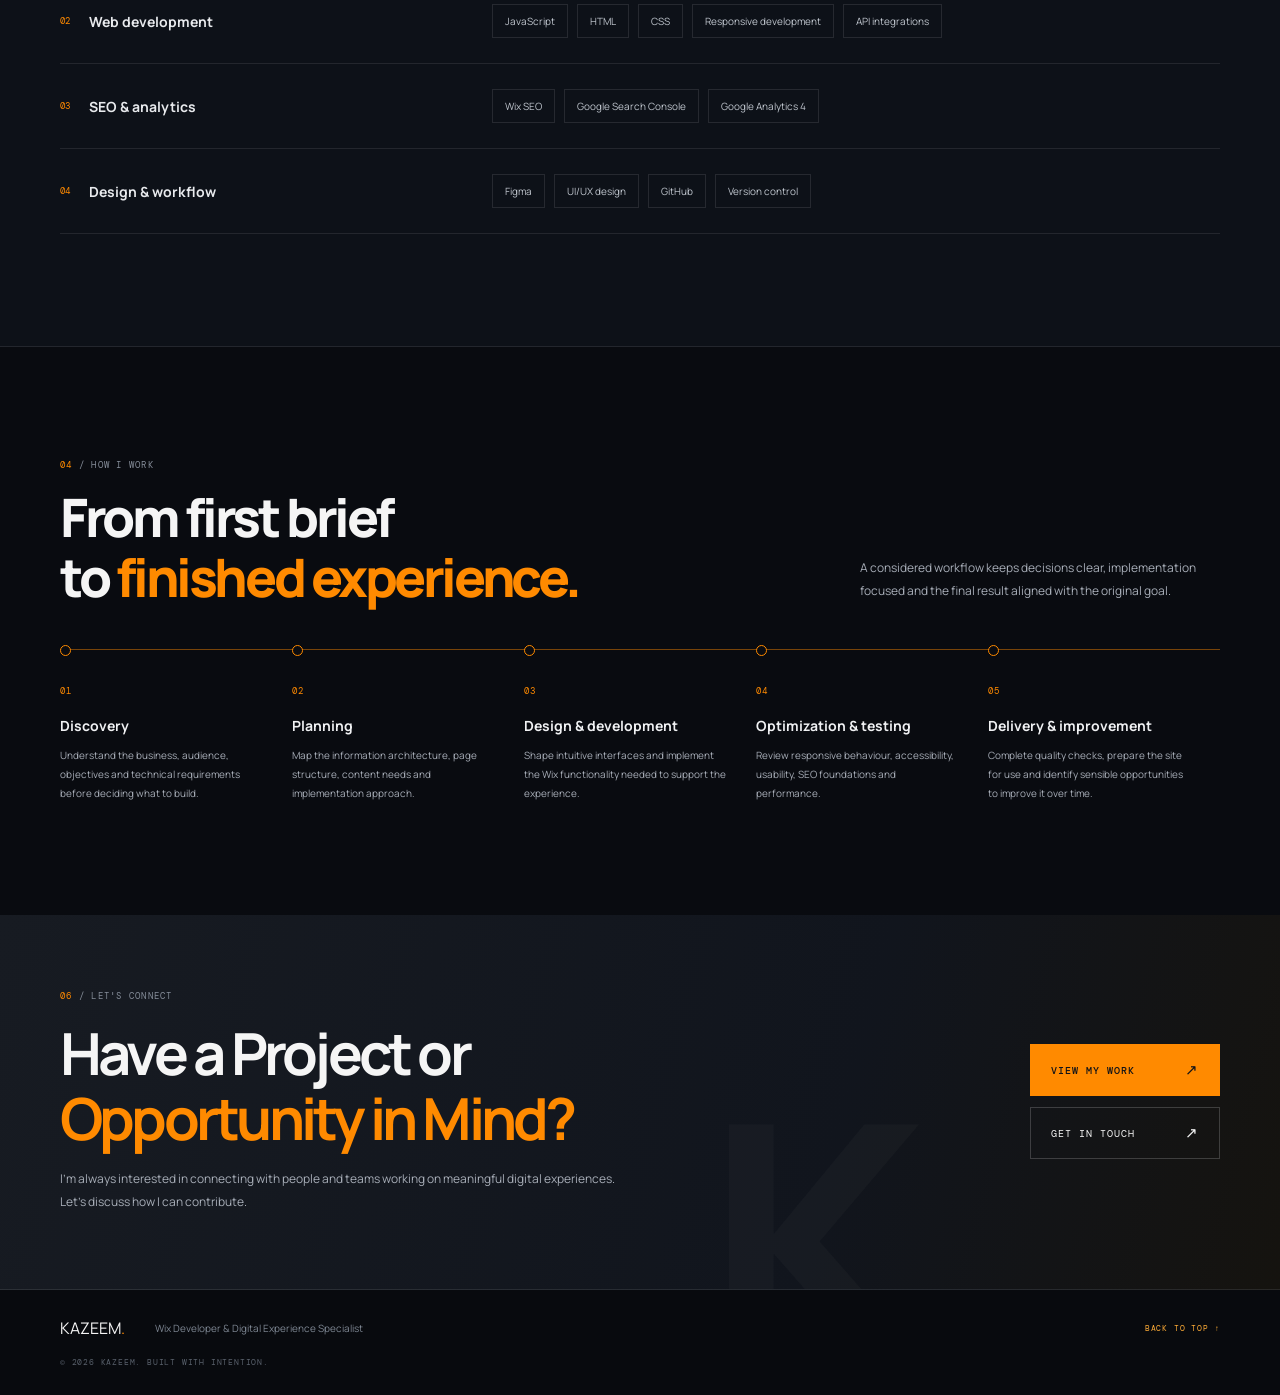
==== commit fb42ae38: "Add portfolio showcase and expertise disclosure controls" ====
--- a/index.html
+++ b/index.html
@@ -25,6 +25,7 @@
         </button>
         <nav class="primary-navigation" id="primary-navigation" aria-label="Main navigation">
           <a class="nav-link is-active" href="#home" aria-current="page">Home</a>
+          <a class="nav-link" href="#portfolio">Portfolio</a>
           <a class="nav-link" href="#about">About</a>
           <a class="nav-link" href="#expertise">Expertise</a>
           <a class="nav-link" href="#process">Process</a>
@@ -44,7 +45,7 @@
             <p class="hero-description">I design, develop and optimize modern Wix websites that combine thoughtful design, seamless user experiences and powerful functionality. From responsive website development to CMS architecture and SEO, I build digital experiences that help businesses grow.</p>
 
             <div class="hero-actions">
-              <a class="button button-primary" href="#expertise">VIEW MY WORK <span aria-hidden="true">↗</span></a>
+              <a class="button button-primary" href="#portfolio">VIEW MY WORK <span aria-hidden="true">↗</span></a>
               <a class="button button-secondary" href="#contact">LET'S CONNECT <span aria-hidden="true">↗</span></a>
             </div>
 
@@ -96,6 +97,31 @@
       </section>
 
 
+      <section class="projects-section section-pad" id="portfolio" aria-labelledby="projects-title">
+        <div class="projects-shell">
+          <div class="section-heading" data-reveal>
+            <div>
+              <p class="section-kicker"><span>02</span> / SELECTED WORK</p>
+              <h2 id="projects-title">Selected <span>work.</span></h2>
+            </div>
+            <p class="section-aside">A visual look at website work and digital experiences. Project details are kept to the information available in the current portfolio assets.</p>
+          </div>
+          <article class="project-feature" data-reveal>
+            <a class="project-image-link" href="./portfolio.png" target="_blank" rel="noopener noreferrer" aria-label="Open portfolio showcase image">
+              <img class="project-image" src="./portfolio.png" alt="Portfolio showcase visual" loading="lazy" decoding="async" />
+              <span class="project-image-open" aria-hidden="true">↗</span>
+            </a>
+            <div class="project-feature-copy">
+              <div class="project-meta"><span>FEATURED VISUAL</span><span>01 / PORTFOLIO</span></div>
+              <h3>Portfolio Showcase</h3>
+              <p>This project visual is presented from the existing portfolio asset. Further project details, client information and technologies have not been added because they are not documented in the repository.</p>
+              <a class="text-link" href="./portfolio.png" target="_blank" rel="noopener noreferrer">VIEW PROJECT IMAGE <span aria-hidden="true">↗</span></a>
+            </div>
+          </article>
+          <p class="projects-note">Additional case studies can be added when verified project names, descriptions and destination links are available.</p>
+        </div>
+      </section>
+
       <section class="story-section section-pad" id="about" aria-labelledby="story-title">
         <div class="about-shell story-grid">
           <div class="story-portrait-wrap" data-reveal>
@@ -144,28 +170,52 @@
           </div>
           <div class="specialty-grid">
             <article class="specialty-card" data-reveal>
+              <button class="specialty-trigger" type="button" aria-expanded="false" aria-controls="expertise-detail-1">
               <div class="card-topline"><span>01 / BUILD</span><span class="capability-icon" aria-hidden="true"><svg viewBox="0 0 24 24"><rect x="3" y="4" width="18" height="15" rx="2"/><path d="M3 9h18M8 4v5m-2 4h4m-4 3h8"/></svg></span></div>
               <h3>Wix Website Development</h3><p>Building responsive websites with the right Wix environment, layout structure and functionality for the brief.</p><div class="card-tags"><span>Wix Editor</span><span>Wix Studio</span><span>Responsive builds</span></div>
-            </article>
-            <article class="specialty-card" data-reveal>
+              <span class="expertise-action" aria-hidden="true">VIEW DETAILS <span>+</span></span>
+              </button>
+              <div class="expertise-detail" id="expertise-detail-1" hidden></div>
+            </article>
+            <article class="specialty-card" data-reveal>
+              <button class="specialty-trigger" type="button" aria-expanded="false" aria-controls="expertise-detail-2">
               <div class="card-topline"><span>02 / DESIGN</span><span class="capability-icon" aria-hidden="true"><svg viewBox="0 0 24 24"><path d="M4 19.5 5.5 14 16 3.5a2.1 2.1 0 0 1 3 3L8.5 17 4 19.5Z"/><path d="m14.5 5 4.5 4.5M4 21h16"/></svg></span></div>
               <h3>Website Design &amp; Redesign</h3><p>Improving visual hierarchy, page structure and usability so the experience feels clear and consistent.</p><div class="card-tags"><span>UI/UX</span><span>Restructuring</span><span>Visual systems</span></div>
-            </article>
-            <article class="specialty-card" data-reveal>
+              <span class="expertise-action" aria-hidden="true">VIEW DETAILS <span>+</span></span>
+              </button>
+              <div class="expertise-detail" id="expertise-detail-2" hidden></div>
+            </article>
+            <article class="specialty-card" data-reveal>
+              <button class="specialty-trigger" type="button" aria-expanded="false" aria-controls="expertise-detail-3">
               <div class="card-topline"><span>03 / STRUCTURE</span><span class="capability-icon" aria-hidden="true"><svg viewBox="0 0 24 24"><ellipse cx="12" cy="5" rx="8" ry="3"/><path d="M4 5v7c0 1.7 3.6 3 8 3s8-1.3 8-3V5M4 12v7c0 1.7 3.6 3 8 3s8-1.3 8-3v-7"/></svg></span></div>
               <h3>Wix CMS Development</h3><p>Creating organised content systems that make dynamic pages and ongoing site management easier.</p><div class="card-tags"><span>Collections</span><span>Dynamic pages</span><span>Datasets</span></div>
-            </article>
-            <article class="specialty-card" data-reveal>
+              <span class="expertise-action" aria-hidden="true">VIEW DETAILS <span>+</span></span>
+              </button>
+              <div class="expertise-detail" id="expertise-detail-3" hidden></div>
+            </article>
+            <article class="specialty-card" data-reveal>
+              <button class="specialty-trigger" type="button" aria-expanded="false" aria-controls="expertise-detail-4">
               <div class="card-topline"><span>04 / DISCOVERABILITY</span><span class="capability-icon" aria-hidden="true"><svg viewBox="0 0 24 24"><circle cx="10.8" cy="10.8" r="6.8"/><path d="m16 16 5 5M8 10.8h5.6M10.8 8v5.6"/></svg></span></div>
               <h3>Wix SEO</h3><p>Establishing search-friendly foundations and improving the way pages communicate with search engines.</p><div class="card-tags"><span>On-page SEO</span><span>Metadata</span><span>Indexing</span></div>
-            </article>
-            <article class="specialty-card" data-reveal>
+              <span class="expertise-action" aria-hidden="true">VIEW DETAILS <span>+</span></span>
+              </button>
+              <div class="expertise-detail" id="expertise-detail-4" hidden></div>
+            </article>
+            <article class="specialty-card" data-reveal>
+              <button class="specialty-trigger" type="button" aria-expanded="false" aria-controls="expertise-detail-5">
               <div class="card-topline"><span>05 / FUNCTION</span><span class="capability-icon" aria-hidden="true"><svg viewBox="0 0 24 24"><path d="m8 7-5 5 5 5m8-10 5 5-5 5m-3-12-2 14"/></svg></span></div>
               <h3>Velo Development</h3><p>Extending Wix sites with custom JavaScript behaviour, interactions and connected services.</p><div class="card-tags"><span>JavaScript</span><span>Interactions</span><span>API integrations</span></div>
-            </article>
-            <article class="specialty-card" data-reveal>
+              <span class="expertise-action" aria-hidden="true">VIEW DETAILS <span>+</span></span>
+              </button>
+              <div class="expertise-detail" id="expertise-detail-5" hidden></div>
+            </article>
+            <article class="specialty-card" data-reveal>
+              <button class="specialty-trigger" type="button" aria-expanded="false" aria-controls="expertise-detail-6">
               <div class="card-topline"><span>06 / IMPROVEMENT</span><span class="capability-icon" aria-hidden="true"><svg viewBox="0 0 24 24"><path d="M4 18V6m0 12h16M7 15l4-4 3 2 5-6"/><path d="M15 7h4v4"/></svg></span></div>
               <h3>Website Optimization</h3><p>Refining the details that affect everyday use, from mobile behaviour to accessibility and performance.</p><div class="card-tags"><span>Performance</span><span>Accessibility</span><span>UX review</span></div>
+              <span class="expertise-action" aria-hidden="true">VIEW DETAILS <span>+</span></span>
+              </button>
+              <div class="expertise-detail" id="expertise-detail-6" hidden></div>
             </article>
           </div>
         </div>
--- a/styles.css
+++ b/styles.css
@@ -54,9 +54,9 @@
   align-items: center; gap: 30px;
 }
 .wordmark { width: fit-content; display: inline-flex; align-items: center; }
-.wordmark img { display: block; width: 138px; height: auto; max-height: 54px; object-fit: contain; object-position: left center; }
-@media (max-width: 620px) { .wordmark img { width: 112px; max-height: 46px; } }
-@media (max-width: 380px) { .wordmark img { width: 100px; max-height: 42px; } }
+.wordmark img { display: block; width: 156px; height: auto; max-height: 56px; object-fit: contain; object-position: left center; }
+@media (max-width: 620px) { .wordmark img { width: 116px; max-height: 46px; } }
+@media (max-width: 380px) { .wordmark img { width: 104px; max-height: 42px; } }
 .wordmark span, .name-period { color: var(--orange); }
 .primary-navigation { display: flex; align-items: center; gap: clamp(18px, 2.1vw, 34px); }
 .nav-link { position: relative; padding: 10px 0; color: #9299a4; font-size: 11px; font-weight: 600; letter-spacing: .035em; transition: color .2s ease; }
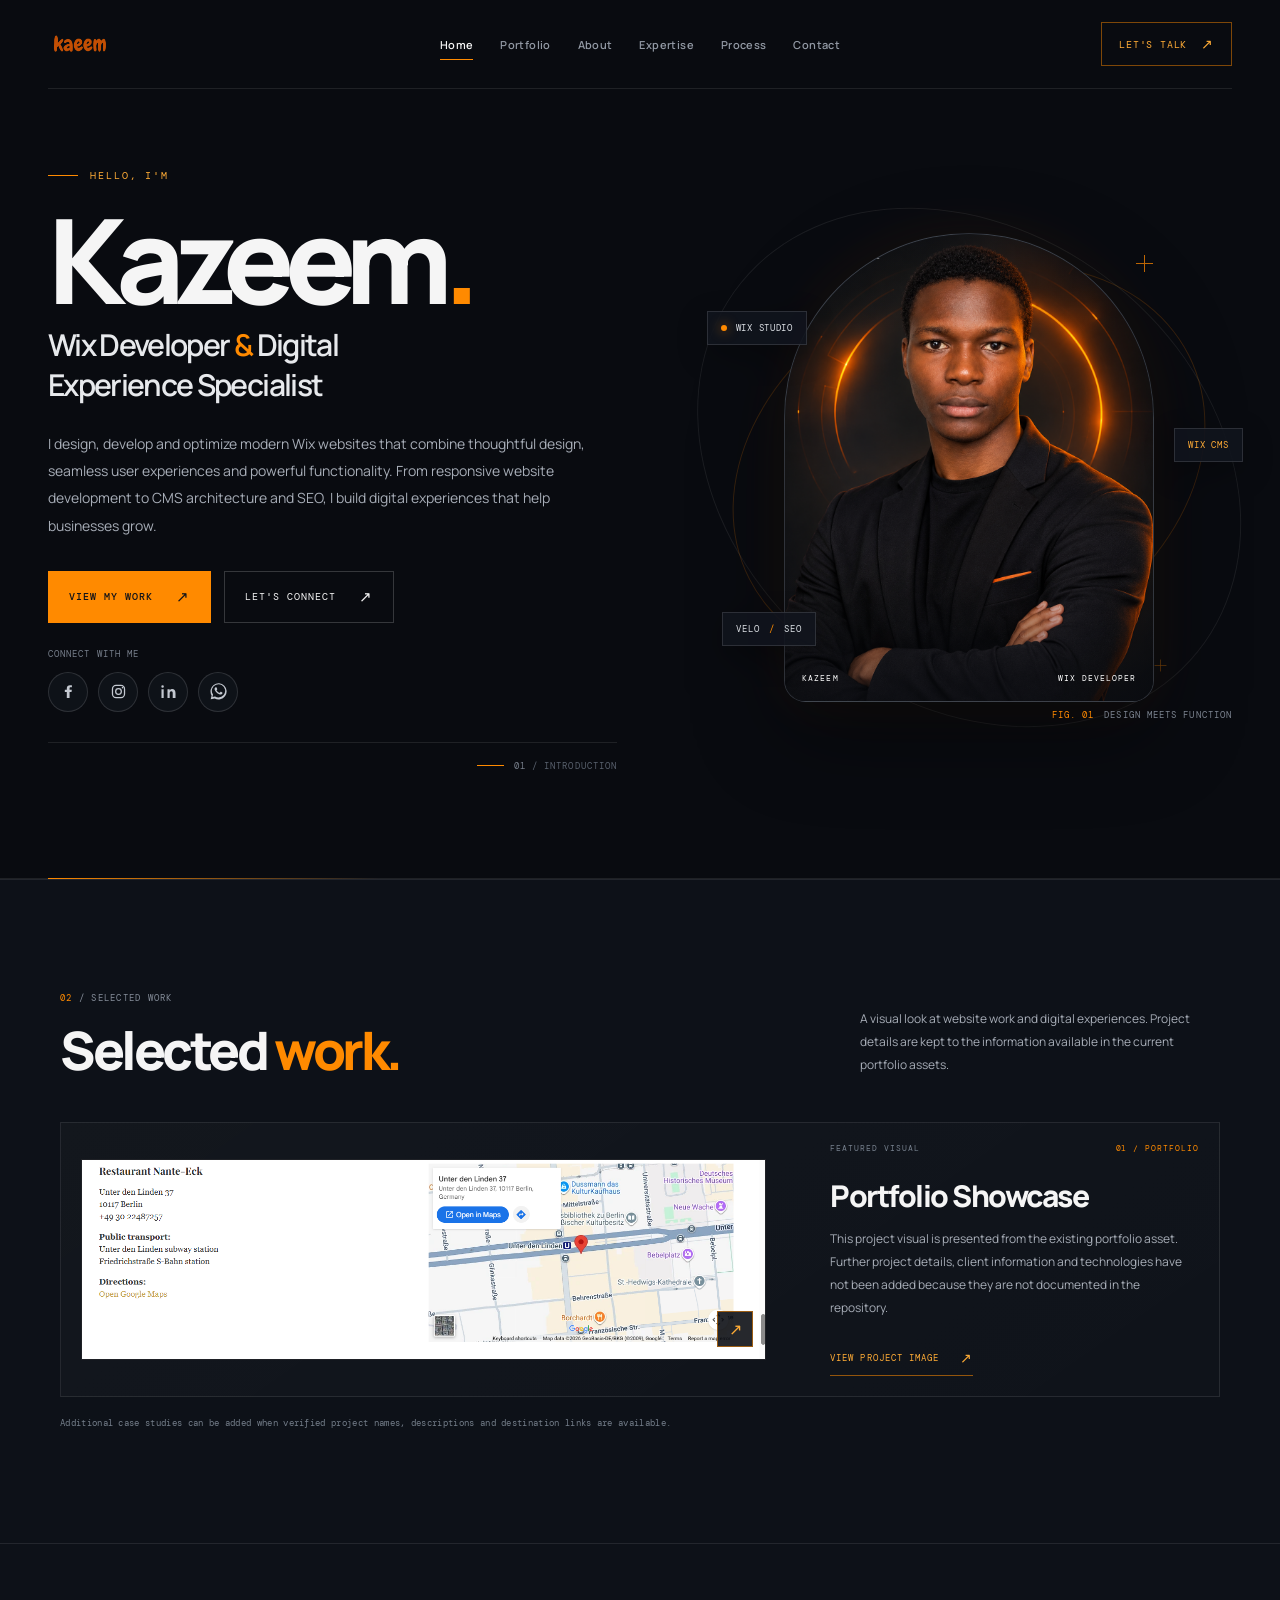
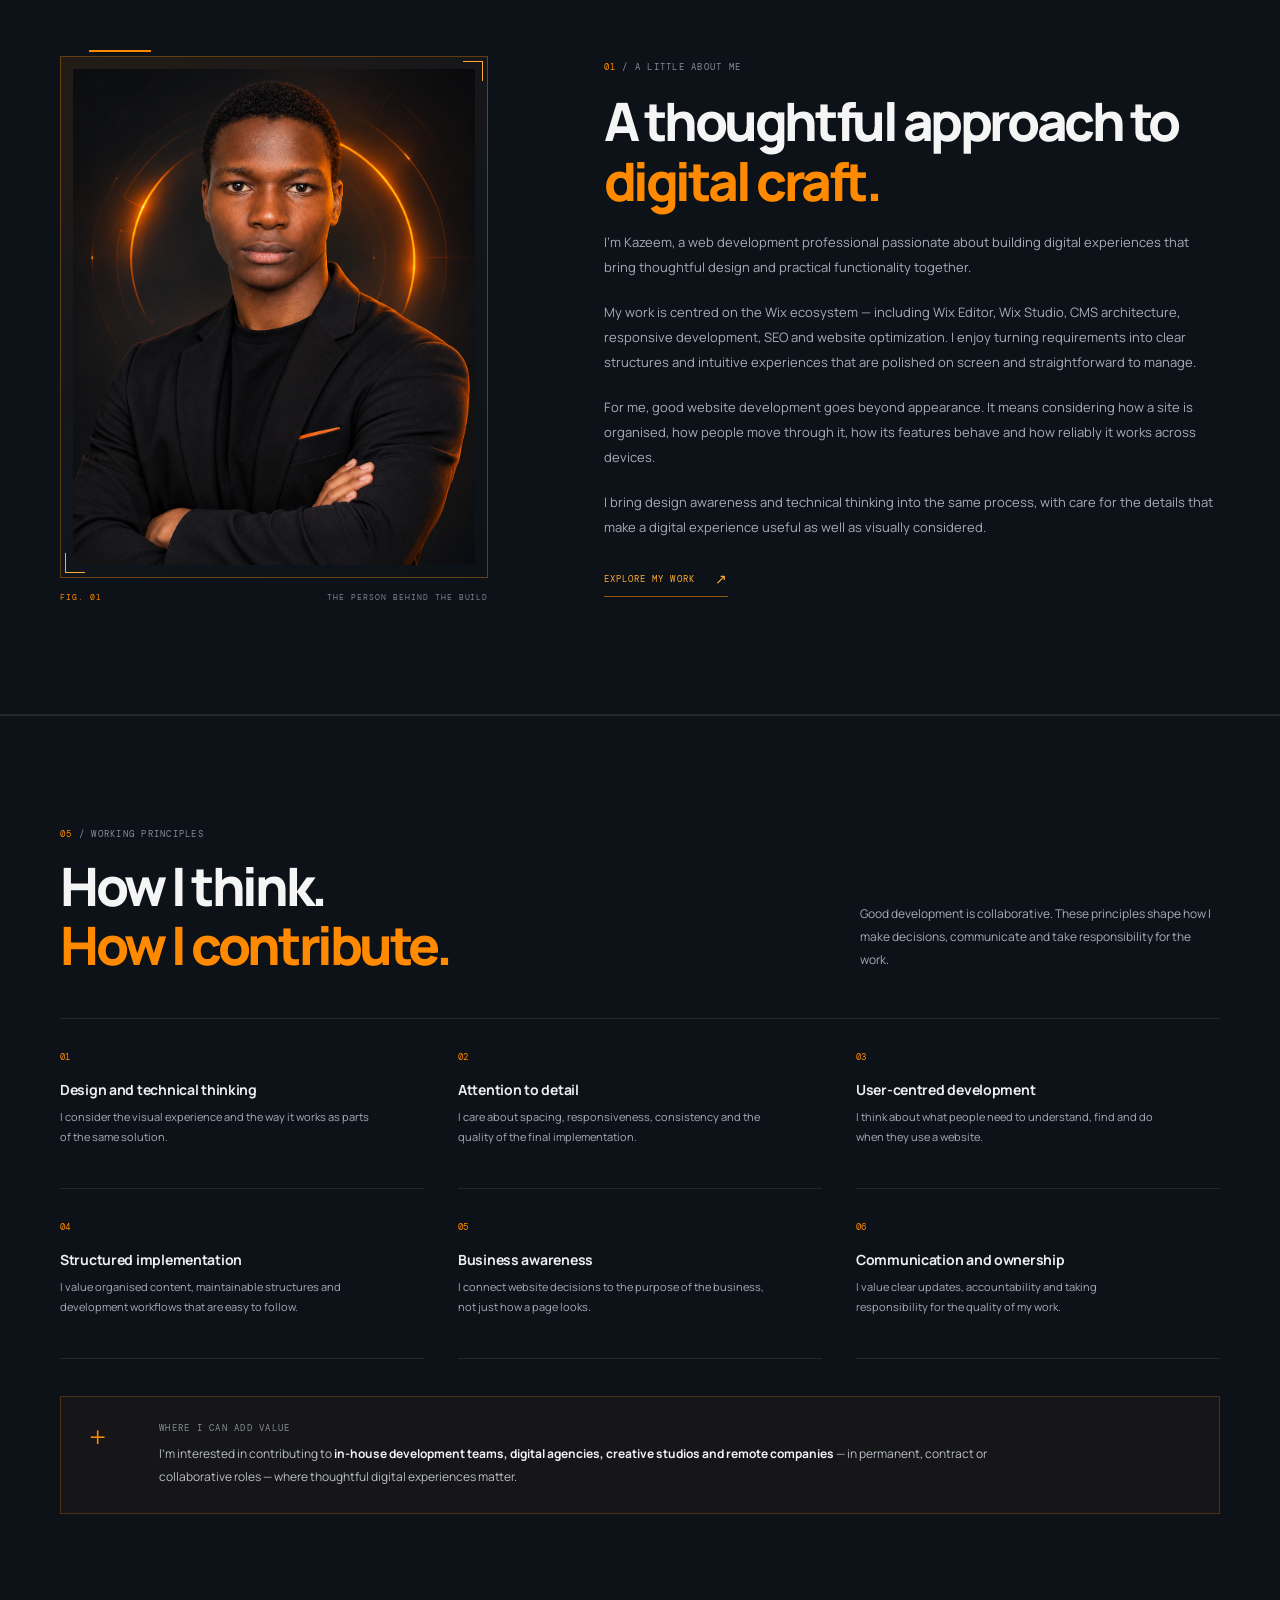
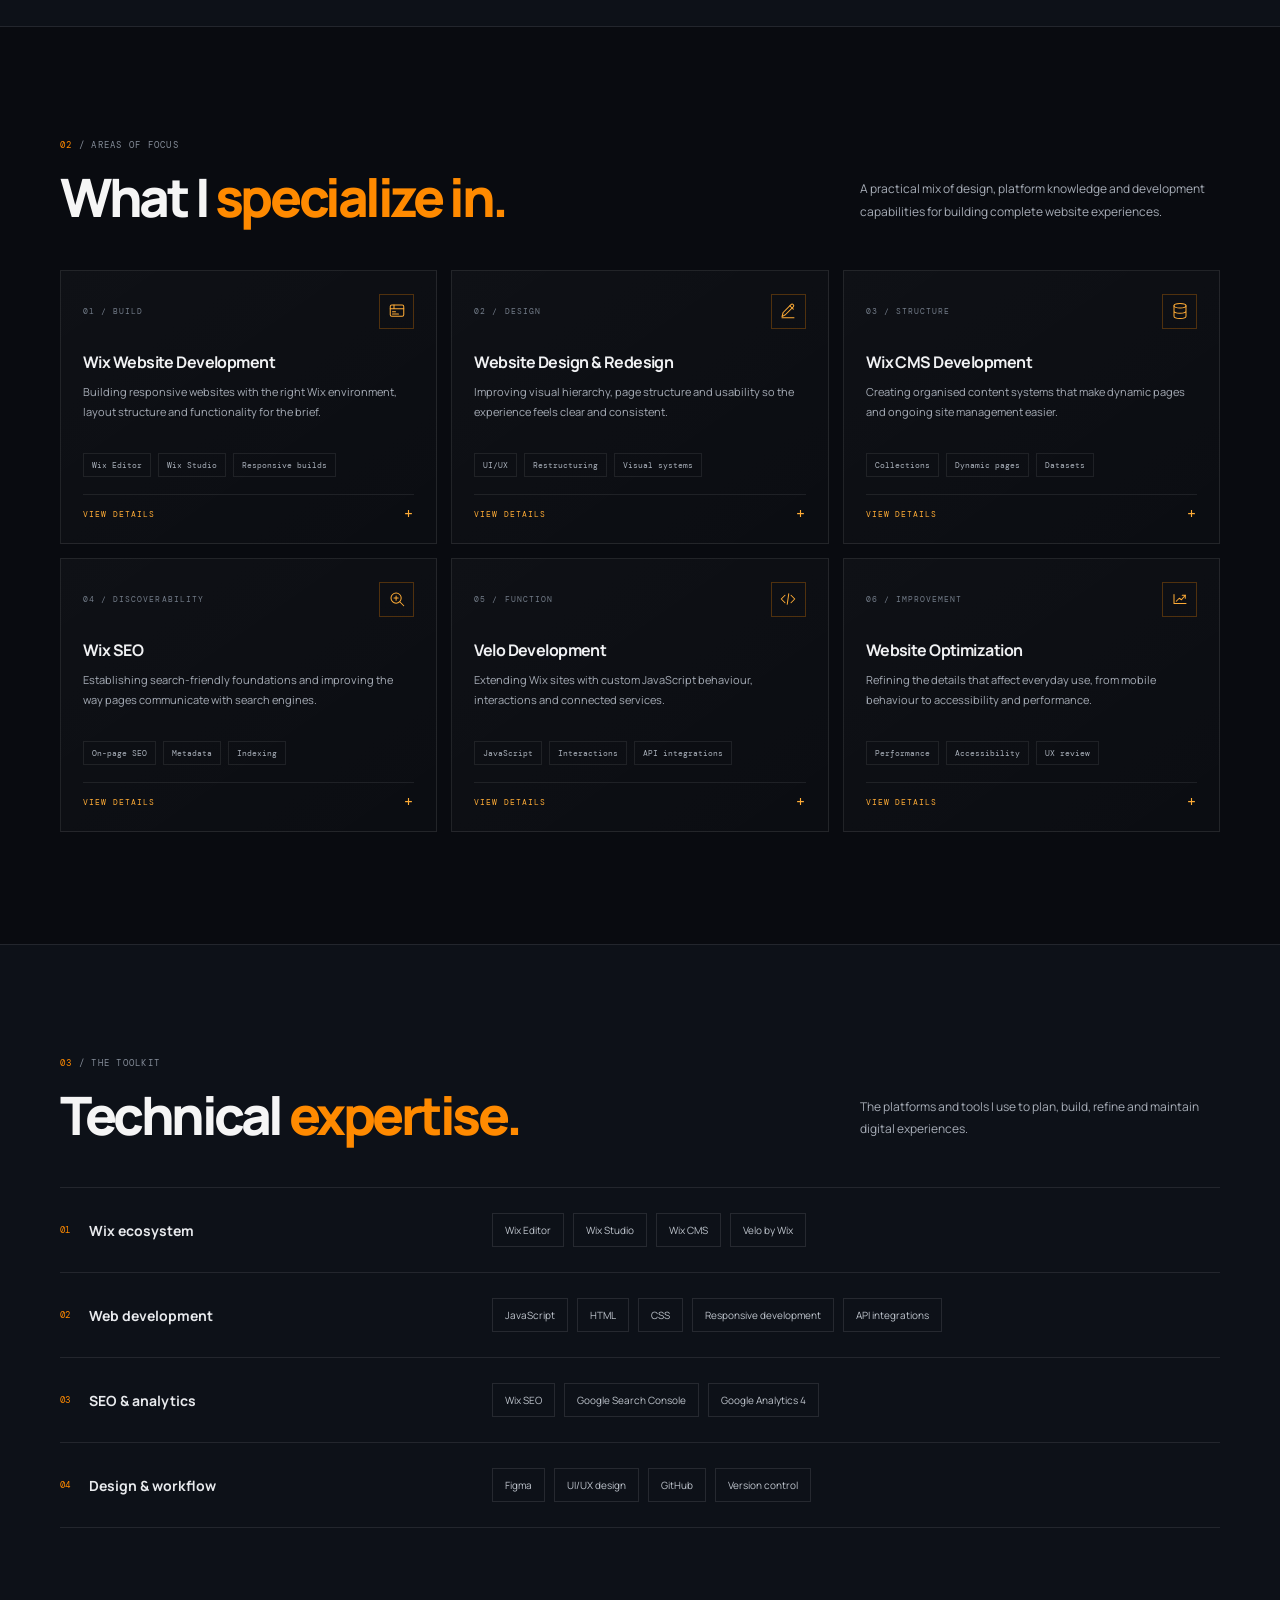
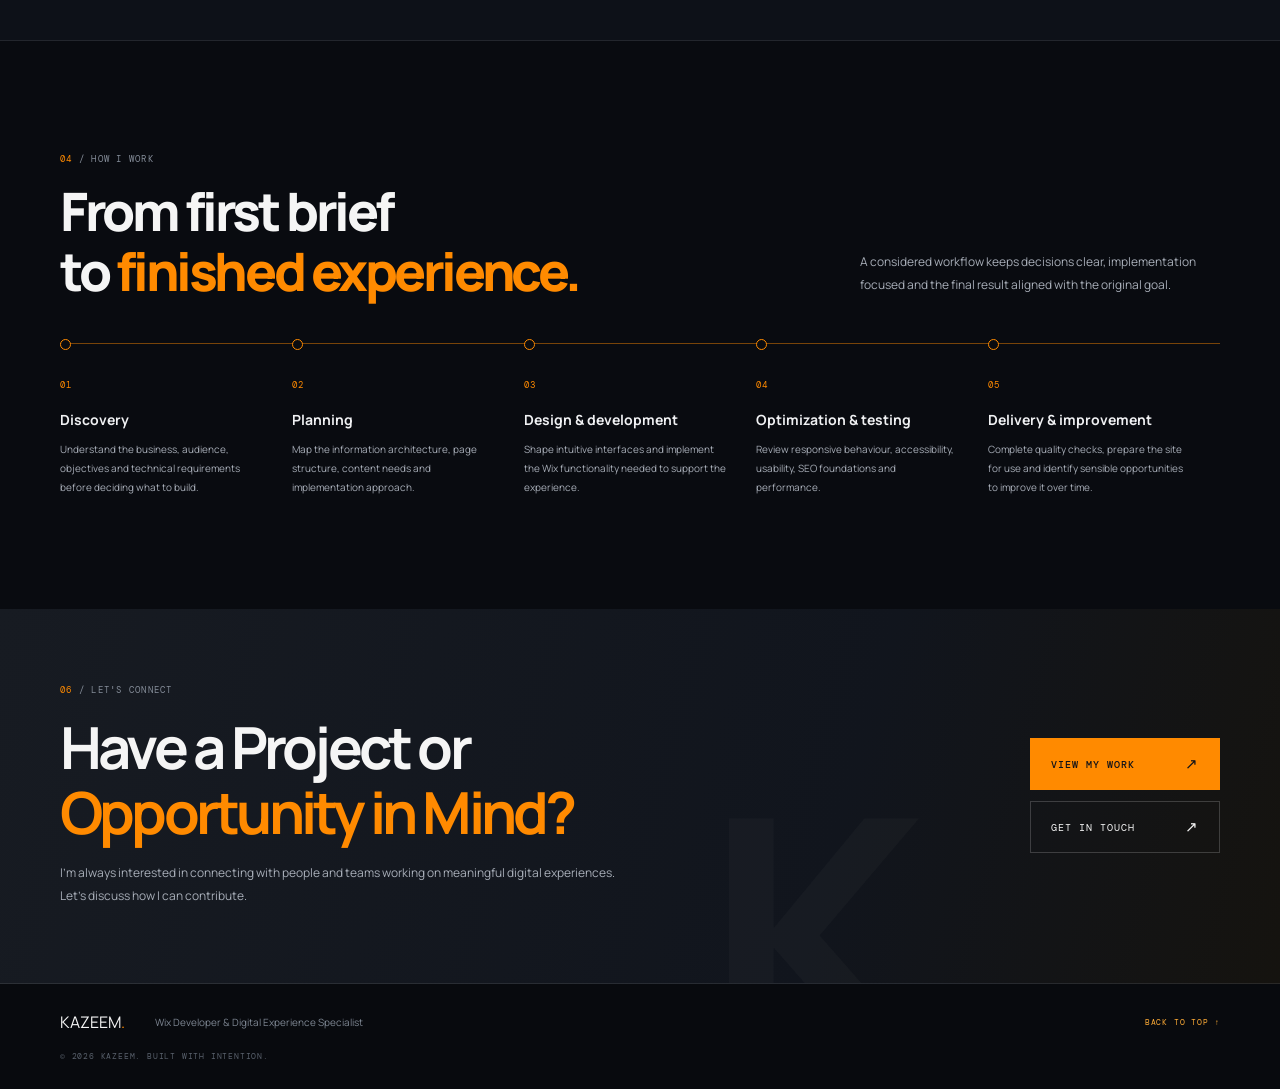
==== commit b5375e74: "Add grounded detail to expertise disclosures" ====
--- a/index.html
+++ b/index.html
@@ -175,7 +175,7 @@
               <h3>Wix Website Development</h3><p>Building responsive websites with the right Wix environment, layout structure and functionality for the brief.</p><div class="card-tags"><span>Wix Editor</span><span>Wix Studio</span><span>Responsive builds</span></div>
               <span class="expertise-action" aria-hidden="true">VIEW DETAILS <span>+</span></span>
               </button>
-              <div class="expertise-detail" id="expertise-detail-1" hidden></div>
+              <div class="expertise-detail" id="expertise-detail-1" hidden><p>Builds responsive Wix websites using Wix Editor or Wix Studio, with attention to the brief, page structure and core functionality.</p></div>
             </article>
             <article class="specialty-card" data-reveal>
               <button class="specialty-trigger" type="button" aria-expanded="false" aria-controls="expertise-detail-2">
@@ -183,7 +183,7 @@
               <h3>Website Design &amp; Redesign</h3><p>Improving visual hierarchy, page structure and usability so the experience feels clear and consistent.</p><div class="card-tags"><span>UI/UX</span><span>Restructuring</span><span>Visual systems</span></div>
               <span class="expertise-action" aria-hidden="true">VIEW DETAILS <span>+</span></span>
               </button>
-              <div class="expertise-detail" id="expertise-detail-2" hidden></div>
+              <div class="expertise-detail" id="expertise-detail-2" hidden><p>Improves visual hierarchy, page structure and usability so the website feels clear and consistent.</p></div>
             </article>
             <article class="specialty-card" data-reveal>
               <button class="specialty-trigger" type="button" aria-expanded="false" aria-controls="expertise-detail-3">
@@ -191,7 +191,7 @@
               <h3>Wix CMS Development</h3><p>Creating organised content systems that make dynamic pages and ongoing site management easier.</p><div class="card-tags"><span>Collections</span><span>Dynamic pages</span><span>Datasets</span></div>
               <span class="expertise-action" aria-hidden="true">VIEW DETAILS <span>+</span></span>
               </button>
-              <div class="expertise-detail" id="expertise-detail-3" hidden></div>
+              <div class="expertise-detail" id="expertise-detail-3" hidden><p>Organises site content with Wix CMS collections, dynamic pages and datasets to support ongoing management.</p></div>
             </article>
             <article class="specialty-card" data-reveal>
               <button class="specialty-trigger" type="button" aria-expanded="false" aria-controls="expertise-detail-4">
@@ -199,7 +199,7 @@
               <h3>Wix SEO</h3><p>Establishing search-friendly foundations and improving the way pages communicate with search engines.</p><div class="card-tags"><span>On-page SEO</span><span>Metadata</span><span>Indexing</span></div>
               <span class="expertise-action" aria-hidden="true">VIEW DETAILS <span>+</span></span>
               </button>
-              <div class="expertise-detail" id="expertise-detail-4" hidden></div>
+              <div class="expertise-detail" id="expertise-detail-4" hidden><p>Establishes on-page SEO foundations through metadata, indexing and search-friendly page structure.</p></div>
             </article>
             <article class="specialty-card" data-reveal>
               <button class="specialty-trigger" type="button" aria-expanded="false" aria-controls="expertise-detail-5">
@@ -207,7 +207,7 @@
               <h3>Velo Development</h3><p>Extending Wix sites with custom JavaScript behaviour, interactions and connected services.</p><div class="card-tags"><span>JavaScript</span><span>Interactions</span><span>API integrations</span></div>
               <span class="expertise-action" aria-hidden="true">VIEW DETAILS <span>+</span></span>
               </button>
-              <div class="expertise-detail" id="expertise-detail-5" hidden></div>
+              <div class="expertise-detail" id="expertise-detail-5" hidden><p>Adds custom JavaScript behaviour, interactions and connected services through Velo by Wix.</p></div>
             </article>
             <article class="specialty-card" data-reveal>
               <button class="specialty-trigger" type="button" aria-expanded="false" aria-controls="expertise-detail-6">
@@ -215,7 +215,7 @@
               <h3>Website Optimization</h3><p>Refining the details that affect everyday use, from mobile behaviour to accessibility and performance.</p><div class="card-tags"><span>Performance</span><span>Accessibility</span><span>UX review</span></div>
               <span class="expertise-action" aria-hidden="true">VIEW DETAILS <span>+</span></span>
               </button>
-              <div class="expertise-detail" id="expertise-detail-6" hidden></div>
+              <div class="expertise-detail" id="expertise-detail-6" hidden><p>Reviews website performance, accessibility, mobile behaviour and user experience to refine everyday use.</p></div>
             </article>
           </div>
         </div>
--- a/styles.css
+++ b/styles.css
@@ -37,6 +37,21 @@
   mask-image: linear-gradient(to bottom, black, transparent 82%);
 }
 a { color: inherit; text-decoration: none; }
+
+/* Portfolio showcase — uses the repository's existing project visual. */
+.projects-section { background: #0d1118; border-block: 1px solid var(--border); }
+.projects-shell { width: min(1160px, calc(100% - 96px)); margin-inline: auto; }
+.project-feature { display: grid; grid-template-columns: minmax(0, 1.3fr) minmax(260px, .7fr); gap: clamp(28px, 5vw, 64px); align-items: center; padding: 20px; border: 1px solid var(--border); background: linear-gradient(145deg, rgba(255,255,255,.025), rgba(255,255,255,.008)); }
+.project-image-link { position: relative; display: block; min-width: 0; overflow: hidden; border: 1px solid rgba(255,255,255,.09); background: #090b10; }
+.project-image { display: block; width: 100%; height: auto; aspect-ratio: 1344 / 390; object-fit: cover; transition: transform .35s ease; }
+.project-image-link:hover .project-image { transform: scale(1.025); }
+.project-image-open { position: absolute; right: 12px; bottom: 12px; display: grid; width: 36px; height: 36px; place-items: center; border: 1px solid rgba(255,138,0,.55); background: rgba(9,11,16,.88); color: var(--orange-light); }
+.project-meta { display: flex; justify-content: space-between; gap: 12px; color: #77818e; font: 8px var(--font-mono); letter-spacing: .12em; }
+.project-meta span:last-child { color: var(--orange); }
+.project-feature-copy h3 { margin: 22px 0 12px; color: var(--text); font-size: clamp(22px, 2.4vw, 30px); font-weight: 800; letter-spacing: -.05em; }
+.project-feature-copy p { margin: 0; color: var(--muted); font-size: 12px; line-height: 1.9; }
+.projects-note { margin: 18px 0 0; color: #747e8a; font: 9px var(--font-mono); line-height: 1.8; letter-spacing: .035em; }
+
 button, a { -webkit-tap-highlight-color: transparent; }
 a:focus-visible, button:focus-visible { outline: 2px solid var(--orange-light); outline-offset: 5px; }
 .skip-link {
@@ -54,9 +69,9 @@
   align-items: center; gap: 30px;
 }
 .wordmark { width: fit-content; display: inline-flex; align-items: center; }
-.wordmark img { display: block; width: 156px; height: auto; max-height: 56px; object-fit: contain; object-position: left center; }
-@media (max-width: 620px) { .wordmark img { width: 116px; max-height: 46px; } }
-@media (max-width: 380px) { .wordmark img { width: 104px; max-height: 42px; } }
+.wordmark img { display: block; width: 184px; height: auto; max-height: 64px; object-fit: contain; object-position: left center; }
+@media (max-width: 620px) { .wordmark img { width: 128px; max-height: 50px; } }
+@media (max-width: 380px) { .wordmark img { width: 112px; max-height: 44px; } }
 .wordmark span, .name-period { color: var(--orange); }
 .primary-navigation { display: flex; align-items: center; gap: clamp(18px, 2.1vw, 34px); }
 .nav-link { position: relative; padding: 10px 0; color: #9299a4; font-size: 11px; font-weight: 600; letter-spacing: .035em; transition: color .2s ease; }
--- a/about.css
+++ b/about.css
@@ -161,3 +161,16 @@
 /* Single-page section navigation and header offset. */
 .about-page main > section[id] { scroll-margin-top: 92px; }
 .about-page .site-header { position: relative; }
+
+/* Accessible disclosure controls for the existing expertise cards. */
+.specialty-card { padding: 0; }
+.specialty-trigger { display: block; width: 100%; min-height: 100%; padding: 23px 22px 21px; border: 0; background: transparent; color: inherit; text-align: left; cursor: pointer; font: inherit; }
+.specialty-trigger:focus-visible { outline: 2px solid var(--orange-light); outline-offset: -4px; }
+.specialty-card:has(.specialty-trigger[aria-expanded="true"]) { border-color: rgba(255,138,0,.62); background: linear-gradient(145deg, rgba(255,138,0,.075), rgba(255,255,255,.012)); }
+.expertise-action { display: flex; justify-content: space-between; align-items: center; margin-top: 17px; padding-top: 12px; border-top: 1px solid rgba(255,255,255,.08); color: var(--orange-light); font: 8px var(--font-mono); letter-spacing: .12em; }
+.expertise-action > span { font-size: 15px; line-height: 1; transition: transform .2s ease; }
+.specialty-trigger[aria-expanded="true"] .expertise-action > span { transform: rotate(45deg); }
+.specialty-trigger:hover .expertise-action { color: #fff; }
+@media (max-width: 820px) { .specialty-trigger { padding: 20px 18px; } }
+@media (max-width: 620px) { .specialty-trigger { padding: 21px; } }
+@media (prefers-reduced-motion: reduce) { .project-image { transition: none; } }
